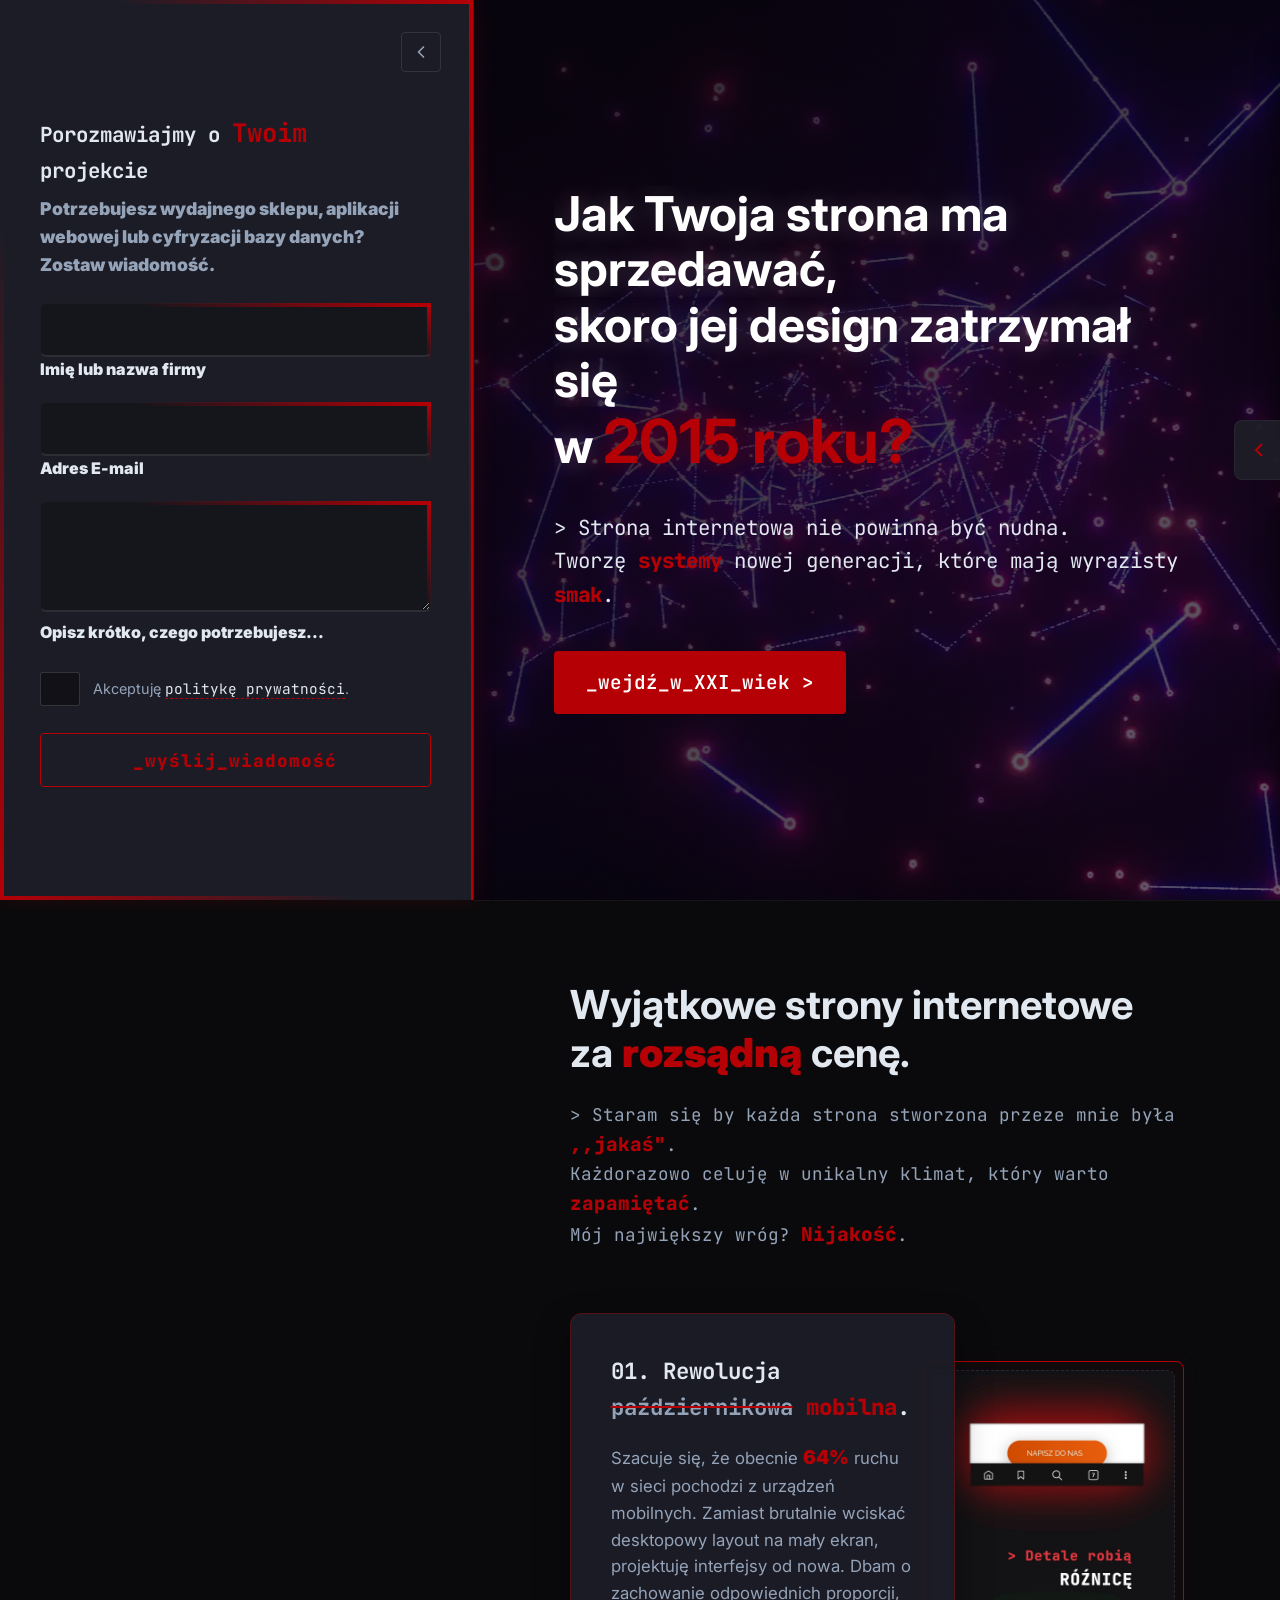
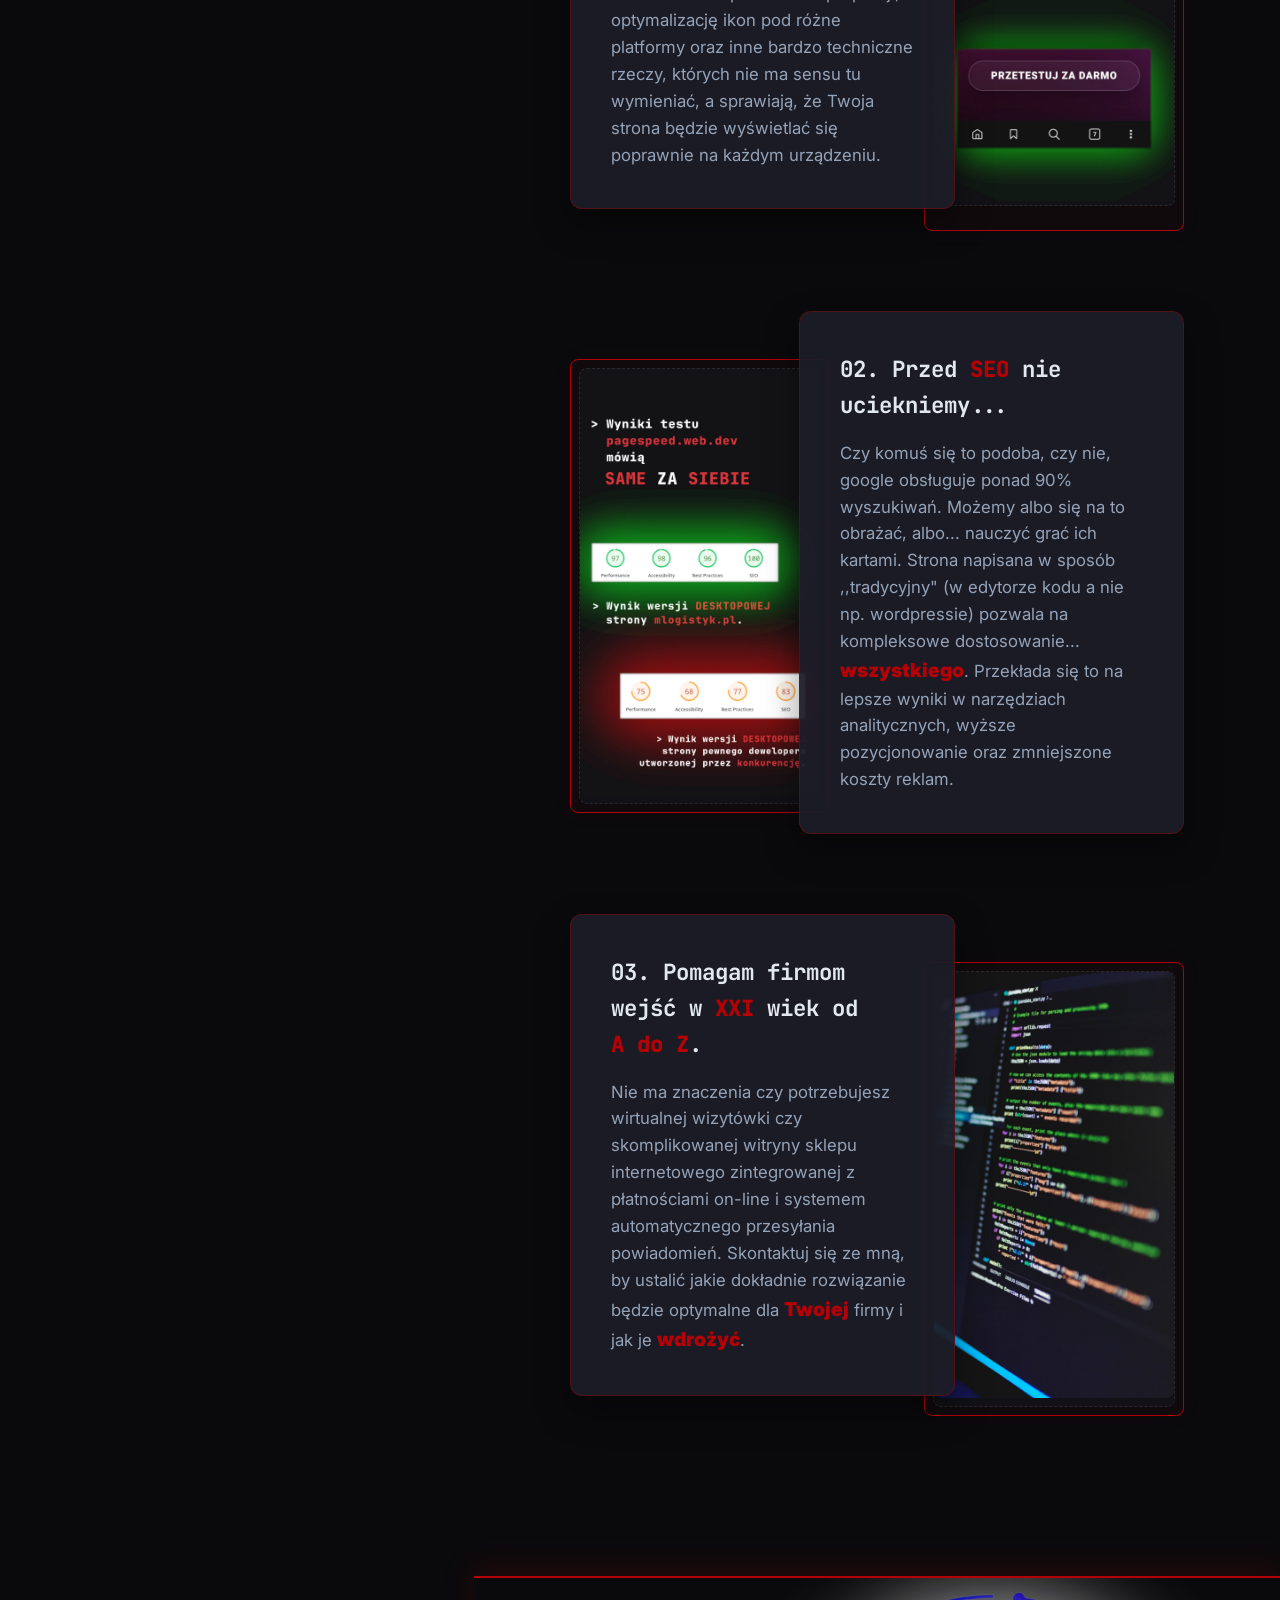
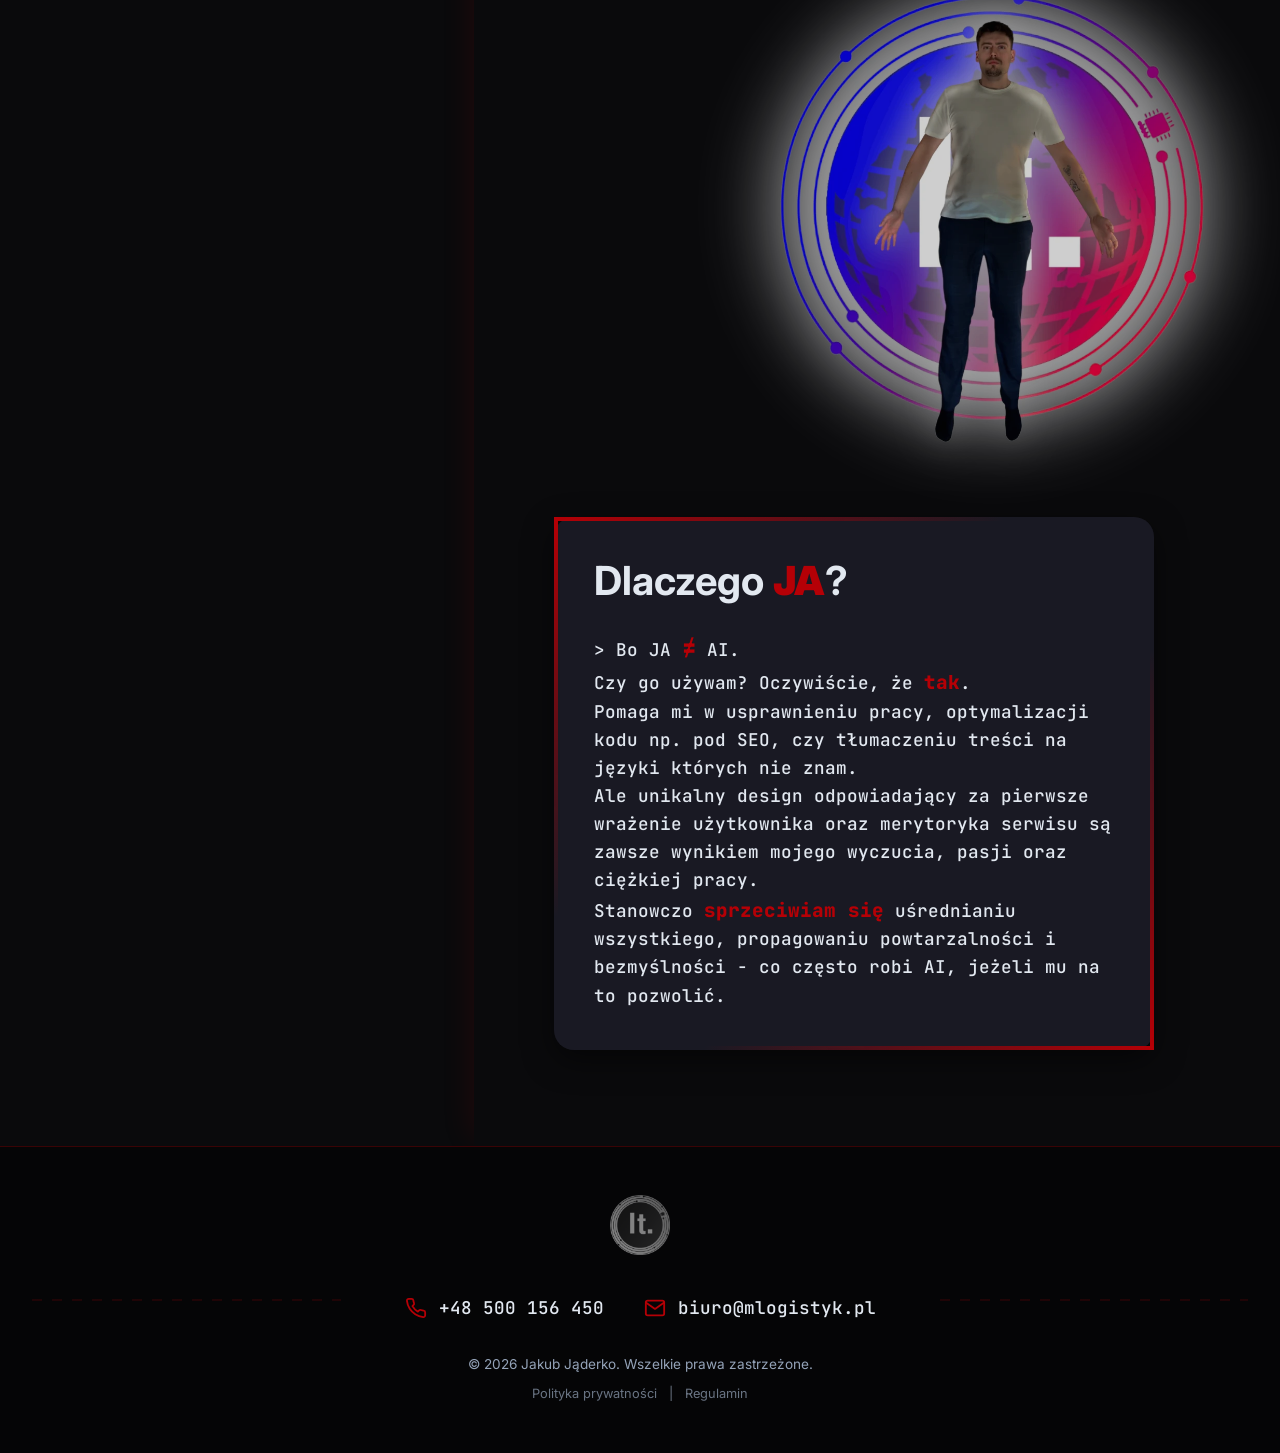
==== index.html @ f16c568c "wdw" ====
<!DOCTYPE html>
<html lang="pl">
<head>
    <meta charset="UTF-8">
    <meta name="viewport" content="width=device-width, initial-scale=1.0, maximum-scale=5.0">
    <title>Jakub Jąderko | Web Development & Data Solutions</title>
    <meta name="description" content="Staram się by każda strona stworzona przeze mnie była wyjątkowa. Każdorazowo celuję w unikalny klimat, który warto zapamiętać. Mój największy wróg? Nijakość.">
    <meta name="theme-color" content="#0a0a0c">
    <link rel="preload" as="image" href="Images/Hero/mainpage-poster.webp" fetchpriority="high">

    <link rel="icon" href="/Logo/favicon.ico" sizes="any">
    <link rel="icon" href="/Logo/favicon-32x32.png" type="image/png" sizes="32x32">
    <link rel="icon" href="/Logo/favicon-16x16.png" type="image/png" sizes="16x16">
    <link rel="apple-touch-icon" href="/Logo/apple-touch-icon.png">
    <link rel="icon" href="/Logo/android-chrome-192x192.png" sizes="192x192">
    <link rel="icon" href="/Logo/android-chrome-512x512.png" sizes="512x512">
    <link rel="manifest" href="/site.webmanifest">

    <link rel="canonical" href="https://jakubjaderko.pl/">

    <meta property="og:site_name" content="Jakub Jąderko">
    <meta property="og:locale" content="pl_PL">
    <meta property="og:type" content="website">
    <meta property="og:url" content="https://jakubjaderko.pl/">
    <meta property="og:title" content="Jakub Jąderko - Twórca unikalnych stron internetowych">
    <meta property="og:description" content="Staram się by każda strona stworzona przeze mnie była wyjątkowa. Każdorazowo celuję w unikalny klimat, który warto zapamiętać. Mój największy wróg? Nijakość.">
    <meta property="og:image" content="https://jakubjaderko.pl/Logo/it-kulaziemska.webp">

    <meta property="twitter:card" content="summary_large_image">
    <meta property="twitter:url" content="https://jakubjaderko.pl/">
    <meta property="twitter:title" content="Jakub Jąderko - Twórca unikalnych stron internetowych">
    <meta property="twitter:description" content="Staram się by każda strona stworzona przeze mnie była wyjątkowa. Każdorazowo celuję w unikalny klimat, który warto zapamiętać. Mój największy wróg? Nijakość.">
    <meta property="twitter:image" content="https://jakubjaderko.pl/Logo/it-kulaziemska.webp">


    

    <link rel="preconnect" href="https://fonts.googleapis.com">
    <link rel="preconnect" href="https://fonts.gstatic.com" crossorigin>
    <link href="https://fonts.googleapis.com/css2?family=Inter:wght@300;400;600;700&family=JetBrains+Mono:wght@400;500;900&display=swap" rel="stylesheet" media="print" onload="this.media='all'">
    <noscript>
    <link href="https://fonts.googleapis.com/css2?family=Inter:wght@300;400;600;700&family=JetBrains+Mono:wght@400;500;900&display=swap" rel="stylesheet">
    </noscript>





    <style>
        :root {
            --bg-dark: #0a0a0c;
            --bg-panel: #1d1d28f1;
            --text-main: #e2e8f0;
            --text-muted: #94a3b8;
            --accent-bordeaux: #b50006;
            --accent-hover: #d00000;
        }

        * {
            margin: 0;
            padding: 0;
            box-sizing: border-box;
        }

        html {
            scroll-behavior: smooth;
        }

        body {
            font-family: 'Inter', sans-serif;
            background-color: var(--bg-dark);
            color: var(--text-main);
            line-height: 1.6;
            display: flex;
            min-height: 100vh;
            flex-direction: column;
            overflow-x: hidden;
            width: 100%;
            -webkit-font-smoothing: antialiased;
        }

        .app-layout {
            display: flex;
            width: 100%;
            flex: 1;
            position: relative;
            flex-direction: row-reverse;
        }

        /* --- LEWA STRONA (Sidebar) --- */
        .sidebar {
            flex: 0 0 37%;
            
            height: 100vh;
            
            background-color: var(--bg-panel);
            position: sticky;
            top: 0;
            left: 0;
            border-right: 1px solid rgba(255,255,255,0.05);
            box-shadow: 2px 0 20px rgba(181, 0, 6, 0.15);
            z-index: 999;
            overflow: hidden;
        }

        .sidebar::before {
            content: "";
            position: absolute;
            inset: 0;
            pointer-events: none;
            background: 
                linear-gradient(to top, var(--accent-bordeaux) 0%, transparent 100%) bottom left / 4px 75% no-repeat,
                linear-gradient(to bottom, var(--accent-bordeaux) 0%, transparent 100%) top right / 4px 75% no-repeat;
            z-index: 20;
        }

        .sidebar::after {
            content: "";
            position: absolute;
            inset: 0;
            pointer-events: none;
            background: 
                linear-gradient(to right, var(--accent-bordeaux) 0%, transparent 100%) bottom left / 75% 4px no-repeat,
                linear-gradient(to left, var(--accent-bordeaux) 0%, transparent 100%) top right / 75% 4px no-repeat;
            z-index: 20;
        }

        .sidebar-toggle {
            position: absolute;
            top: 2rem;
            right: 2rem;
            background: transparent;
            border: 1px solid rgba(255,255,255,0.1);
            border-radius: 4px;
            color: var(--text-muted);
            width: 40px;
            height: 40px;
            display: flex;
            align-items: center;
            justify-content: center;
            cursor: pointer;
            z-index: 30;
            transition: all 0.3s ease;
        }

        .sidebar-toggle:hover {
            color: var(--accent-bordeaux);
            border-color: var(--accent-bordeaux);
            background-color: rgba(181, 0, 6, 0.05);
        }

        .sidebar-toggle svg {
            width: 20px;
            height: 20px;
            transition: transform 0.6s cubic-bezier(0.77, 0, 0.175, 1);
        }

        .sidebar.collapsed .sidebar-toggle svg {
            transform: rotate(180deg);
        }

        .sidebar-view {
            position: absolute;
            top: 0;
            left: 0;
            width: 100%;
            height: 100%;
            padding: 2.5rem;
            display: flex;
            flex-direction: column;
            justify-content: center;
            transition: transform 0.6s cubic-bezier(0.77, 0, 0.175, 1), opacity 0.6s ease;
        }

        .sidebar-view p {
            font-weight: 900;
            font-size: 1.1rem !important;
        }

        .profile-view {
            z-index: 1;
            background-color: var(--bg-panel);
            display: flex;
            flex-direction: column;
            opacity: 0;
            align-items: center;
            text-align: center;
            justify-content: space-between;
            transform: scale(0.95);
        }

        .sidebar.collapsed .profile-view {
            transform: scale(1);
            opacity: 1;
        }

        .form-view {
            z-index: 2;
            background-color: var(--bg-panel);
            border-right: 2px solid var(--accent-bordeaux);
            transform: translateX(0);
        }

        .sidebar.collapsed .form-view {
            transform: translateX(-100%);
        }

        .form-view h2 {
            font-family: 'JetBrains Mono', monospace;
            font-size: 1.3rem;
            margin-bottom: 0.5rem;
            padding-right: 3rem;
        }

        .form-view p {
            color: var(--text-muted);
            margin-bottom: 1.5rem;
            font-size: 0.9rem;
        }

        .contact-form {
            display: flex;
            flex-direction: column;
            gap: 1.2rem;
        }

        .input-group {
            position: relative;
        }

        .input-group label {
            position: relative;
            font-weight: 900;
        }

        .input-group::before {
            content: "";
            position: absolute;
            inset: 0;
            pointer-events: none;
            background: linear-gradient(to bottom, var(--accent-bordeaux) 0%, transparent 100%) top right / 4px 75% no-repeat;
            z-index: 20;
        }

        .input-group::after {
            content: "";
            position: absolute;
            inset: 0;
            pointer-events: none;
            background: linear-gradient(to left, var(--accent-bordeaux) 0%, transparent 100%) top right / 75% 4px no-repeat;
            z-index: 20;
        }

        .contact-form input, 
        .contact-form textarea {
            width: 100%;
            padding: 1rem 1.2rem;
            background-color: rgba(0, 0, 0, 0.25);
            border: 1px solid rgba(255, 255, 255, 0.03);
            border-bottom: 2px solid rgba(255, 255, 255, 0.1);
            color: var(--text-main);
            border-radius: 6px;
            font-family: 'Inter', sans-serif;
            font-size: 0.95rem;
            transition: all 0.3s ease;
            resize: vertical;
        }

        .contact-form input::placeholder, 
        .contact-form textarea::placeholder {
            color: rgba(148, 163, 184, 0.5);
            transition: opacity 0.3s ease;
        }

        .contact-form input:focus, 
        .contact-form textarea:focus {
            outline: none;
            background-color: rgba(0, 0, 0, 0.5);
            border-color: rgba(255, 255, 255, 0.05);
            border-bottom: 2px solid var(--accent-bordeaux);
            box-shadow: 0 10px 20px -10px rgba(181, 0, 6, 0.2);
        }

        .contact-form input:focus::placeholder, 
        .contact-form textarea:focus::placeholder {
            opacity: 0;
        }

        .privacy-checkbox {
            display: flex;
            align-items: center;
            justify-content: start;
            gap: 0.8rem;
            font-size: 0.9rem;
            color: var(--text-muted);
            margin-top: 0.5rem;
        }

        .privacy-checkbox input[type="checkbox"] {
            appearance: none;
            -webkit-appearance: none;
            width: 20px;
            height: 20px;
            background-color: rgba(0, 0, 0, 0.4);
            border: 1px solid rgba(255, 255, 255, 0.15);
            border-radius: 3px;
            cursor: pointer;
            position: relative;
            transition: all 0.3s ease;
            flex-shrink: 0;
        }

        .privacy-checkbox input[type="checkbox"]:hover {
            border-color: var(--accent-bordeaux);
        }

        .privacy-checkbox input[type="checkbox"]:checked {
            background-color: var(--accent-bordeaux);
            border-color: var(--accent-bordeaux);
        }

        .privacy-checkbox input[type="checkbox"]:checked::after {
            content: '';
            position: absolute;
            top: 45%;
            left: 50%;
            width: 6px;
            height: 12px;
            border: solid #ffc2c2; 
            border-width: 0 2px 2px 0;
            transform: translate(-50%, -50%) rotate(45deg);
        }

        .privacy-checkbox label {
            cursor: pointer;
            line-height: 1.4;
        }

        .privacy-checkbox a {
            color: var(--text-main);
            text-decoration: none;
            border-bottom: 1px dashed var(--accent-bordeaux);
            font-family: 'JetBrains Mono', monospace;
            transition: all 0.3s ease;
        }

        .privacy-checkbox a:hover {
            color: var(--accent-bordeaux);
            border-bottom: 1px solid var(--accent-bordeaux);
        }

        .contact-form button {
            background-color: transparent;
            color: var(--accent-bordeaux);
            border: 1px solid var(--accent-bordeaux);
            padding: 0.9rem;
            font-weight: 900;
            border-radius: 4px;
            cursor: pointer;
            transition: all 0.3s ease;
            font-family: 'JetBrains Mono', monospace;
            letter-spacing: 1px;
            margin-top: 0.5rem;
            font-size: 1.1rem;
        }

        .contact-form button:hover {
            background-color: var(--accent-bordeaux);
            color: white;
            box-shadow: 0 5px 15px rgba(181, 0, 6, 0.3);
            transform: translateY(-2px);
        }

        .profile-logo img {
            width: 40px;
            opacity: 0.5;
            margin-bottom: 2rem;
            z-index: 0;
        }

        .profile-image-container {
            position: absolute;
            width: auto;
            height: auto;
            bottom: -5%;
            left: 0;
            margin: 0;
            transition: transform 0.4s ease;
            will-change: transform;
        }

        .profile-image-container:hover {
            transform: scale(1.02);
        }

        .profile-image {
            width: 100%;
            height: 100%;
            object-fit: cover;
            /* Usunięto sprzętożerny drop-shadow, na rzecz wydajnego cienia we wrapperze, jeśli potrzebny */
        }

        .profile-text {
            z-index: 100;
            background: rgba(40, 40, 50, 0.6);
            backdrop-filter: blur(10px);
            -webkit-backdrop-filter: blur(10px);
            border-radius: 16px;
            padding: 1.5rem;
            margin-top: 5%;
            position: relative;
            box-shadow: 0 10px 25px rgba(0,0,0,0.3);
        }

        .profile-text::before, .profile-text::after {
            content: "";
            position: absolute;
            inset: 0;
            pointer-events: none;
            z-index: 20;
        }

        .profile-text::before {
            background: 
                linear-gradient(to bottom, var(--accent-bordeaux) 0%, transparent 100%) top left / 4px 75% no-repeat,
                linear-gradient(to top, var(--accent-bordeaux) 0%, transparent 100%) bottom right / 4px 75% no-repeat;
        }

        .profile-text::after {
            background: 
                linear-gradient(to right, var(--accent-bordeaux) 0%, transparent 100%) top left / 75% 4px no-repeat,
                linear-gradient(to left, var(--accent-bordeaux) 0%, transparent 100%) bottom right / 75% 4px no-repeat;
        }

        .profile-text h1 {
            font-size: 1.3rem;
            line-height: 1.2;
            margin-bottom: 0.8rem;
            font-family: 'Inter', sans-serif;
        }

        .profile-text h1 span {
            font-size: 0.9rem;
            color: rgb(255, 82, 82);
            font-family: 'JetBrains Mono', monospace;
            font-weight: 900;
        }

        .profile-text p {
            font-size: 0.95rem;
            color: var(--text-main);
            line-height: 1.5;
        }

        .success-overlay {
            position: absolute;
            inset: 0;
            background-color: var(--bg-panel);
            backdrop-filter: blur(10px);
            z-index: 25;
            display: flex;
            flex-direction: column;
            align-items: center;
            justify-content: center;
            text-align: center;
            padding: 3rem;
            opacity: 0;
            visibility: hidden;
            transition: opacity 0.4s ease, visibility 0.4s ease;
        }

        .success-overlay.active {
            opacity: 1;
            visibility: visible;
        }

        .success-circle {
            width: 80px;
            height: 80px;
            border-radius: 50%;
            background-color: transparent;
            border: 3px solid var(--accent-bordeaux);
            position: relative;
            margin-bottom: 2rem;
            box-shadow: 0 0 30px rgba(181, 0, 6, 0.4);
            transform: scale(0);
            transition: transform 0.6s cubic-bezier(0.175, 0.885, 0.32, 1.275);
        }

        .success-overlay.active .success-circle {
            transform: scale(1);
        }

        .success-circle::after {
            content: '';
            position: absolute;
            top: 45%;
            left: 50%;
            width: 18px;
            height: 35px;
            border: solid #ffc2c2;
            border-width: 0 4px 4px 0;
            transform: translate(-50%, -50%) rotate(45deg);
            opacity: 0;
            transition: opacity 0.3s ease 0.4s;
        }

        .success-overlay.active .success-circle::after {
            opacity: 1;
        }

        .success-overlay p {
            font-family: 'JetBrains Mono', monospace;
            font-size: 1.1rem;
            color: var(--text-main);
            line-height: 1.6;
            opacity: 0;
            transform: translateY(20px);
            transition: opacity 0.5s ease 0.3s, transform 0.5s ease 0.3s;
        }

        .success-overlay.active p {
            opacity: 1;
            transform: translateY(0);
        }

        /* --- PŁYWAJĄCA NAWIGACJA --- */
        .floating-nav-container {
            position: fixed;
            top: 50%;
            right: 0;
            width: 250px;
            height: 90vh;
            transform: translate(100%, -50%);
            background-color: var(--bg-panel);
            border: 1px solid rgba(255, 255, 255, 0.05);
            border-left: 2px solid var(--accent-bordeaux);
            border-top: 2px solid var(--accent-bordeaux);
            border-bottom: 2px solid var(--accent-bordeaux);
            border-right: none;
            border-radius: 12px 0 0 12px;
            box-shadow: -5px 0 20px rgba(0, 0, 0, 0.4);
            transition: transform 0.4s cubic-bezier(0.4, 0, 0.2, 1);
            z-index: 9999;
            display: flex;
            justify-content: start;
            align-items: start;
        }

        .floating-nav-container.active {
            transform: translate(0, -50%);
        }

        .nav-arrow {
            position: absolute;
            left: -48px;
            top: 50%;
            transform: translateY(-50%);
            width: 48px;
            height: 60px;
            background-color: var(--bg-panel);
            border: 1px solid rgba(255, 255, 255, 0.05);
            border-right: none;
            border-radius: 8px 0 0 8px;
            color: var(--accent-bordeaux);
            cursor: pointer;
            display: flex;
            align-items: center;
            justify-content: center;
            transition: background-color 0.3s, color 0.3s;
            animation: pulseArrow 2s infinite; 
        }

        .nav-arrow:hover {
            background-color: #1a1a1e;
            color: var(--accent-hover);
        }

        .nav-arrow svg {
            width: 24px;
            height: 24px;
            transition: transform 0.4s cubic-bezier(0.4, 0, 0.2, 1);
        }

        .floating-nav-container.active .nav-arrow svg {
            transform: rotate(180deg);
        }

        @keyframes pulseArrow {
            0% { box-shadow: -2px 0 5px rgba(157, 2, 8, 0); }
            50% { box-shadow: -5px 0 15px rgba(157, 2, 7, 0.4); }
            100% { box-shadow: -2px 0 5px rgba(157, 2, 8, 0); }
        }

.side-menu {
    display: flex;
    flex-direction: column;
    padding: 2rem 1.5rem;
    gap: 1.5rem;          /* Zmniejszyłem gap dla lepszego balansu */
    height: 100%;
    justify-content: start; /* To wyśrodkuje całą grupę (język + linki) w pionie */
    align-items: center;    /* Opcjonalnie: wyśrodkuje linki w poziomie, jeśli chcesz */
    width: 100%;
}

.nav-links {
    display: flex;
    flex-direction: column;
    gap: 1.5rem;          /* Odstępy między linkami */
    width: 100%;
    height: auto;         /* Kluczowe: niech wysokość dopasuje się do zawartości */
    justify-self: center;
}

        .side-menu a {
            display: flex;
            align-items: center;
           
            gap: 1rem;
            color: var(--text-muted);
            text-decoration: none;
            font-family: 'JetBrains Mono', monospace;
            font-size: 1rem;
            transition: color 0.3s, transform 0.3s;
            
        }

        .side-menu a:hover,
        .side-menu a.active {
            color: var(--accent-bordeaux);
            transform: translateX(5px);
        }

        .side-menu .icon {
            display: flex;
            align-items: center;
            justify-content: center;
            width: 24px;
            height: 24px;
            opacity: 0.8;
            margin-right: 10px;
        }

        .icon img {
            width: 32px;
            height: 32px; 
        }

        .lang-switcher-container {
            display: flex;
            align-items: center;
            gap: 1rem;
            margin-top: 5%;
            

        }

        .lang-switcher-container .icon {
            color: var(--text-muted);
        }

        .lang-buttons {
            display: flex;
            gap: 0.5rem;
        }

        .lang-btn {
            background: transparent;
            border: 1px solid rgba(255,255,255,0.1);
            color: var(--text-muted);
            padding: 0.4rem 0.6rem;
            border-radius: 4px;
            cursor: pointer;
            font-family: 'JetBrains Mono', monospace;
            font-size: 0.85rem;
            transition: all 0.3s ease;
        }

        .lang-btn:hover, .lang-btn.active {
            color: var(--accent-bordeaux);
            border-color: var(--accent-bordeaux);
            background: rgba(181, 0, 6, 0.1);
            transform: translateY(-2px);
        }

        /* --- PRAWA STRONA (Treść) --- */
        .main-content {
            flex: 1;
            min-width: 0;
            position: relative;
        }

        .hero-title {
            position: relative;
            z-index: 2;
        }

        .hero-title .line-wrapper {
            display: block;
            overflow: hidden;
        }

        .hero-title .line {
            display: block;
            transform: translateY(110%);
            opacity: 0;
            /* Zastąpiono klatkujący filtr blur akcelerowanym transform/opacity */
            animation: emergeFromLake 1.2s cubic-bezier(0.16, 1, 0.3, 1) forwards;
            will-change: transform, opacity;
        }

        .hero-title .line-wrapper:nth-child(1) .line { animation-delay: 0.0s; }
        .hero-title .line-wrapper:nth-child(2) .line { animation-delay: 0.0s; }
        .hero-title .line-wrapper:nth-child(3) .line { animation-delay: 0.0s; }

        .hero-content .highlight {
            display: inline-block;
            color: var(--accent-bordeaux);
            font-size: 3.8rem;
            opacity: 0;
            transform: scale(0.8);
            animation: highlightPunch 0.8s cubic-bezier(0.34, 1.56, 0.64, 1) forwards;
            animation-delay: 0.5s; 
            will-change: transform, opacity;
        }

        .hero-desc-wrapper {
            position: relative;
            z-index: 1;
            overflow: hidden;
            margin-bottom: 2.5rem;
            padding-top: 10px;
        }

        .hero-content p {
            margin-bottom: 0; 
            transform: translateY(-100%);
            opacity: 0;
            font-size: 1.3rem;
            animation: slideDownFromUnder 1.2s cubic-bezier(0.16, 1, 0.3, 1) forwards;
            animation-delay: 1.1s;
            will-change: transform, opacity;
        }

        @keyframes emergeFromLake {
            0% { transform: translateY(110%) rotate(2deg); opacity: 0; }
            100% { transform: translateY(0) rotate(0); opacity: 1; text-shadow: 0 0 25px rgba(255, 255, 255, 0.2); }
        }

        @keyframes highlightPunch {
            0% { opacity: 0; transform: scale(0.8); }
            70% { transform: scale(1.05); opacity: 1; }
            100% { opacity: 1; transform: scale(1); text-shadow: 0px 0px 20px rgba(157, 2, 8, 0.5); }
        }

        @keyframes slideDownFromUnder {
            0% { transform: translateY(-100%); opacity: 0; }
            100% { transform: translateY(0); opacity: 1; }
        }

        .hero-video-section {
            position: sticky;
            top: 0;
            height: 100vh; 
            width: 100%;
            display: flex;
            align-items: center;
            justify-content: flex-start;
            overflow: hidden;
            z-index: 0;
        }

        .hero-video {
            position: absolute;
            top: 50%;
            left: 50%;
            min-width: 100%;
            min-height: 100%;
            width: auto;
            height: auto;
            transform: translate(-50%, -50%);
            object-fit: cover;
            z-index: 0;
        }

        .hero-overlay {
            position: absolute;
            top: 0;
            left: 0;
            width: 100%;
            height: 100%;
            z-index: 1;
            /* Usunięto mordujący wydajność backdrop-filter przy wideo, wstawiono kryjący gradient */
            background: linear-gradient(135deg, rgba(5, 5, 10, 0.85) 0%, rgba(5, 5, 10, 0.6) 100%);
        }

        .hero-content {
            position: relative;
            z-index: 2;
            padding: 4rem 5rem;
        }

        .hero-content h1 {
            font-size: 3rem;
            line-height: 1.15;
            margin-bottom: 1.5rem;
            font-weight: 700;
            color: #ffffff;
        }

        h2 .highlight {
            color: var(--accent-bordeaux);
            font-size: 1.6rem;
        }

        .highlight-p {
            color: var(--accent-bordeaux);
            font-weight: 900 !important;
        }

        .hero-content p {
            color: #e2e8f0;
            max-width: 650px;
            font-family: 'JetBrains Mono', monospace;
        }

        .primary-btn {
            display: inline-block;
            text-decoration: none; 
            background-color: var(--accent-bordeaux);
            color: white;
            border: none;
            padding: 1rem 2rem;
            font-size: 1.2rem;
            font-weight: 600;
            border-radius: 4px;
            cursor: pointer;
            transition: background-color 0.3s ease, transform 0.2s ease;
            font-family: 'JetBrains Mono', monospace;
        }

        .primary-btn:hover {
            background-color: var(--accent-hover);
            transform: translateY(-2px);
        }

        .story-section {
            background-color: var(--bg-dark);
            position: relative;
            z-index: 2;
            padding: 5rem 6rem; /* Delikatnie odchudzony padding */
            border-top: 1px solid rgba(255,255,255,0.05);
        }

        .story-header {
            margin-bottom: 4rem;
            max-width: 800px;
        }

        .story-header h2 {
            font-size: 2.5rem;
            line-height: 1.2;
            margin-bottom: 1.5rem;
            color: var(--text-main);
        }

        .story-header p {
            font-family: 'JetBrains Mono', monospace;
            color: var(--text-muted);
            font-size: 1.1rem;
        }

        .highlight-text {
            color: var(--text-muted);
            text-decoration: line-through;
            text-decoration-color: var(--accent-bordeaux);
        }

        .feature-block {
            display: flex;
            align-items: flex-start;
            justify-content: space-between;
            margin-bottom: 5rem;
            position: relative;
            
        }

        .feature-content {
            width: 85%; 
            background-color: var(--bg-panel);
            border: 1px solid rgba(166, 5, 5, 0.4);
            border-radius: 12px;
            padding: 2.5rem;
            position: relative;
            z-index: 2;
            height: fit-content;
            box-shadow: 0 15px 35px rgba(0, 0, 0, 0.4);
        }

        .feature-poc {
            width: 60%;
            margin-left: -5%;
            margin-top: 3rem;
            border: 1px solid var(--accent-bordeaux);
            background-color: rgba(181, 0, 6, 0.03);
            border-radius: 12px;
            padding: 0.5rem;
            position: relative;
            z-index: 1;
            box-shadow: 0 0 20px rgba(181, 0, 6, 0.05);
            transition: transform 0.4s ease, box-shadow 0.4s ease, border-color 0.3s ease;
        }

        .feature-block:hover .feature-poc {
            box-shadow: 0 0 30px rgba(181, 0, 6, 0.15);
            border-color: var(--accent-hover);
            transform: translateY(-5px);
        }

        .feature-block .highlight {
            color: var(--accent-bordeaux);
            font-size: 1.2rem;
            font-weight: 900 !important;
        }

        .story-header .highlight {
            color: var(--accent-bordeaux);
            font-size: 1.2rem;
            font-weight: 900 !important;
        }

        .feature-content h3 {
            font-family: 'JetBrains Mono', monospace;
            font-size: 1.4rem;
            margin-bottom: 1rem;
        }

        .feature-content p {
            color: var(--text-muted);
            font-size: 1.05rem;
        }

        .feature-block.reverse {
            flex-direction: row-reverse;
        }

        .feature-block.reverse .feature-poc {
            margin-left: 0;
            margin-right: -5%;
        }

        .feature-poc {
            overflow: hidden;
            border-radius: 8px;
        }

        .css-carousel {
            display: flex;
            gap: 1rem;
            overflow-x: auto;
            scroll-snap-type: x mandatory;
            padding-bottom: 1rem;
            scrollbar-width: thin;
            scrollbar-color: var(--accent-bordeaux) rgba(255,255,255,0.05);
        }

        .carousel-slide, .poc-static {
            flex: 0 0 100%;
            background-color: #111116;
            border: 1px dashed rgba(255,255,255,0.1);
            border-radius: 8px;
            scroll-snap-align: center;
            display: flex;
            align-items: center;
            justify-content: center;
            
        }

        .poc-placeholder {
            display: block;
            width: 100%;
            height: 100%;
            
        }

        .poc-placeholder img {
            width: 100%;
            height: 100%;
            object-fit: contain;
            object-position: center; 
            border-radius: 8px;
        }

        .story-section-2 {
            background-color: var(--bg-dark);
            position: relative;
            z-index: 2;
            padding: 6rem 5rem; 
            border-top: 2px solid var(--accent-bordeaux);
            /* Wymiana drop-shadow na box-shadow (lepszy preformance) */
            box-shadow: 0 -10px 30px rgba(181, 0, 6, 0.15);
            min-height: 130vh;
            display: flex;
            flex-direction: row;

            overflow: hidden;
        }

        .story-header-2 {
            max-width: 600px;
            position: relative;
            z-index: 10;
            background: rgba(29, 29, 40, 0.85);
            backdrop-filter: blur(15px);
            -webkit-backdrop-filter: blur(15px);
            border-radius: 20px;
            padding: 40px;
            box-shadow: 0 10px 30px rgba(0,0,0,0.5);
            justify-self: flex-end;
            align-self: flex-end;
        }

        .story-header-2::before, .story-header-2::after {
            content: "";
            position: absolute;
            inset: 0;
            pointer-events: none;
            z-index: 20;
        }

        .story-header-2::before {
            background: 
                linear-gradient(to bottom, var(--accent-bordeaux) 0%, transparent 100%) top left / 4px 75% no-repeat,
                linear-gradient(to top, var(--accent-bordeaux) 0%, transparent 100%) bottom right / 4px 75% no-repeat;
        }

        .story-header-2::after {
            background: 
                linear-gradient(to right, var(--accent-bordeaux) 0%, transparent 100%) top left / 75% 4px no-repeat,
                linear-gradient(to left, var(--accent-bordeaux) 0%, transparent 100%) bottom right / 75% 4px no-repeat;
        }

        .story-header-2 .highlight {
            color: var(--accent-bordeaux);
            font-size: 1.2rem;
            font-weight: 900 !important;
        }

        .story-header-2 h2 {
            font-size: 2.5rem;
            line-height: 1.2;
            margin-bottom: 1.5rem;
            color: var(--text-main);
        }

        .story-header-2 p {
            font-family: 'JetBrains Mono', monospace;
            color: var(--text-main);
            font-size: 1.1rem;
            font-weight: 500;
        }

        .story-header-2-img {
            position: absolute;
            right: -10%;
            top: -10%;
            z-index: 0;
            max-width: 90%;
            justify-self: start;
            align-self: flex-start;
        }

        .story-header-2-img img {
            width: 100%;
            height: auto;
            max-height: 90vh;
            object-fit: contain;
            opacity: 0.8;
        }

        /* --- STOPKA --- */
        .site-footer {
            width: 100%;
            background-color: #050506;
            border-top: 1px solid rgba(181, 0, 6, 0.3);
            padding: 3rem 2rem;
            display: flex;
            justify-content: space-between;
            align-items: center;
            position: relative;
            z-index: 20;
            overflow: hidden;
        }

        .footer-decoration {
            flex: 1;
            height: 2px;
            background: repeating-linear-gradient(
                90deg,
                var(--accent-bordeaux) 0,
                var(--accent-bordeaux) 10px,
                transparent 10px,
                transparent 20px
            );
            opacity: 0.15;
        }

        .left-deco { margin-right: 4rem; }
        .right-deco { margin-left: 4rem; }

        .footer-content-wrapper {
            display: flex;
            flex-direction: column;
            align-items: center;
            gap: 2rem;
            max-width: 600px;
            text-align: center;
        }

        .footer-logo img {
            width: 60px;
            height: auto;
            filter: grayscale(100%) opacity(0.5);
            transition: filter 0.4s ease, transform 0.4s ease;
        }

        .footer-logo a:hover img {
            filter: grayscale(0%) opacity(1);
            transform: scale(1.05);
        }

        .footer-contact {
            display: flex;
            gap: 2.5rem;
            justify-content: center;
            align-items: center;
            flex-wrap: wrap;
        }

        .contact-link {
            display: flex;
            align-items: center;
            gap: 0.75rem;
            color: var(--text-main);
            text-decoration: none;
            font-family: 'JetBrains Mono', monospace;
            font-size: 1.1rem;
            font-weight: 500;
            transition: color 0.3s ease, transform 0.2s ease;
        }

        .contact-link svg {
            width: 22px;
            height: 22px;
            color: var(--accent-bordeaux);
            transition: transform 0.3s ease;
        }

        .contact-link:hover { color: var(--accent-hover); }
        .contact-link:hover svg { transform: translateY(-3px); }

        .footer-bottom {
            display: flex;
            flex-direction: column;
            align-items: center;
            gap: 0.5rem;
        }

        .copyright { color: var(--text-muted); font-size: 0.85rem; margin-bottom: 0; }
        .legal-links { font-size: 0.8rem; color: var(--text-muted); opacity: 0.7; }
        .legal-links a { color: inherit; text-decoration: none; transition: color 0.3s ease; }
        .legal-links a:hover { color: var(--text-main); text-decoration: underline; }
        .legal-links .separator { margin: 0 0.5rem; }

        /* ========================================= */
        /* --- MEDIA QUERIES (PERFEKCJA NA MOBILE) --- */
        /* ========================================= */
        
        @media (max-width: 968px) {
            .app-layout { flex-direction: column; }

            .lang-switcher-container {
                margin-bottom: 35%;
            }

            .sidebar {
                width: 100%;
                max-width: 100%;
                height: 100dvh; /* Użycie 100dvh eliminuje problem paska przeglądarki Safari/Chrome */
                position: relative;
                padding: 0;
                order: 2; 
                overflow: hidden; 
                border-right: none;
                border-top: 2px solid var(--accent-bordeaux);
            }

            .sidebar-view {
                position: absolute; 
                top: 0;
                left: 0;
                width: 100%;
                height: 100%; 
                padding: 4rem 1.5rem 2rem 1.5rem;
                display: flex;
                flex-direction: column;
                justify-content: center;
            }

            .form-view { 
                z-index: 2;
                border-right: none; 
                background-color: var(--bg-panel);
                padding: 7%;
            }

            .sidebar.collapsed .form-view { 
                transform: translateX(-100%); 
            }
            
            .profile-view {
                z-index: 1;
                justify-content: flex-start;
                padding-top: 5rem; 
            }

            .profile-image-container {
                position: relative;
                bottom: auto;
                left: 0;
                width: 100%;
                max-width: 400px; 
                margin: 2rem auto 0 auto;
            }

            .profile-text {
                margin-top: 0;
            }

            .main-content {
                width: 100%;
                order: 1; 
            }

            .hero-content { padding: 3rem 1.5rem; }
            .hero-content h1 { font-size: 1.3rem; }
            .hero-content .highlight { font-size: 2.2rem; }
            .hero-content p { padding-right: 25px; font-size: 0.9rem !important; }
            .primary-btn { font-size: 1.1rem; padding: 0.8rem 1.5rem; }

            .story-section { padding: 4rem 1.5rem; }
            .story-header h2 { font-size: 2rem; }

            .feature-block, 
            .feature-block.reverse {
                flex-direction: column;
                margin-bottom: 4rem;
                padding: 0; 
            }
            
            .feature-content {
                width: 100%;
                margin-bottom: -2rem; 
                padding: 2rem 1.5rem;
                z-index: 2;
            }

            .feature-poc {
                width: 100%;
                margin: 0 !important; 
                z-index: 1;
            }

            .story-section-2 {
                flex-direction: column;
                padding: 3rem 1.5rem 0 1.5rem; 
                min-height: auto;
                justify-content: flex-end;
            }

            .story-header-2-img {
                position: relative;
                top: auto; right: auto; bottom: auto; left: auto;
                width: 100%;
                display: flex;
                justify-content: center;
                order: 1; 
                max-width: 100%;
                z-index: 1;
            }

            .story-header-2-img img {
                width: 100%; /* Zapobiega wychodzeniu obrazka za body i psuciu overflow */
                max-width: 600px;
                height: auto;
            }

            .story-header-2 {
                order: 2; 
                width: 100%;
                margin-top: -4rem; 
                margin-bottom: 3rem;
                padding: 2rem 1.5rem;
                z-index: 2;
            }
            .story-header-2 h2 { font-size: 1.8rem; }
            .story-header-2 p { font-size: 1rem; }

            .site-footer {
                flex-direction: column;
                padding: 3rem 1.5rem;
            }
            .footer-decoration { display: none; }
            .footer-contact {
                flex-direction: column;
                gap: 1.5rem;
            }
            .contact-link { font-size: 1.2rem; }
        }
        .sr-only {
    position: absolute;
    width: 1px;
    height: 1px;
    padding: 0;
    margin: -1px;
    overflow: hidden;
    clip: rect(0, 0, 0, 0);
    white-space: nowrap;
    border: 0;
}
    </style>
</head>
<body>

    <div class="app-layout">


    <main class="main-content">
        
        <div class="floating-nav-container" id="navContainer">
            <button class="nav-arrow" id="navToggle" aria-label="Rozwiń menu">
                <svg viewBox="0 0 24 24" fill="none" stroke="currentColor" stroke-width="2">
                    <path d="M15 18l-6-6 6-6" />
                </svg>
            </button>
            
            <nav class="side-menu">

                 <div class="lang-switcher-container">
                    <span class="sr-only">Wybór języka / Language switcher:</span>
                    <span class="icon"> 
                        <svg viewBox="0 0 24 24" fill="none" stroke="currentColor" stroke-width="2">
                            <circle cx="12" cy="12" r="10"></circle>
                            <line x1="2" y1="12" x2="22" y2="12"></line>
                            <path d="M12 2a15.3 15.3 0 0 1 4 10 15.3 15.3 0 0 1-4 10 15.3 15.3 0 0 1-4-10 15.3 15.3 0 0 1 4-10z"></path>
                        </svg>
                    </span>
                    <div class="lang-buttons">
                        <button class="lang-btn active" data-lang="pl" onclick="setLang('pl')">PL</button>
                        <button class="lang-btn" data-lang="en" onclick="setLang('en')">EN</button>
                        <button class="lang-btn" data-lang="de" onclick="setLang('de')">DE</button>
                    </div>
                </div>

                <div class="nav-links">
                <div style="height: 2px; width: 100%; background-color: var(--accent-bordeaux);"></div>

                <a href="#" class="active">
                    <span class="icon"> <img src="Logo/android-chrome-192x192.png" loading="lazy" decoding="async" fetchpriority="low" alt="Logo Jakub Jąderko - Twórca unikalnych stron internetowych i aplikacji webowych" width="192" height="192"> </span>
                    <span class="text" id="t-nav-home">_Strona_główna</span>
                </a>
                <a href="https://mlogistyk.pl/">
                    <span class="icon"> <img src="Logo/Icons/mlogistyk-192x192.png" alt="mLogistyk - nowoczesna i łatwa w obsłudze aplikacja do zarządzania dostawami" loading="lazy" decoding="async" fetchpriority="low" width="192" height="192"> </span>
                    <span class="text">_mLogistyk</span>
                </a>
                <div style="height: 2px; width: 100%; background-color: var(--accent-bordeaux);"></div>
               </div>
            </nav>
        </div>

        <section class="hero-video-section">
<video class="hero-video" autoplay muted playsinline loop preload="none" poster="Images/Hero/mainpage-poster.webp">
    <source src="Images/Hero/mainpage.mp4" type="video/mp4">
    Twoja przeglądarka nie obsługuje wideo.
</video>
            
            <div class="hero-overlay"></div>

            <div class="hero-content">
                <h1 class="hero-title" id="t-hero-h1">
                    <span class="line-wrapper"><span class="line">Jak Twoja strona ma sprzedawać,</span></span>
                    <span class="line-wrapper"><span class="line">skoro jej design zatrzymał się</span></span>
                    <span class="line-wrapper"><span class="line">w <span class="highlight">2015 roku?</span></span></span>
                </h1>
                
                <div class="hero-desc-wrapper">
                    <p id="t-hero-desc">> Strona internetowa nie powinna być nudna. <br> Tworzę <span class="highlight-p">systemy</span> nowej generacji, które mają wyrazisty <span class="highlight-p">smak</span>.</p>
                </div>
                
                <div class="hero-actions">
                    <a href="#content" class="primary-btn" id="t-hero-btn">_wejdź_w_XXI_wiek &gt;</a>
                </div>
            </div>
        </section>

        <section class="story-section" id="content">
                
                <div class="story-header">
                    <h2 id="t-story1-h2">Wyjątkowe strony internetowe za <span class="highlight" style="font-size: inherit;">rozsądną</span> cenę.</h2>
                    <p id="t-story1-p">> Staram się by każda strona stworzona przeze mnie była <span class="highlight">,,jakaś"</span>.<br> Każdorazowo celuję w unikalny klimat, który warto <span class="highlight">zapamiętać</span>.<br>Mój największy wróg? <span class="highlight">Nijakość</span>.</p>
                </div>

                <article class="feature-block">
                    <div class="feature-content">
                        <h3 id="t-feat1-h3">01. Rewolucja <span class="highlight-text">październikowa</span> <span class="highlight" style="font-size: inherit;">mobilna</span>.</h3>
                        <p id="t-feat1-p">Szacuje się, że obecnie <span class="highlight">64%</span> ruchu w sieci pochodzi z urządzeń mobilnych. Zamiast brutalnie wciskać desktopowy layout na mały ekran, projektuję interfejsy od nowa. Dbam o zachowanie odpowiednich proporcji, optymalizację ikon pod różne platformy oraz inne bardzo techniczne rzeczy, których nie ma sensu tu wymieniać, a sprawiają, że Twoja strona będzie wyświetlać się poprawnie na każdym urządzeniu.</p>
                    </div>
                    <div class="feature-poc">
                        <div class="css-carousel">
                            <div class="carousel-slide">
                                <span class="poc-placeholder"><img src="Images/strona_glowna/detale.webp" alt="64% ruchu w internecie to smartfony - twórcy stron internetowych często o tym zapominają i nie optymalizują front-endu pod tym kątem" width="960" height="600" loading="lazy" decoding="async"></span>
                            </div>
                            <div class="carousel-slide">
                               <span class="poc-placeholder"><img src="Images/strona_glowna/detale2.webp" alt="W internecie na odbiór treści wpływ mają najmniejsze detale - takie jak prawidłowo ustawione favicony" width="960" height="600" loading="lazy" decoding="async"></span>
                            </div>
                            <div class="carousel-slide">
                                 <span class="poc-placeholder"><img src="Images/strona_glowna/detale3.webp" alt="Desktopowy layout nie zawsze sprawdza się na urządzeniach mobilnych. Ja projektuje całe systemy od podstaw by skalowały się idealnie na każdym urządzeniu." width="960" height="600" loading="lazy" decoding="async"></span>
                            </div>
                        </div>
                    </div>
                </article>

                <article class="feature-block reverse">
                    <div class="feature-content">
                        <h3 id="t-feat2-h3">02. Przed <span class="highlight" style="font-size: inherit;">SEO</span> nie uciekniemy...</h3>
                        <p id="t-feat2-p">Czy komuś się to podoba, czy nie, google obsługuje ponad 90% wyszukiwań. Możemy albo się na to obrażać, albo... nauczyć grać ich kartami. Strona napisana w sposób ,,tradycyjny" (w edytorze kodu a nie np. wordpressie) pozwala na kompleksowe dostosowanie... <span class="highlight">wszystkiego</span>. Przekłada się to na lepsze wyniki w narzędziach analitycznych, wyższe pozycjonowanie oraz zmniejszone koszty reklam.</p>
                    </div>
                    <div class="feature-poc">
                        <div class="poc-static">
                             <span class="poc-placeholder"><img src="Images/strona_glowna/seo.webp" alt="Wizualizacja struktury optymalizacji SEO" width="960" height="600" loading="lazy" decoding="async"></span>
                        </div>
                    </div>
                </article>

                <article class="feature-block">
                    <div class="feature-content">
                        <h3 id="t-feat3-h3">03. Pomagam firmom wejść w&nbsp;<span class="highlight" style="font-size: inherit;">XXI</span> wiek od <span class="highlight" style="font-size: inherit;">A&nbsp;do&nbsp;Z</span>.</h3>
                        <p id="t-feat3-p">Nie ma znaczenia czy potrzebujesz wirtualnej wizytówki czy skomplikowanej witryny sklepu internetowego zintegrowanej z płatnościami on-line i systemem automatycznego przesyłania powiadomień. Skontaktuj się ze mną, by ustalić jakie dokładnie rozwiązanie będzie optymalne dla <span class="highlight">Twojej</span> firmy i jak je <span class="highlight">wdrożyć</span>.</p>
                    </div>
                    <div class="feature-poc">
                        <div class="poc-static">
                             <span class="poc-placeholder"><img src="Images/strona_glowna/rozwiazanie.webp" alt="Kompleksowe wdrożenie projektu i schemat działania" width="960" height="600" loading="lazy" decoding="async"></span>
                        </div>
                    </div>
                </article>

            </section>

            <section class="story-section-2">
                <div class="story-header-2-img">
                    <img src="Images/strona_glowna/dew-lata.webp" width="960" height="960" alt="Jakub Jąderko - Full-stack Web Developer" loading="lazy" decoding="async">
                </div>
                <div class="story-header-2">
                    <h2 id="t-story2-h2">Dlaczego <span class="highlight" style="font-size: inherit;">JA</span>?</h2>
                    <p id="t-story2-p">> Bo JA <span class="highlight" style="font-size: 1.5rem;">≠</span> AI.<br>Czy go używam? Oczywiście, że <span class="highlight" style="font-size: 1.2rem;">tak</span>.<br>Pomaga mi w usprawnieniu pracy, optymalizacji kodu np. pod SEO, czy tłumaczeniu treści na języki których nie znam.<br>Ale unikalny design odpowiadający za pierwsze wrażenie użytkownika oraz merytoryka serwisu są zawsze wynikiem mojego wyczucia, pasji oraz ciężkiej pracy.<br>Stanowczo <span class="highlight" style="font-size: 1.2rem;">sprzeciwiam się</span> uśrednianiu wszystkiego, propagowaniu powtarzalności i bezmyślności - co często robi AI, jeżeli mu na to pozwolić.</p>
                </div>

            </section>

    </main>
















    <aside class="sidebar" id="mainSidebar">
        
        <button class="sidebar-toggle" id="sidebarToggle" aria-label="Zwiń/Rozwiń panel">
            <svg viewBox="0 0 24 24" fill="none" stroke="currentColor" stroke-width="2" stroke-linecap="round" stroke-linejoin="round">
                <polyline points="15 18 9 12 15 6"></polyline>
            </svg>
        </button>

        <div class="sidebar-view form-view active" id="formView">
            <h2 id="t-form-h2">Porozmawiajmy o <span class="highlight">Twoim</span> projekcie</h2>
            <p id="t-form-p">Potrzebujesz wydajnego sklepu, aplikacji webowej lub cyfryzacji bazy danych? Zostaw wiadomość.</p>
            
            <form class="contact-form" onsubmit="event.preventDefault();">
                <div class="input-group">
                    <input type="text" id="name" placeholder=" " required>
                    <label for="name" id="t-label-name">Imię lub nazwa firmy</label>
                    <div class="input-line"></div>
                </div>
                
                <div class="input-group">
                    <input type="email" id="email" placeholder=" " required>
                    <label for="email" id="t-label-email">Adres E-mail</label>
                    <div class="input-line"></div>
                </div>
                
                <div class="input-group">
                    <textarea id="message" rows="4" placeholder=" " required></textarea>
                    <label for="message" id="t-label-msg">Opisz krótko, czego potrzebujesz...</label>
                    <div class="input-line"></div>
                </div>

                <div class="privacy-checkbox">
                    <input type="checkbox" id="privacy" required>
                    <label for="privacy" id="t-label-privacy">Akceptuję <a href="polityka-prywatnosci.html">politykę prywatności</a>.</label>
                </div>

                <button type="submit" id="t-btn-submit">_wyślij_wiadomość</button>
            </form>
            <div class="success-overlay" id="successOverlay">
            <div class="success-circle"></div>
            <p id="t-success-p">Dziękuję za wiadomość!<br><br>Skontaktuję się z Tobą tak szybko, jak to będzie możliwe.</p>
        </div>
        </div>

        <div class="sidebar-view profile-view" id="profileView">

            <div class="profile-text">
                <h1 id="t-prof-h1">Jakub Jąderko | <span>Full-stack web developer</span></h1>
                <p id="t-prof-p">Programista - samouk, który uważa, że szkolna ława znacznie upośledza zdolności przyjmowania wiedzy. Pracę traktuje nieomal jak pasję, a jako remedium na ból pleców spowodowany wielogodzinnymi sesjami spędzonymi przed komputerem stosuje jogę.</p>
            </div>

             <div class="profile-image-container">
                <img src="Images/strona_glowna/deweloper2.webp" alt="Jakub Jąderko - Twórca Stron Web" class="profile-image" loading="lazy" decoding="async" fetchpriority="low">
            </div>
        </div>

    </aside>



    </div>

<footer class="site-footer">
    <div class="footer-decoration left-deco"></div>

    <div class="footer-content-wrapper">
        
        <div class="footer-logo">
            <a href="#">
                <img src="Logo/android-chrome-192x192.png" alt="Jakub Jąderko - Logo Stopka" loading="lazy" decoding="async" fetchpriority="low" width="192" height="192">
            </a>
        </div>

        <div class="footer-contact">
            <a href="tel:+48500156450" class="contact-link">
                <svg viewBox="0 0 24 24" fill="none" stroke="currentColor" stroke-width="2" stroke-linecap="round" stroke-linejoin="round">
                    <path d="M22 16.92v3a2 2 0 0 1-2.18 2 19.79 19.79 0 0 1-8.63-3.07 19.5 19.5 0 0 1-6-6 19.79 19.79 0 0 1-3.07-8.67A2 2 0 0 1 4.11 2h3a2 2 0 0 1 2 1.72 12.84 12.84 0 0 0 .7 2.81 2 2 0 0 1-.45 2.11L8.09 9.91a16 16 0 0 0 6 6l1.27-1.27a2 2 0 0 1 2.11-.45 12.84 12.84 0 0 0 2.81.7A2 2 0 0 1 22 16.92z"></path>
                </svg>
                +48 500 156 450
            </a>
            
            <a href="mailto:biuro@mlogistyk.pl" class="contact-link">
                <svg viewBox="0 0 24 24" fill="none" stroke="currentColor" stroke-width="2" stroke-linecap="round" stroke-linejoin="round">
                    <path d="M4 4h16c1.1 0 2 .9 2 2v12c0 1.1-.9 2-2 2H4c-1.1 0-2-.9-2-2V6c0-1.1.9-2 2-2z"></path>
                    <polyline points="22,6 12,13 2,6"></polyline>
                </svg>
                biuro@mlogistyk.pl
            </a>
        </div>

        <div class="footer-bottom">
            <p class="copyright" id="t-foot-copy">© 2026 Jakub Jąderko. Wszelkie prawa zastrzeżone.</p>
            <div class="legal-links">
                <a href="polityka-prywatnosci.html" id="t-foot-priv">Polityka prywatności</a>
                <span class="separator">|</span>
                <a href="regulamin.html" id="t-foot-reg">Regulamin</a>
            </div>
        </div>

    </div>

    <div class="footer-decoration right-deco"></div>
</footer>

<script defer>
    // --- OBSŁUGA WYSUWANEGO MENU  ---
    const navToggle = document.getElementById('navToggle');
    const navContainer = document.getElementById('navContainer');

    navToggle.addEventListener('click', () => {
        navContainer.classList.toggle('active');
    });

    document.addEventListener('click', (event) => {
        const isClickInsideMenu = navContainer.contains(event.target);
        if (!isClickInsideMenu && navContainer.classList.contains('active')) {
            navContainer.classList.remove('active');
        }
    });

    // --- OBSŁUGA ZWIJANIA SIDEBARU ---
    const sidebar = document.getElementById('mainSidebar');
    const sidebarToggleBtn = document.getElementById('sidebarToggle');

    sidebarToggleBtn.addEventListener('click', () => {
        sidebar.classList.toggle('collapsed');
    });

    // --- SŁOWNIK TŁUMACZEŃ ---
    const translations = {
        pl: {
            "t-form-h2": "Porozmawiajmy o <span class=\"highlight\">Twoim</span> projekcie",
            "t-form-p": "Potrzebujesz wydajnego sklepu, aplikacji webowej lub cyfryzacji bazy danych? Zostaw wiadomość.",
            "t-label-name": "Imię lub nazwa firmy",
            "t-label-email": "Adres E-mail",
            "t-label-msg": "Opisz krótko, czego potrzebujesz...",
            "t-label-privacy": "Akceptuję <a href=\"polityka-prywatnosci.html\">politykę prywatności</a>.",
            "t-btn-submit": "_wyślij_wiadomość",
            "t-success-p": "Dziękuję za wiadomość!<br><br>Skontaktuję się z Tobą tak szybko, jak to będzie możliwe.",
            "t-prof-h1": "Jakub Jąderko | <span>Full-stack web developer</span>",
            "t-prof-p": "Programista - samouk, który uważa, że szkolna ława znacznie upośledza zdolności przyjmowania wiedzy. Pracę traktuje nieomal jak pasję, a jako remedium na ból pleców spowodowany wielogodzinnymi sesjami spędzonymi przed komputerem stosuje jogę.",
            "t-nav-home": "_Strona_główna",
            "t-hero-h1": "<span class=\"line-wrapper\"><span class=\"line\">Jak Twoja strona ma sprzedawać,</span></span><span class=\"line-wrapper\"><span class=\"line\">skoro jej design zatrzymał się</span></span><span class=\"line-wrapper\"><span class=\"line\">w <span class=\"highlight\">2015 roku?</span></span></span>",
            "t-hero-desc": "> Strona internetowa nie powinna być nudna. <br> Tworzę <span class=\"highlight-p\">systemy</span> nowej generacji, które mają wyrazisty <span class=\"highlight-p\">smak</span>.",
            "t-hero-btn": "_wejdź_w_XXI_wiek &gt;",
            "t-story1-h2": "Wyjątkowe strony internetowe za <span class=\"highlight\" style=\"font-size: inherit;\">rozsądną</span> cenę.",
            "t-story1-p": "> Staram się by każda strona stworzona przeze mnie była <span class=\"highlight\">,,jakaś\"</span>.<br> Każdorazowo celuję w unikalny klimat, który warto <span class=\"highlight\">zapamiętać</span>.<br>Mój największy wróg? <span class=\"highlight\">Nijakość</span>.",
            "t-feat1-h3": "01. Rewolucja <span class=\"highlight-text\">październikowa</span> <span class=\"highlight\" style=\"font-size: inherit;\">mobilna</span>.",
            "t-feat1-p": "Szacuje się, że obecnie <span class=\"highlight\">64%</span> ruchu w sieci pochodzi z urządzeń mobilnych. Zamiast brutalnie wciskać desktopowy layout na mały ekran, projektuję interfejsy od nowa. Dbam o zachowanie odpowiednich proporcji, optymalizację ikon pod różne platformy oraz inne bardzo techniczne rzeczy, których nie ma sensu tu wymieniać, a sprawiają, że Twoja strona będzie wyświetlać się poprawnie na każdym urządzeniu.",
            "t-feat2-h3": "02. Przed <span class=\"highlight\" style=\"font-size: inherit;\">SEO</span> nie uciekniemy...",
            "t-feat2-p": "Czy komuś się to podoba, czy nie, google obsługuje ponad 90% wyszukiwań. Możemy albo się na to obrażać, albo... nauczyć grać ich kartami. Strona napisana w sposób ,,tradycyjny\" (w edytorze kodu a nie np. wordpressie) pozwala na kompleksowe dostosowanie... <span class=\"highlight\">wszystkiego</span>. Przekłada się to na lepsze wyniki w narzędziach analitycznych, wyższe pozycjonowanie oraz zmniejszone koszty reklam.",
            "t-feat3-h3": "03. Pomagam firmom wejść w&nbsp;<span class=\"highlight\" style=\"font-size: inherit;\">XXI</span> wiek od <span class=\"highlight\" style=\"font-size: inherit;\">A&nbsp;do&nbsp;Z</span>.",
            "t-feat3-p": "Nie ma znaczenia czy potrzebujesz wirtualnej wizytówki czy skomplikowanej witryny sklepu internetowego zintegrowanej z płatnościami on-line i systemem automatycznego przesyłania powiadomień. Skontaktuj się ze mną, by ustalić jakie dokładnie rozwiązanie będzie optymalne dla <span class=\"highlight\">Twojej</span> firmy i jak je <span class=\"highlight\">wdrożyć</span>.",
            "t-story2-h2": "Dlaczego <span class=\"highlight\" style=\"font-size: inherit;\">JA</span>?",
            "t-story2-p": "> Bo JA <span class=\"highlight\" style=\"font-size: 1.5rem;\">≠</span> AI.<br>Czy go używam? Oczywiście, że <span class=\"highlight\" style=\"font-size: 1.2rem;\">tak</span>.<br>Pomaga mi w usprawnieniu pracy, optymalizacji kodu np. pod SEO, czy tłumaczeniu treści na języki których nie znam.<br>Ale unikalny design odpowiadający za pierwsze wrażenie użytkownika oraz merytoryka serwisu są zawsze wynikiem mojego wyczucia, pasji oraz ciężkiej pracy.<br>Stanowczo <span class=\"highlight\" style=\"font-size: 1.2rem;\">sprzeciwiam się</span> uśrednianiu wszystkiego, propagowaniu powtarzalności i bezmyślności - co często robi AI, jeżeli mu na to pozwolić.",
            "t-foot-copy": "© 2026 Jakub Jąderko. Wszelkie prawa zastrzeżone.",
            "t-foot-priv": "Polityka prywatności",
            "t-foot-reg": "Regulamin"
        },
        en: {
            "t-form-h2": "Let's talk about <span class=\"highlight\">your</span> project",
            "t-form-p": "Need an efficient store, web application, or database digitization? Leave a message.",
            "t-label-name": "Name or Company Name",
            "t-label-email": "Email Address",
            "t-label-msg": "Briefly describe what you need...",
            "t-label-privacy": "I accept the <a href=\"polityka-prywatnosci.html\">privacy policy</a>.",
            "t-btn-submit": "_send_message",
            "t-success-p": "Thank you for your message!<br><br>I will contact you as soon as possible.",
            "t-prof-h1": "Jakub Jąderko | <span>Full-stack web developer</span>",
            "t-prof-p": "A self-taught programmer who believes that school desks severely impair the ability to absorb knowledge. He treats his work almost like a passion, and as a remedy for back pain caused by long sessions in front of the computer, he practices yoga.",
            "t-nav-home": "_Home_page",
            "t-hero-h1": "<span class=\"line-wrapper\"><span class=\"line\">How is your website supposed to sell,</span></span><span class=\"line-wrapper\"><span class=\"line\">when its design is stuck</span></span><span class=\"line-wrapper\"><span class=\"line\">in <span class=\"highlight\">2015?</span></span></span>",
            "t-hero-desc": "> A website shouldn't be boring. <br> I create next-generation <span class=\"highlight-p\">systems</span> with a distinct <span class=\"highlight-p\">flavor</span>.",
            "t-hero-btn": "_enter_the_21st_century &gt;",
            "t-story1-h2": "Exceptional websites at a <span class=\"highlight\" style=\"font-size: inherit;\">reasonable</span> price.",
            "t-story1-p": "> I strive to make every website I create <span class=\"highlight\">'something special'</span>.<br> I always aim for a unique vibe worth <span class=\"highlight\">remembering</span>.<br>My biggest enemy? <span class=\"highlight\">Mediocrity</span>.",
            "t-feat1-h3": "01. The <span class=\"highlight-text\">October</span> <span class=\"highlight\" style=\"font-size: inherit;\">mobile</span> revolution.",
            "t-feat1-p": "It is estimated that currently <span class=\"highlight\">64%</span> of web traffic comes from mobile devices. Instead of brutally forcing a desktop layout onto a small screen, I design interfaces from scratch. I care about maintaining appropriate proportions, optimizing icons for different platforms, and other highly technical things that make no sense listing here, but make your website display correctly on every device.",
            "t-feat2-h3": "02. We can't escape <span class=\"highlight\" style=\"font-size: inherit;\">SEO</span>...",
            "t-feat2-p": "Whether you like it or not, Google handles over 90% of searches. We can either get mad at it or... learn to play their cards. A website written in a 'traditional' way (in a code editor, not e.g., WordPress) allows for comprehensive customization of... <span class=\"highlight\">everything</span>. This translates to better results in analytical tools, higher positioning, and reduced advertising costs.",
            "t-feat3-h3": "03. I help companies enter the <span class=\"highlight\" style=\"font-size: inherit;\">21st</span> century from <span class=\"highlight\" style=\"font-size: inherit;\">A&nbsp;to&nbsp;Z</span>.",
            "t-feat3-p": "It doesn't matter if you need a virtual business card or a complex e-commerce site integrated with online payments and an automated notification system. Contact me to determine exactly what solution will be optimal for <span class=\"highlight\">your</span> company and how to <span class=\"highlight\">implement</span> it.",
            "t-story2-h2": "Why <span class=\"highlight\" style=\"font-size: inherit;\">ME</span>?",
            "t-story2-p": "> Because I <span class=\"highlight\" style=\"font-size: 1.5rem;\">≠</span> AI.<br>Do I use it? Of course <span class=\"highlight\" style=\"font-size: 1.2rem;\">I do</span>.<br>It helps me streamline work, optimize code e.g., for SEO, or translate content into languages I don't know.<br>But the unique design responsible for the user's first impression and the substantive content of the site are always the result of my intuition, passion, and hard work.<br>I strongly <span class=\"highlight\" style=\"font-size: 1.2rem;\">oppose</span> averaging everything, promoting repeatability and thoughtlessness - which AI often does if allowed to.",
            "t-foot-copy": "© 2026 Jakub Jąderko. All rights reserved.",
            "t-foot-priv": "Privacy Policy",
            "t-foot-reg": "Terms of Service"
        },
        de: {
            "t-form-h2": "Lass uns über <span class=\"highlight\">dein</span> Projekt sprechen",
            "t-form-p": "Brauchst du einen effizienten Shop, eine Web-App oder Datenbank-Digitalisierung? Hinterlasse eine Nachricht.",
            "t-label-name": "Name oder Firmenname",
            "t-label-email": "E-Mail-Adresse",
            "t-label-msg": "Beschreibe kurz, was du brauchst...",
            "t-label-privacy": "Ich akzeptiere die <a href=\"polityka-prywatnosci.html\">Datenschutzerklärung</a>.",
            "t-btn-submit": "_nachricht_senden",
            "t-success-p": "Danke für deine Nachricht!<br><br>Ich werde mich so schnell wie möglich bei dir melden.",
            "t-prof-h1": "Jakub Jąderko | <span>Full-stack web developer</span>",
            "t-prof-p": "Ein autodidaktischer Programmierer, der glaubt, dass die Schulbank die Fähigkeit, Wissen aufzunehmen, stark beeinträchtigt. Er betrachtet seine Arbeit fast als Leidenschaft und praktiziert Yoga als Heilmittel gegen Rückenschmerzen, die durch stundenlanges Sitzen vor dem Computer verursacht werden.",
            "t-nav-home": "_Startseite",
            "t-hero-h1": "<span class=\"line-wrapper\"><span class=\"line\">Wie soll deine Website verkaufen,</span></span><span class=\"line-wrapper\"><span class=\"line\">wenn ihr Design steckengeblieben ist</span></span><span class=\"line-wrapper\"><span class=\"line\">im Jahr <span class=\"highlight\">2015?</span></span></span>",
            "t-hero-desc": "> Eine Website sollte nicht langweilig sein. <br> Ich erstelle <span class=\"highlight-p\">Systeme</span> der nächsten Generation mit einem unverwechselbaren <span class=\"highlight-p\">Geschmack</span>.",
            "t-hero-btn": "_trete_ins_21_jahrhundert_ein &gt;",
            "t-story1-h2": "Außergewöhnliche Websites zu einem <span class=\"highlight\" style=\"font-size: inherit;\">vernünftigen</span> Preis.",
            "t-story1-p": "> Ich bemühe mich, jede von mir erstellte Website zu <span class=\"highlight\">'etwas Besonderem'</span> zu machen.<br> Ich strebe immer nach einer einzigartigen Atmosphäre, an die man sich <span class=\"highlight\">erinnert</span>.<br>Mein größter Feind? <span class=\"highlight\">Mittelmäßigkeit</span>.",
            "t-feat1-h3": "01. Die <span class=\"highlight-text\">Oktober</span> <span class=\"highlight\" style=\"font-size: inherit;\">mobile</span> Revolution.",
            "t-feat1-p": "Es wird geschätzt, dass derzeit <span class=\"highlight\">64%</span> des Web-Traffics von mobilen Geräten stammt. Anstatt ein Desktop-Layout brutal auf einen kleinen Bildschirm zu zwingen, entwerfe ich Schnittstellen von Grund auf neu. Ich achte auf angemessene Proportionen, optimiere Symbole für verschiedene Plattformen und andere hochtechnische Dinge, die hier keinen Sinn machen, aber dafür sorgen, dass deine Website auf jedem Gerät korrekt angezeigt wird.",
            "t-feat2-h3": "02. Wir können <span class=\"highlight\" style=\"font-size: inherit;\">SEO</span> nicht entkommen...",
            "t-feat2-p": "Ob es jemandem gefällt oder nicht, Google wickelt über 90% der Suchanfragen ab. Wir können uns entweder darüber ärgern oder... lernen, mit ihren Karten zu spielen. Eine 'traditionell' geschriebene Website (in einem Code-Editor und nicht z. B. in WordPress) ermöglicht eine umfassende Anpassung von... <span class=\"highlight\">allem</span>. Dies führt zu besseren Ergebnissen in Analysetools, einer höheren Positionierung und reduzierten Werbekosten.",
            "t-feat3-h3": "03. Ich helfe Unternehmen, von <span class=\"highlight\" style=\"font-size: inherit;\">A&nbsp;bis&nbsp;Z</span> ins <span class=\"highlight\" style=\"font-size: inherit;\">21.</span> Jahrhundert einzutreten.",
            "t-feat3-p": "Es spielt keine Rolle, ob du eine virtuelle Visitenkarte oder eine komplexe E-Commerce-Website benötigst, die in Online-Zahlungen und ein automatisiertes Benachrichtigungssystem integriert ist. Kontaktiere mich, um genau zu bestimmen, welche Lösung für <span class=\"highlight\">dein</span> Unternehmen optimal ist und wie sie <span class=\"highlight\">implementiert</span> werden kann.",
            "t-story2-h2": "Warum <span class=\"highlight\" style=\"font-size: inherit;\">ICH</span>?",
            "t-story2-p": "> Denn ICH <span class=\"highlight\" style=\"font-size: 1.5rem;\">≠</span> KI.<br>Benutze ich sie? Natürlich <span class=\"highlight\" style=\"font-size: 1.2rem;\">tue ich das</span>.<br>Sie hilft mir, die Arbeit zu rationalisieren, Code z. B. für SEO zu optimieren oder Inhalte in Sprachen zu übersetzen, die ich nicht kenne.<br>Aber das einzigartige Design, das für den ersten Eindruck des Benutzers verantwortlich ist, und der wesentliche Inhalt der Website sind immer das Ergebnis meiner Intuition, Leidenschaft und harten Arbeit.<br>Ich bin entschieden <span class=\"highlight\" style=\"font-size: 1.2rem;\">dagegen</span>, alles zu mitteln, Wiederholbarkeit und Gedankenlosigkeit zu fördern - was KI oft tut, wenn man sie lässt.",
            "t-foot-copy": "© 2026 Jakub Jąderko. Alle Rechte vorbehalten.",
            "t-foot-priv": "Datenschutzerklärung",
            "t-foot-reg": "Nutzungsbedingungen"
        }
    };

    // --- FUNKCJA ZMIANY JĘZYKA (Wzmocniona pod SEO) ---
    function setLang(lang) {
        document.documentElement.lang = lang;
        
        const dict = translations[lang];
        for (const [id, text] of Object.entries(dict)) {
            const el = document.getElementById(id);
            if (el) {
                el.innerHTML = text;
            }
        }
        
        document.querySelectorAll('.lang-btn').forEach(btn => {
            btn.classList.remove('active');
            if(btn.dataset.lang === lang) {
                btn.classList.add('active');
            }
        });
    }
</script>
<script src="script.js" defer></script>

</body>
</html>
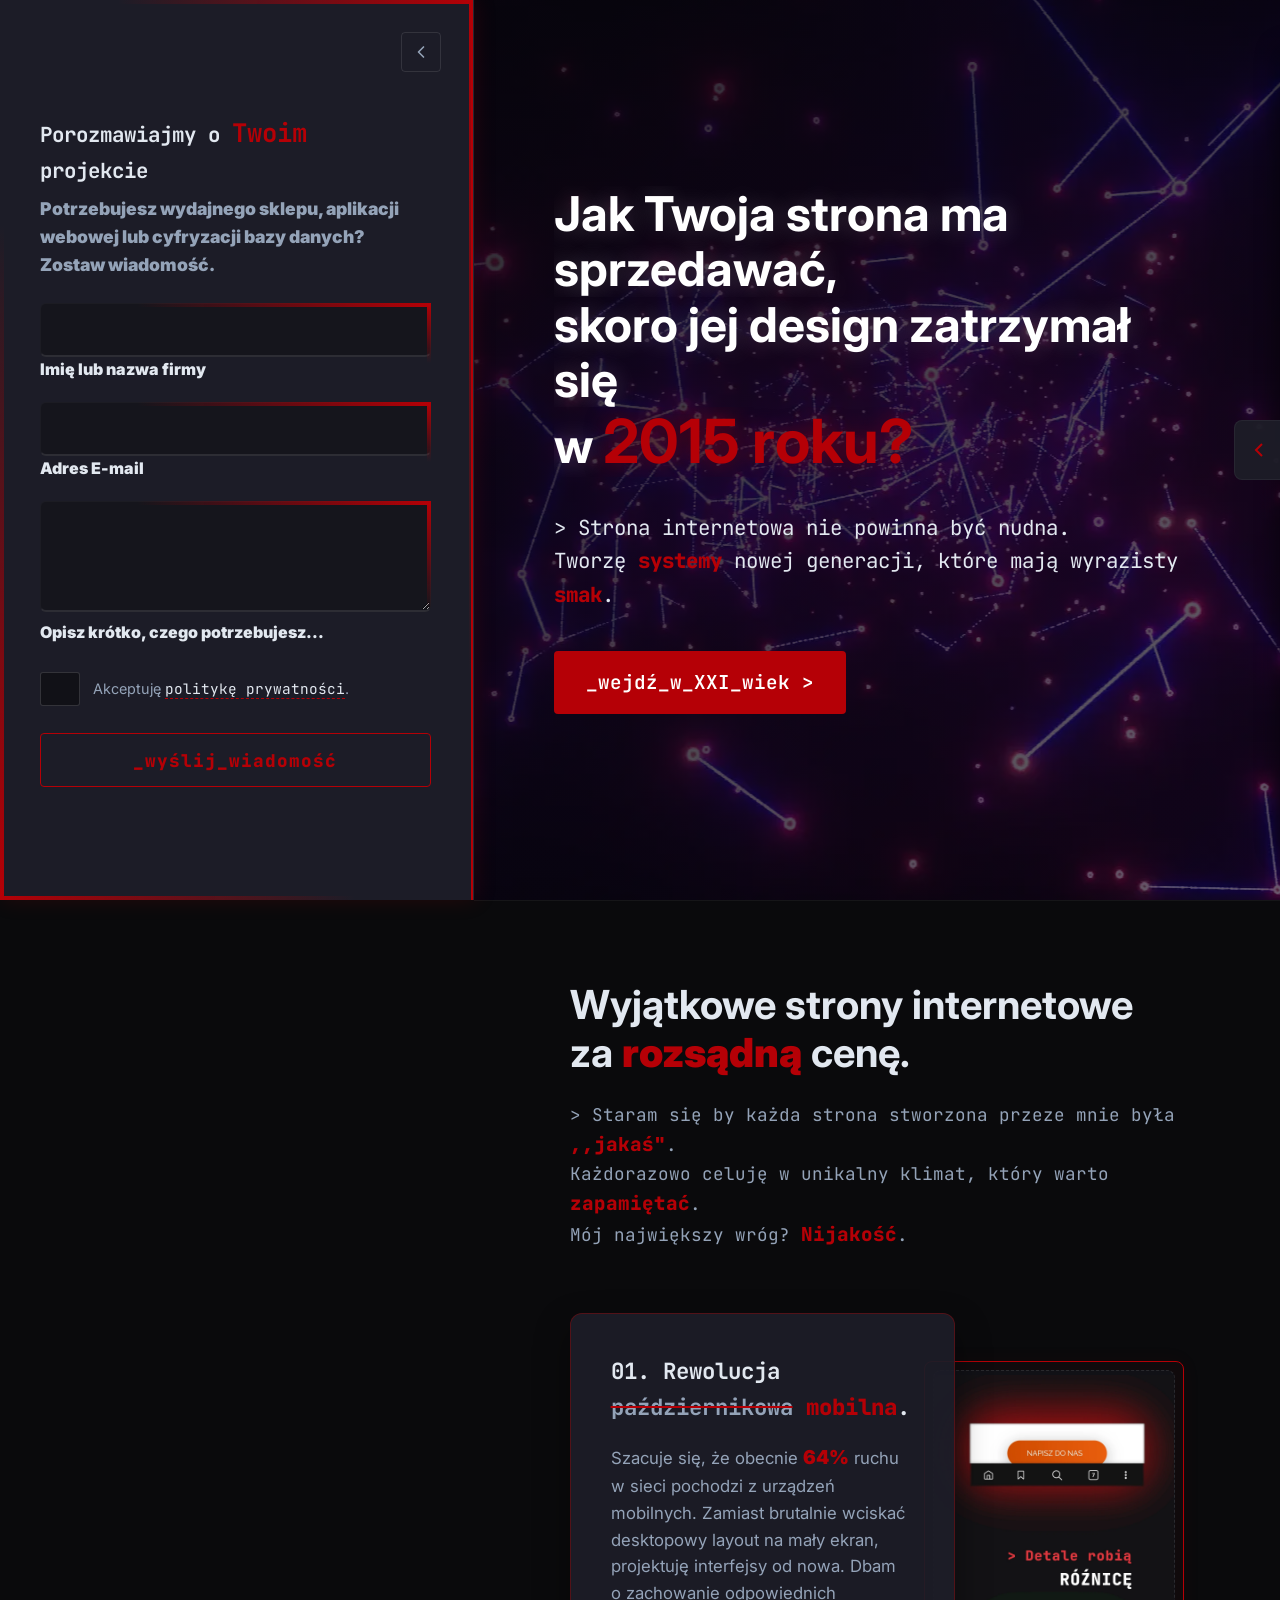
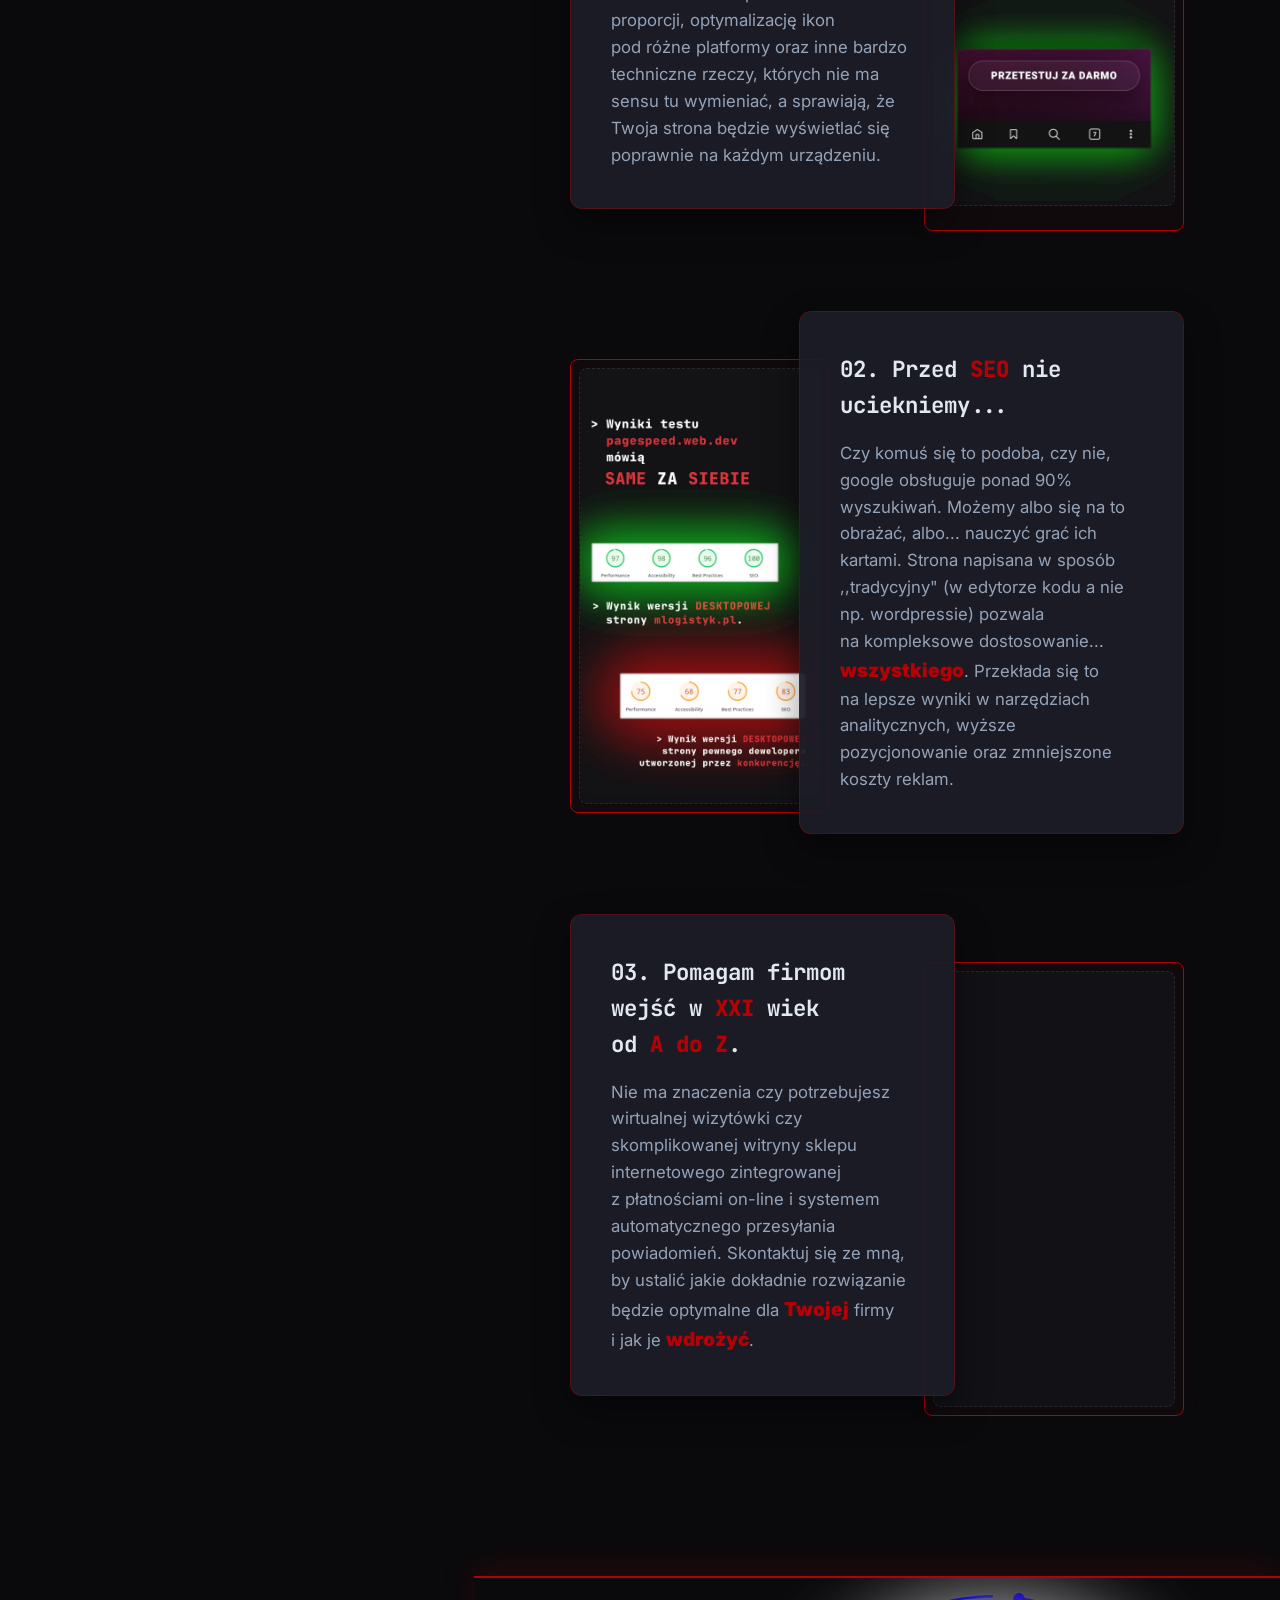
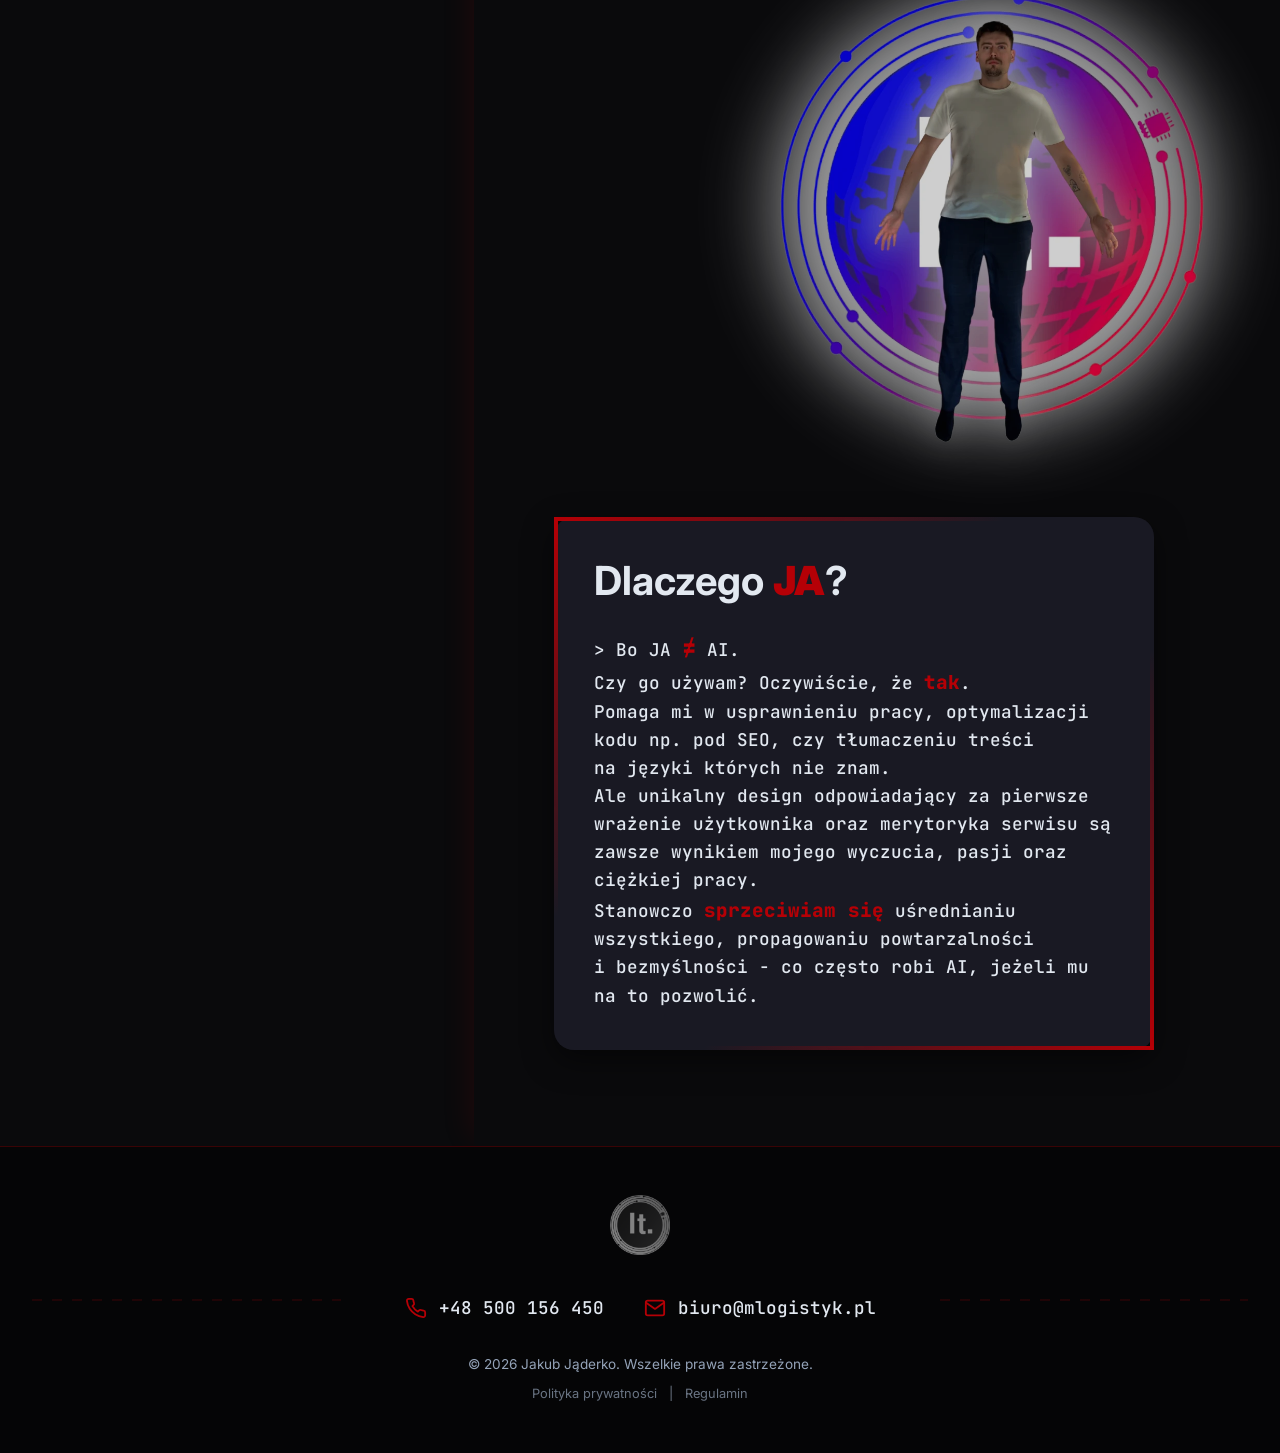
==== commit ff77b2a2: "wddw" ====
--- a/index.html
+++ b/index.html
@@ -4,7 +4,7 @@
     <meta charset="UTF-8">
     <meta name="viewport" content="width=device-width, initial-scale=1.0, maximum-scale=5.0">
     <title>Jakub Jąderko | Web Development & Data Solutions</title>
-    <meta name="description" content="Staram się by każda strona stworzona przeze mnie była wyjątkowa. Każdorazowo celuję w unikalny klimat, który warto zapamiętać. Mój największy wróg? Nijakość.">
+    <meta name="description" content="Staram się by każda strona stworzona przeze mnie była wyjątkowa. Każdorazowo celuję w&nbsp;unikalny klimat, który warto zapamiętać. Mój największy wróg? Nijakość.">
     <meta name="theme-color" content="#0a0a0c">
     <link rel="preload" as="image" href="Images/Hero/mainpage-poster.webp" fetchpriority="high">
 
@@ -23,13 +23,13 @@
     <meta property="og:type" content="website">
     <meta property="og:url" content="https://jakubjaderko.pl/">
     <meta property="og:title" content="Jakub Jąderko - Twórca unikalnych stron internetowych">
-    <meta property="og:description" content="Staram się by każda strona stworzona przeze mnie była wyjątkowa. Każdorazowo celuję w unikalny klimat, który warto zapamiętać. Mój największy wróg? Nijakość.">
+    <meta property="og:description" content="Staram się by każda strona stworzona przeze mnie była wyjątkowa. Każdorazowo celuję w&nbsp;unikalny klimat, który warto zapamiętać. Mój największy wróg? Nijakość.">
     <meta property="og:image" content="https://jakubjaderko.pl/Logo/it-kulaziemska.webp">
 
     <meta property="twitter:card" content="summary_large_image">
     <meta property="twitter:url" content="https://jakubjaderko.pl/">
     <meta property="twitter:title" content="Jakub Jąderko - Twórca unikalnych stron internetowych">
-    <meta property="twitter:description" content="Staram się by każda strona stworzona przeze mnie była wyjątkowa. Każdorazowo celuję w unikalny klimat, który warto zapamiętać. Mój największy wróg? Nijakość.">
+    <meta property="twitter:description" content="Staram się by każda strona stworzona przeze mnie była wyjątkowa. Każdorazowo celuję w&nbsp;unikalny klimat, który warto zapamiętać. Mój największy wróg? Nijakość.">
     <meta property="twitter:image" content="https://jakubjaderko.pl/Logo/it-kulaziemska.webp">
 
 
@@ -615,7 +615,7 @@
         .side-menu a {
             display: flex;
             align-items: center;
-           
+            
             gap: 1rem;
             color: var(--text-muted);
             text-decoration: none;
@@ -650,7 +650,7 @@
             display: flex;
             align-items: center;
             gap: 1rem;
-            margin-top: 5%;
+            margin-top: 5%;&nbsp;
             
 
         }
@@ -1390,7 +1390,7 @@
                 <h1 class="hero-title" id="t-hero-h1">
                     <span class="line-wrapper"><span class="line">Jak Twoja strona ma sprzedawać,</span></span>
                     <span class="line-wrapper"><span class="line">skoro jej design zatrzymał się</span></span>
-                    <span class="line-wrapper"><span class="line">w <span class="highlight">2015 roku?</span></span></span>
+                    <span class="line-wrapper"><span class="line">w&nbsp;<span class="highlight">2015 roku?</span></span></span>
                 </h1>
                 
                 <div class="hero-desc-wrapper">
@@ -1406,14 +1406,14 @@
         <section class="story-section" id="content">
                 
                 <div class="story-header">
-                    <h2 id="t-story1-h2">Wyjątkowe strony internetowe za <span class="highlight" style="font-size: inherit;">rozsądną</span> cenę.</h2>
-                    <p id="t-story1-p">> Staram się by każda strona stworzona przeze mnie była <span class="highlight">,,jakaś"</span>.<br> Każdorazowo celuję w unikalny klimat, który warto <span class="highlight">zapamiętać</span>.<br>Mój największy wróg? <span class="highlight">Nijakość</span>.</p>
+                    <h2 id="t-story1-h2">Wyjątkowe strony internetowe za&nbsp;<span class="highlight" style="font-size: inherit;">rozsądną</span> cenę.</h2>
+                    <p id="t-story1-p">> Staram się by każda strona stworzona przeze mnie była <span class="highlight">,,jakaś"</span>.<br> Każdorazowo celuję w&nbsp;unikalny klimat, który warto <span class="highlight">zapamiętać</span>.<br>Mój największy wróg? <span class="highlight">Nijakość</span>.</p>
                 </div>
 
                 <article class="feature-block">
                     <div class="feature-content">
                         <h3 id="t-feat1-h3">01. Rewolucja <span class="highlight-text">październikowa</span> <span class="highlight" style="font-size: inherit;">mobilna</span>.</h3>
-                        <p id="t-feat1-p">Szacuje się, że obecnie <span class="highlight">64%</span> ruchu w sieci pochodzi z urządzeń mobilnych. Zamiast brutalnie wciskać desktopowy layout na mały ekran, projektuję interfejsy od nowa. Dbam o zachowanie odpowiednich proporcji, optymalizację ikon pod różne platformy oraz inne bardzo techniczne rzeczy, których nie ma sensu tu wymieniać, a sprawiają, że Twoja strona będzie wyświetlać się poprawnie na każdym urządzeniu.</p>
+                        <p id="t-feat1-p">Szacuje się, że obecnie <span class="highlight">64%</span> ruchu w&nbsp;sieci pochodzi z&nbsp;urządzeń mobilnych. Zamiast brutalnie wciskać desktopowy layout na&nbsp;mały ekran, projektuję interfejsy od&nbsp;nowa. Dbam o&nbsp;zachowanie odpowiednich proporcji, optymalizację ikon pod&nbsp;różne platformy oraz inne bardzo techniczne rzeczy, których nie ma sensu tu wymieniać, a&nbsp;sprawiają, że Twoja strona będzie wyświetlać się poprawnie na&nbsp;każdym urządzeniu.</p>
                     </div>
                     <div class="feature-poc">
                         <div class="css-carousel">
@@ -1433,7 +1433,7 @@
                 <article class="feature-block reverse">
                     <div class="feature-content">
                         <h3 id="t-feat2-h3">02. Przed <span class="highlight" style="font-size: inherit;">SEO</span> nie uciekniemy...</h3>
-                        <p id="t-feat2-p">Czy komuś się to podoba, czy nie, google obsługuje ponad 90% wyszukiwań. Możemy albo się na to obrażać, albo... nauczyć grać ich kartami. Strona napisana w sposób ,,tradycyjny" (w edytorze kodu a nie np. wordpressie) pozwala na kompleksowe dostosowanie... <span class="highlight">wszystkiego</span>. Przekłada się to na lepsze wyniki w narzędziach analitycznych, wyższe pozycjonowanie oraz zmniejszone koszty reklam.</p>
+                        <p id="t-feat2-p">Czy komuś się to podoba, czy nie, google obsługuje ponad 90% wyszukiwań. Możemy albo się na&nbsp;to obrażać, albo... nauczyć grać ich kartami. Strona napisana w&nbsp;sposób ,,tradycyjny" (w&nbsp;edytorze kodu a&nbsp;nie np. wordpressie) pozwala na&nbsp;kompleksowe dostosowanie... <span class="highlight">wszystkiego</span>. Przekłada się to na&nbsp;lepsze wyniki w&nbsp;narzędziach analitycznych, wyższe pozycjonowanie oraz zmniejszone koszty reklam.</p>
                     </div>
                     <div class="feature-poc">
                         <div class="poc-static">
@@ -1444,8 +1444,8 @@
 
                 <article class="feature-block">
                     <div class="feature-content">
-                        <h3 id="t-feat3-h3">03. Pomagam firmom wejść w&nbsp;<span class="highlight" style="font-size: inherit;">XXI</span> wiek od <span class="highlight" style="font-size: inherit;">A&nbsp;do&nbsp;Z</span>.</h3>
-                        <p id="t-feat3-p">Nie ma znaczenia czy potrzebujesz wirtualnej wizytówki czy skomplikowanej witryny sklepu internetowego zintegrowanej z płatnościami on-line i systemem automatycznego przesyłania powiadomień. Skontaktuj się ze mną, by ustalić jakie dokładnie rozwiązanie będzie optymalne dla <span class="highlight">Twojej</span> firmy i jak je <span class="highlight">wdrożyć</span>.</p>
+                        <h3 id="t-feat3-h3">03. Pomagam firmom wejść w&nbsp;<span class="highlight" style="font-size: inherit;">XXI</span> wiek od&nbsp;<span class="highlight" style="font-size: inherit;">A&nbsp;do&nbsp;Z</span>.</h3>
+                        <p id="t-feat3-p">Nie ma znaczenia czy potrzebujesz wirtualnej wizytówki czy skomplikowanej witryny sklepu internetowego zintegrowanej z&nbsp;płatnościami on-line i&nbsp;systemem automatycznego przesyłania powiadomień. Skontaktuj się ze&nbsp;mną, by ustalić jakie dokładnie rozwiązanie będzie optymalne dla <span class="highlight">Twojej</span> firmy i&nbsp;jak je <span class="highlight">wdrożyć</span>.</p>
                     </div>
                     <div class="feature-poc">
                         <div class="poc-static">
@@ -1462,7 +1462,7 @@
                 </div>
                 <div class="story-header-2">
                     <h2 id="t-story2-h2">Dlaczego <span class="highlight" style="font-size: inherit;">JA</span>?</h2>
-                    <p id="t-story2-p">> Bo JA <span class="highlight" style="font-size: 1.5rem;">≠</span> AI.<br>Czy go używam? Oczywiście, że <span class="highlight" style="font-size: 1.2rem;">tak</span>.<br>Pomaga mi w usprawnieniu pracy, optymalizacji kodu np. pod SEO, czy tłumaczeniu treści na języki których nie znam.<br>Ale unikalny design odpowiadający za pierwsze wrażenie użytkownika oraz merytoryka serwisu są zawsze wynikiem mojego wyczucia, pasji oraz ciężkiej pracy.<br>Stanowczo <span class="highlight" style="font-size: 1.2rem;">sprzeciwiam się</span> uśrednianiu wszystkiego, propagowaniu powtarzalności i bezmyślności - co często robi AI, jeżeli mu na to pozwolić.</p>
+                    <p id="t-story2-p">> Bo JA <span class="highlight" style="font-size: 1.5rem;">≠</span> AI.<br>Czy go używam? Oczywiście, że <span class="highlight" style="font-size: 1.2rem;">tak</span>.<br>Pomaga mi w&nbsp;usprawnieniu pracy, optymalizacji kodu np. pod&nbsp;SEO, czy tłumaczeniu treści na&nbsp;języki których nie znam.<br>Ale unikalny design odpowiadający za&nbsp;pierwsze wrażenie użytkownika oraz merytoryka serwisu są zawsze wynikiem mojego wyczucia, pasji oraz ciężkiej pracy.<br>Stanowczo <span class="highlight" style="font-size: 1.2rem;">sprzeciwiam się</span> uśrednianiu wszystkiego, propagowaniu powtarzalności i&nbsp;bezmyślności - co często robi AI, jeżeli mu na&nbsp;to pozwolić.</p>
                 </div>
 
             </section>
@@ -1493,7 +1493,7 @@
         </button>
 
         <div class="sidebar-view form-view active" id="formView">
-            <h2 id="t-form-h2">Porozmawiajmy o <span class="highlight">Twoim</span> projekcie</h2>
+            <h2 id="t-form-h2">Porozmawiajmy o&nbsp;<span class="highlight">Twoim</span> projekcie</h2>
             <p id="t-form-p">Potrzebujesz wydajnego sklepu, aplikacji webowej lub cyfryzacji bazy danych? Zostaw wiadomość.</p>
             
             <form class="contact-form" onsubmit="event.preventDefault();">
@@ -1524,7 +1524,7 @@
             </form>
             <div class="success-overlay" id="successOverlay">
             <div class="success-circle"></div>
-            <p id="t-success-p">Dziękuję za wiadomość!<br><br>Skontaktuję się z Tobą tak szybko, jak to będzie możliwe.</p>
+            <p id="t-success-p">Dziękuję za&nbsp;wiadomość!<br><br>Skontaktuję się z&nbsp;Tobą tak szybko, jak to będzie możliwe.</p>
         </div>
         </div>
 
@@ -1532,7 +1532,7 @@
 
             <div class="profile-text">
                 <h1 id="t-prof-h1">Jakub Jąderko | <span>Full-stack web developer</span></h1>
-                <p id="t-prof-p">Programista - samouk, który uważa, że szkolna ława znacznie upośledza zdolności przyjmowania wiedzy. Pracę traktuje nieomal jak pasję, a jako remedium na ból pleców spowodowany wielogodzinnymi sesjami spędzonymi przed komputerem stosuje jogę.</p>
+                <p id="t-prof-p">Programista - samouk, który uważa, że szkolna ława znacznie upośledza zdolności przyjmowania wiedzy. Pracę traktuje nieomal jak pasję, a&nbsp;jako remedium na&nbsp;ból pleców spowodowany wielogodzinnymi sesjami spędzonymi przed komputerem stosuje jogę.</p>
             </div>
 
              <div class="profile-image-container">
@@ -1615,59 +1615,59 @@
     // --- SŁOWNIK TŁUMACZEŃ ---
     const translations = {
         pl: {
-            "t-form-h2": "Porozmawiajmy o <span class=\"highlight\">Twoim</span> projekcie",
+            "t-form-h2": "Porozmawiajmy o&nbsp;<span class=\"highlight\">Twoim</span> projekcie",
             "t-form-p": "Potrzebujesz wydajnego sklepu, aplikacji webowej lub cyfryzacji bazy danych? Zostaw wiadomość.",
             "t-label-name": "Imię lub nazwa firmy",
             "t-label-email": "Adres E-mail",
             "t-label-msg": "Opisz krótko, czego potrzebujesz...",
             "t-label-privacy": "Akceptuję <a href=\"polityka-prywatnosci.html\">politykę prywatności</a>.",
             "t-btn-submit": "_wyślij_wiadomość",
-            "t-success-p": "Dziękuję za wiadomość!<br><br>Skontaktuję się z Tobą tak szybko, jak to będzie możliwe.",
+            "t-success-p": "Dziękuję za&nbsp;wiadomość!<br><br>Skontaktuję się z&nbsp;Tobą tak szybko, jak to będzie możliwe.",
             "t-prof-h1": "Jakub Jąderko | <span>Full-stack web developer</span>",
-            "t-prof-p": "Programista - samouk, który uważa, że szkolna ława znacznie upośledza zdolności przyjmowania wiedzy. Pracę traktuje nieomal jak pasję, a jako remedium na ból pleców spowodowany wielogodzinnymi sesjami spędzonymi przed komputerem stosuje jogę.",
+            "t-prof-p": "Programista - samouk, który uważa, że szkolna ława znacznie upośledza zdolności przyjmowania wiedzy. Pracę traktuje nieomal jak pasję, a&nbsp;jako remedium na&nbsp;ból pleców spowodowany wielogodzinnymi sesjami spędzonymi przed komputerem stosuje jogę.",
             "t-nav-home": "_Strona_główna",
-            "t-hero-h1": "<span class=\"line-wrapper\"><span class=\"line\">Jak Twoja strona ma sprzedawać,</span></span><span class=\"line-wrapper\"><span class=\"line\">skoro jej design zatrzymał się</span></span><span class=\"line-wrapper\"><span class=\"line\">w <span class=\"highlight\">2015 roku?</span></span></span>",
+            "t-hero-h1": "<span class=\"line-wrapper\"><span class=\"line\">Jak Twoja strona ma sprzedawać,</span></span><span class=\"line-wrapper\"><span class=\"line\">skoro jej design zatrzymał się</span></span><span class=\"line-wrapper\"><span class=\"line\">w&nbsp;<span class=\"highlight\">2015 roku?</span></span></span>",
             "t-hero-desc": "> Strona internetowa nie powinna być nudna. <br> Tworzę <span class=\"highlight-p\">systemy</span> nowej generacji, które mają wyrazisty <span class=\"highlight-p\">smak</span>.",
             "t-hero-btn": "_wejdź_w_XXI_wiek &gt;",
-            "t-story1-h2": "Wyjątkowe strony internetowe za <span class=\"highlight\" style=\"font-size: inherit;\">rozsądną</span> cenę.",
-            "t-story1-p": "> Staram się by każda strona stworzona przeze mnie była <span class=\"highlight\">,,jakaś\"</span>.<br> Każdorazowo celuję w unikalny klimat, który warto <span class=\"highlight\">zapamiętać</span>.<br>Mój największy wróg? <span class=\"highlight\">Nijakość</span>.",
+            "t-story1-h2": "Wyjątkowe strony internetowe za&nbsp;<span class=\"highlight\" style=\"font-size: inherit;\">rozsądną</span> cenę.",
+            "t-story1-p": "> Staram się by każda strona stworzona przeze mnie była <span class=\"highlight\">,,jakaś\"</span>.<br> Każdorazowo celuję w&nbsp;unikalny klimat, który warto <span class=\"highlight\">zapamiętać</span>.<br>Mój największy wróg? <span class=\"highlight\">Nijakość</span>.",
             "t-feat1-h3": "01. Rewolucja <span class=\"highlight-text\">październikowa</span> <span class=\"highlight\" style=\"font-size: inherit;\">mobilna</span>.",
-            "t-feat1-p": "Szacuje się, że obecnie <span class=\"highlight\">64%</span> ruchu w sieci pochodzi z urządzeń mobilnych. Zamiast brutalnie wciskać desktopowy layout na mały ekran, projektuję interfejsy od nowa. Dbam o zachowanie odpowiednich proporcji, optymalizację ikon pod różne platformy oraz inne bardzo techniczne rzeczy, których nie ma sensu tu wymieniać, a sprawiają, że Twoja strona będzie wyświetlać się poprawnie na każdym urządzeniu.",
+            "t-feat1-p": "Szacuje się, że obecnie <span class=\"highlight\">64%</span> ruchu w&nbsp;sieci pochodzi z&nbsp;urządzeń mobilnych. Zamiast brutalnie wciskać desktopowy layout na&nbsp;mały ekran, projektuję interfejsy od&nbsp;nowa. Dbam o&nbsp;zachowanie odpowiednich proporcji, optymalizację ikon pod&nbsp;różne platformy oraz inne bardzo techniczne rzeczy, których nie ma sensu tu wymieniać, a&nbsp;sprawiają, że Twoja strona będzie wyświetlać się poprawnie na&nbsp;każdym urządzeniu.",
             "t-feat2-h3": "02. Przed <span class=\"highlight\" style=\"font-size: inherit;\">SEO</span> nie uciekniemy...",
-            "t-feat2-p": "Czy komuś się to podoba, czy nie, google obsługuje ponad 90% wyszukiwań. Możemy albo się na to obrażać, albo... nauczyć grać ich kartami. Strona napisana w sposób ,,tradycyjny\" (w edytorze kodu a nie np. wordpressie) pozwala na kompleksowe dostosowanie... <span class=\"highlight\">wszystkiego</span>. Przekłada się to na lepsze wyniki w narzędziach analitycznych, wyższe pozycjonowanie oraz zmniejszone koszty reklam.",
-            "t-feat3-h3": "03. Pomagam firmom wejść w&nbsp;<span class=\"highlight\" style=\"font-size: inherit;\">XXI</span> wiek od <span class=\"highlight\" style=\"font-size: inherit;\">A&nbsp;do&nbsp;Z</span>.",
-            "t-feat3-p": "Nie ma znaczenia czy potrzebujesz wirtualnej wizytówki czy skomplikowanej witryny sklepu internetowego zintegrowanej z płatnościami on-line i systemem automatycznego przesyłania powiadomień. Skontaktuj się ze mną, by ustalić jakie dokładnie rozwiązanie będzie optymalne dla <span class=\"highlight\">Twojej</span> firmy i jak je <span class=\"highlight\">wdrożyć</span>.",
+            "t-feat2-p": "Czy komuś się to podoba, czy nie, google obsługuje ponad 90% wyszukiwań. Możemy albo się na&nbsp;to obrażać, albo... nauczyć grać ich kartami. Strona napisana w&nbsp;sposób ,,tradycyjny\" (w&nbsp;edytorze kodu a&nbsp;nie np. wordpressie) pozwala na&nbsp;kompleksowe dostosowanie... <span class=\"highlight\">wszystkiego</span>. Przekłada się to na&nbsp;lepsze wyniki w&nbsp;narzędziach analitycznych, wyższe pozycjonowanie oraz zmniejszone koszty reklam.",
+            "t-feat3-h3": "03. Pomagam firmom wejść w&nbsp;<span class=\"highlight\" style=\"font-size: inherit;\">XXI</span> wiek od&nbsp;<span class=\"highlight\" style=\"font-size: inherit;\">A&nbsp;do&nbsp;Z</span>.",
+            "t-feat3-p": "Nie ma znaczenia czy potrzebujesz wirtualnej wizytówki czy skomplikowanej witryny sklepu internetowego zintegrowanej z&nbsp;płatnościami on-line i&nbsp;systemem automatycznego przesyłania powiadomień. Skontaktuj się ze&nbsp;mną, by ustalić jakie dokładnie rozwiązanie będzie optymalne dla <span class=\"highlight\">Twojej</span> firmy i&nbsp;jak je <span class=\"highlight\">wdrożyć</span>.",
             "t-story2-h2": "Dlaczego <span class=\"highlight\" style=\"font-size: inherit;\">JA</span>?",
-            "t-story2-p": "> Bo JA <span class=\"highlight\" style=\"font-size: 1.5rem;\">≠</span> AI.<br>Czy go używam? Oczywiście, że <span class=\"highlight\" style=\"font-size: 1.2rem;\">tak</span>.<br>Pomaga mi w usprawnieniu pracy, optymalizacji kodu np. pod SEO, czy tłumaczeniu treści na języki których nie znam.<br>Ale unikalny design odpowiadający za pierwsze wrażenie użytkownika oraz merytoryka serwisu są zawsze wynikiem mojego wyczucia, pasji oraz ciężkiej pracy.<br>Stanowczo <span class=\"highlight\" style=\"font-size: 1.2rem;\">sprzeciwiam się</span> uśrednianiu wszystkiego, propagowaniu powtarzalności i bezmyślności - co często robi AI, jeżeli mu na to pozwolić.",
+            "t-story2-p": "> Bo JA <span class=\"highlight\" style=\"font-size: 1.5rem;\">≠</span> AI.<br>Czy go używam? Oczywiście, że <span class=\"highlight\" style=\"font-size: 1.2rem;\">tak</span>.<br>Pomaga mi w&nbsp;usprawnieniu pracy, optymalizacji kodu np. pod&nbsp;SEO, czy tłumaczeniu treści na&nbsp;języki których nie znam.<br>Ale unikalny design odpowiadający za&nbsp;pierwsze wrażenie użytkownika oraz merytoryka serwisu są zawsze wynikiem mojego wyczucia, pasji oraz ciężkiej pracy.<br>Stanowczo <span class=\"highlight\" style=\"font-size: 1.2rem;\">sprzeciwiam się</span> uśrednianiu wszystkiego, propagowaniu powtarzalności i&nbsp;bezmyślności - co często robi AI, jeżeli mu na&nbsp;to pozwolić.",
             "t-foot-copy": "© 2026 Jakub Jąderko. Wszelkie prawa zastrzeżone.",
             "t-foot-priv": "Polityka prywatności",
             "t-foot-reg": "Regulamin"
         },
         en: {
             "t-form-h2": "Let's talk about <span class=\"highlight\">your</span> project",
-            "t-form-p": "Need an efficient store, web application, or database digitization? Leave a message.",
+            "t-form-p": "Need an&nbsp;efficient store, web application, or database digitization? Leave a&nbsp;message.",
             "t-label-name": "Name or Company Name",
             "t-label-email": "Email Address",
             "t-label-msg": "Briefly describe what you need...",
             "t-label-privacy": "I accept the <a href=\"polityka-prywatnosci.html\">privacy policy</a>.",
             "t-btn-submit": "_send_message",
-            "t-success-p": "Thank you for your message!<br><br>I will contact you as soon as possible.",
+            "t-success-p": "Thank you for your message!<br><br>I&nbsp;will contact you as soon as possible.",
             "t-prof-h1": "Jakub Jąderko | <span>Full-stack web developer</span>",
-            "t-prof-p": "A self-taught programmer who believes that school desks severely impair the ability to absorb knowledge. He treats his work almost like a passion, and as a remedy for back pain caused by long sessions in front of the computer, he practices yoga.",
+            "t-prof-p": "A&nbsp;self-taught programmer who believes that school desks severely impair the ability to absorb knowledge. He treats his work almost like a&nbsp;passion, and as a&nbsp;remedy for back pain caused by long sessions in&nbsp;front of the computer, he practices yoga.",
             "t-nav-home": "_Home_page",
-            "t-hero-h1": "<span class=\"line-wrapper\"><span class=\"line\">How is your website supposed to sell,</span></span><span class=\"line-wrapper\"><span class=\"line\">when its design is stuck</span></span><span class=\"line-wrapper\"><span class=\"line\">in <span class=\"highlight\">2015?</span></span></span>",
-            "t-hero-desc": "> A website shouldn't be boring. <br> I create next-generation <span class=\"highlight-p\">systems</span> with a distinct <span class=\"highlight-p\">flavor</span>.",
+            "t-hero-h1": "<span class=\"line-wrapper\"><span class=\"line\">How is your website supposed to sell,</span></span><span class=\"line-wrapper\"><span class=\"line\">when its design is stuck</span></span><span class=\"line-wrapper\"><span class=\"line\">in&nbsp;<span class=\"highlight\">2015?</span></span></span>",
+            "t-hero-desc": "> A&nbsp;website shouldn't be boring. <br> I&nbsp;create next-generation <span class=\"highlight-p\">systems</span> with a&nbsp;distinct <span class=\"highlight-p\">flavor</span>.",
             "t-hero-btn": "_enter_the_21st_century &gt;",
-            "t-story1-h2": "Exceptional websites at a <span class=\"highlight\" style=\"font-size: inherit;\">reasonable</span> price.",
-            "t-story1-p": "> I strive to make every website I create <span class=\"highlight\">'something special'</span>.<br> I always aim for a unique vibe worth <span class=\"highlight\">remembering</span>.<br>My biggest enemy? <span class=\"highlight\">Mediocrity</span>.",
+            "t-story1-h2": "Exceptional websites at a&nbsp;<span class=\"highlight\" style=\"font-size: inherit;\">reasonable</span> price.",
+            "t-story1-p": "> I&nbsp;strive to make every website I&nbsp;create <span class=\"highlight\">'something special'</span>.<br> I&nbsp;always aim for a&nbsp;unique vibe worth <span class=\"highlight\">remembering</span>.<br>My biggest enemy? <span class=\"highlight\">Mediocrity</span>.",
             "t-feat1-h3": "01. The <span class=\"highlight-text\">October</span> <span class=\"highlight\" style=\"font-size: inherit;\">mobile</span> revolution.",
-            "t-feat1-p": "It is estimated that currently <span class=\"highlight\">64%</span> of web traffic comes from mobile devices. Instead of brutally forcing a desktop layout onto a small screen, I design interfaces from scratch. I care about maintaining appropriate proportions, optimizing icons for different platforms, and other highly technical things that make no sense listing here, but make your website display correctly on every device.",
+            "t-feat1-p": "It is estimated that currently <span class=\"highlight\">64%</span> of web traffic comes from mobile devices. Instead of brutally forcing a&nbsp;desktop layout onto a&nbsp;small screen, I&nbsp;design interfaces from scratch. I&nbsp;care about maintaining appropriate proportions, optimizing icons for different platforms, and other highly technical things that make no sense listing here, but make your website display correctly on&nbsp;every device.",
             "t-feat2-h3": "02. We can't escape <span class=\"highlight\" style=\"font-size: inherit;\">SEO</span>...",
-            "t-feat2-p": "Whether you like it or not, Google handles over 90% of searches. We can either get mad at it or... learn to play their cards. A website written in a 'traditional' way (in a code editor, not e.g., WordPress) allows for comprehensive customization of... <span class=\"highlight\">everything</span>. This translates to better results in analytical tools, higher positioning, and reduced advertising costs.",
-            "t-feat3-h3": "03. I help companies enter the <span class=\"highlight\" style=\"font-size: inherit;\">21st</span> century from <span class=\"highlight\" style=\"font-size: inherit;\">A&nbsp;to&nbsp;Z</span>.",
-            "t-feat3-p": "It doesn't matter if you need a virtual business card or a complex e-commerce site integrated with online payments and an automated notification system. Contact me to determine exactly what solution will be optimal for <span class=\"highlight\">your</span> company and how to <span class=\"highlight\">implement</span> it.",
+            "t-feat2-p": "Whether you like it or not, Google handles over 90% of searches. We can either get mad at it or... learn to play their cards. A&nbsp;website written in&nbsp;a 'traditional' way (in&nbsp;a code editor, not e.g., WordPress) allows for comprehensive customization of... <span class=\"highlight\">everything</span>. This translates to better results in&nbsp;analytical tools, higher positioning, and reduced advertising costs.",
+            "t-feat3-h3": "03. I&nbsp;help companies enter the <span class=\"highlight\" style=\"font-size: inherit;\">21st</span> century from <span class=\"highlight\" style=\"font-size: inherit;\">A&nbsp;to&nbsp;Z</span>.",
+            "t-feat3-p": "It doesn't matter if you need a&nbsp;virtual business card or a&nbsp;complex e-commerce site integrated with online payments and an&nbsp;automated notification system. Contact me to determine exactly what solution will be optimal for <span class=\"highlight\">your</span> company and how to <span class=\"highlight\">implement</span> it.",
             "t-story2-h2": "Why <span class=\"highlight\" style=\"font-size: inherit;\">ME</span>?",
-            "t-story2-p": "> Because I <span class=\"highlight\" style=\"font-size: 1.5rem;\">≠</span> AI.<br>Do I use it? Of course <span class=\"highlight\" style=\"font-size: 1.2rem;\">I do</span>.<br>It helps me streamline work, optimize code e.g., for SEO, or translate content into languages I don't know.<br>But the unique design responsible for the user's first impression and the substantive content of the site are always the result of my intuition, passion, and hard work.<br>I strongly <span class=\"highlight\" style=\"font-size: 1.2rem;\">oppose</span> averaging everything, promoting repeatability and thoughtlessness - which AI often does if allowed to.",
+            "t-story2-p": "> Because I&nbsp;<span class=\"highlight\" style=\"font-size: 1.5rem;\">≠</span> AI.<br>Do I&nbsp;use it? Of course <span class=\"highlight\" style=\"font-size: 1.2rem;\">I&nbsp;do</span>.<br>It helps me streamline work, optimize code e.g., for SEO, or translate content into languages I&nbsp;don't know.<br>But the unique design responsible for the user's first impression and the substantive content of the site are always the result of my intuition, passion, and hard work.<br>I&nbsp;strongly <span class=\"highlight\" style=\"font-size: 1.2rem;\">oppose</span> averaging everything, promoting repeatability and thoughtlessness - which AI often does if allowed to.",
             "t-foot-copy": "© 2026 Jakub Jąderko. All rights reserved.",
             "t-foot-priv": "Privacy Policy",
             "t-foot-reg": "Terms of Service"
@@ -1684,19 +1684,19 @@
             "t-prof-h1": "Jakub Jąderko | <span>Full-stack web developer</span>",
             "t-prof-p": "Ein autodidaktischer Programmierer, der glaubt, dass die Schulbank die Fähigkeit, Wissen aufzunehmen, stark beeinträchtigt. Er betrachtet seine Arbeit fast als Leidenschaft und praktiziert Yoga als Heilmittel gegen Rückenschmerzen, die durch stundenlanges Sitzen vor dem Computer verursacht werden.",
             "t-nav-home": "_Startseite",
-            "t-hero-h1": "<span class=\"line-wrapper\"><span class=\"line\">Wie soll deine Website verkaufen,</span></span><span class=\"line-wrapper\"><span class=\"line\">wenn ihr Design steckengeblieben ist</span></span><span class=\"line-wrapper\"><span class=\"line\">im Jahr <span class=\"highlight\">2015?</span></span></span>",
+            "t-hero-h1": "<span class=\"line-wrapper\"><span class=\"line\">Wie soll deine Website verkaufen,</span></span><span class=\"line-wrapper\"><span class=\"line\">wenn ihr Design steckengeblieben ist</span></span><span class=\"line-wrapper\"><span class=\"line\">im&nbsp;Jahr <span class=\"highlight\">2015?</span></span></span>",
             "t-hero-desc": "> Eine Website sollte nicht langweilig sein. <br> Ich erstelle <span class=\"highlight-p\">Systeme</span> der nächsten Generation mit einem unverwechselbaren <span class=\"highlight-p\">Geschmack</span>.",
             "t-hero-btn": "_trete_ins_21_jahrhundert_ein &gt;",
-            "t-story1-h2": "Außergewöhnliche Websites zu einem <span class=\"highlight\" style=\"font-size: inherit;\">vernünftigen</span> Preis.",
-            "t-story1-p": "> Ich bemühe mich, jede von mir erstellte Website zu <span class=\"highlight\">'etwas Besonderem'</span> zu machen.<br> Ich strebe immer nach einer einzigartigen Atmosphäre, an die man sich <span class=\"highlight\">erinnert</span>.<br>Mein größter Feind? <span class=\"highlight\">Mittelmäßigkeit</span>.",
+            "t-story1-h2": "Außergewöhnliche Websites zu&nbsp;einem <span class=\"highlight\" style=\"font-size: inherit;\">vernünftigen</span> Preis.",
+            "t-story1-p": "> Ich bemühe mich, jede von mir erstellte Website zu&nbsp;<span class=\"highlight\">'etwas Besonderem'</span> zu&nbsp;machen.<br> Ich strebe immer nach einer einzigartigen Atmosphäre, an&nbsp;die man sich <span class=\"highlight\">erinnert</span>.<br>Mein größter Feind? <span class=\"highlight\">Mittelmäßigkeit</span>.",
             "t-feat1-h3": "01. Die <span class=\"highlight-text\">Oktober</span> <span class=\"highlight\" style=\"font-size: inherit;\">mobile</span> Revolution.",
-            "t-feat1-p": "Es wird geschätzt, dass derzeit <span class=\"highlight\">64%</span> des Web-Traffics von mobilen Geräten stammt. Anstatt ein Desktop-Layout brutal auf einen kleinen Bildschirm zu zwingen, entwerfe ich Schnittstellen von Grund auf neu. Ich achte auf angemessene Proportionen, optimiere Symbole für verschiedene Plattformen und andere hochtechnische Dinge, die hier keinen Sinn machen, aber dafür sorgen, dass deine Website auf jedem Gerät korrekt angezeigt wird.",
+            "t-feat1-p": "Es wird geschätzt, dass derzeit <span class=\"highlight\">64%</span> des Web-Traffics von mobilen Geräten stammt. Anstatt ein Desktop-Layout brutal auf einen kleinen Bildschirm zu&nbsp;zwingen, entwerfe ich Schnittstellen von Grund auf neu. Ich achte auf angemessene Proportionen, optimiere Symbole für verschiedene Plattformen und andere hochtechnische Dinge, die hier keinen Sinn machen, aber dafür sorgen, dass deine Website auf jedem Gerät korrekt angezeigt wird.",
             "t-feat2-h3": "02. Wir können <span class=\"highlight\" style=\"font-size: inherit;\">SEO</span> nicht entkommen...",
-            "t-feat2-p": "Ob es jemandem gefällt oder nicht, Google wickelt über 90% der Suchanfragen ab. Wir können uns entweder darüber ärgern oder... lernen, mit ihren Karten zu spielen. Eine 'traditionell' geschriebene Website (in einem Code-Editor und nicht z. B. in WordPress) ermöglicht eine umfassende Anpassung von... <span class=\"highlight\">allem</span>. Dies führt zu besseren Ergebnissen in Analysetools, einer höheren Positionierung und reduzierten Werbekosten.",
-            "t-feat3-h3": "03. Ich helfe Unternehmen, von <span class=\"highlight\" style=\"font-size: inherit;\">A&nbsp;bis&nbsp;Z</span> ins <span class=\"highlight\" style=\"font-size: inherit;\">21.</span> Jahrhundert einzutreten.",
-            "t-feat3-p": "Es spielt keine Rolle, ob du eine virtuelle Visitenkarte oder eine komplexe E-Commerce-Website benötigst, die in Online-Zahlungen und ein automatisiertes Benachrichtigungssystem integriert ist. Kontaktiere mich, um genau zu bestimmen, welche Lösung für <span class=\"highlight\">dein</span> Unternehmen optimal ist und wie sie <span class=\"highlight\">implementiert</span> werden kann.",
+            "t-feat2-p": "Ob es jemandem gefällt oder nicht, Google wickelt über 90% der Suchanfragen ab. Wir können uns entweder darüber ärgern oder... lernen, mit ihren Karten zu&nbsp;spielen. Eine 'traditionell' geschriebene Website (in&nbsp;einem Code-Editor und nicht z.&nbsp;B. in&nbsp;WordPress) ermöglicht eine umfassende Anpassung von... <span class=\"highlight\">allem</span>. Dies führt zu&nbsp;besseren Ergebnissen in&nbsp;Analysetools, einer höheren Positionierung und reduzierten Werbekosten.",
+            "t-feat3-h3": "03. Ich helfe Unternehmen, von <span class=\"highlight\" style=\"font-size: inherit;\">A&nbsp;bis&nbsp;Z</span> ins&nbsp;<span class=\"highlight\" style=\"font-size: inherit;\">21.</span> Jahrhundert einzutreten.",
+            "t-feat3-p": "Es spielt keine Rolle, ob du eine virtuelle Visitenkarte oder eine komplexe E-Commerce-Website benötigst, die in&nbsp;Online-Zahlungen und ein automatisiertes Benachrichtigungssystem integriert ist. Kontaktiere mich, um&nbsp;genau zu&nbsp;bestimmen, welche Lösung für <span class=\"highlight\">dein</span> Unternehmen optimal ist und wie sie <span class=\"highlight\">implementiert</span> werden kann.",
             "t-story2-h2": "Warum <span class=\"highlight\" style=\"font-size: inherit;\">ICH</span>?",
-            "t-story2-p": "> Denn ICH <span class=\"highlight\" style=\"font-size: 1.5rem;\">≠</span> KI.<br>Benutze ich sie? Natürlich <span class=\"highlight\" style=\"font-size: 1.2rem;\">tue ich das</span>.<br>Sie hilft mir, die Arbeit zu rationalisieren, Code z. B. für SEO zu optimieren oder Inhalte in Sprachen zu übersetzen, die ich nicht kenne.<br>Aber das einzigartige Design, das für den ersten Eindruck des Benutzers verantwortlich ist, und der wesentliche Inhalt der Website sind immer das Ergebnis meiner Intuition, Leidenschaft und harten Arbeit.<br>Ich bin entschieden <span class=\"highlight\" style=\"font-size: 1.2rem;\">dagegen</span>, alles zu mitteln, Wiederholbarkeit und Gedankenlosigkeit zu fördern - was KI oft tut, wenn man sie lässt.",
+            "t-story2-p": "> Denn ICH <span class=\"highlight\" style=\"font-size: 1.5rem;\">≠</span> KI.<br>Benutze ich sie? Natürlich <span class=\"highlight\" style=\"font-size: 1.2rem;\">tue ich das</span>.<br>Sie hilft mir, die Arbeit zu&nbsp;rationalisieren, Code z.&nbsp;B. für SEO zu&nbsp;optimieren oder Inhalte in&nbsp;Sprachen zu&nbsp;übersetzen, die ich nicht kenne.<br>Aber das einzigartige Design, das für den ersten Eindruck des Benutzers verantwortlich ist, und der wesentliche Inhalt der Website sind immer das Ergebnis meiner Intuition, Leidenschaft und harten Arbeit.<br>Ich bin entschieden <span class=\"highlight\" style=\"font-size: 1.2rem;\">dagegen</span>, alles zu&nbsp;mitteln, Wiederholbarkeit und Gedankenlosigkeit zu&nbsp;fördern - was KI oft tut, wenn man sie lässt.",
             "t-foot-copy": "© 2026 Jakub Jąderko. Alle Rechte vorbehalten.",
             "t-foot-priv": "Datenschutzerklärung",
             "t-foot-reg": "Nutzungsbedingungen"
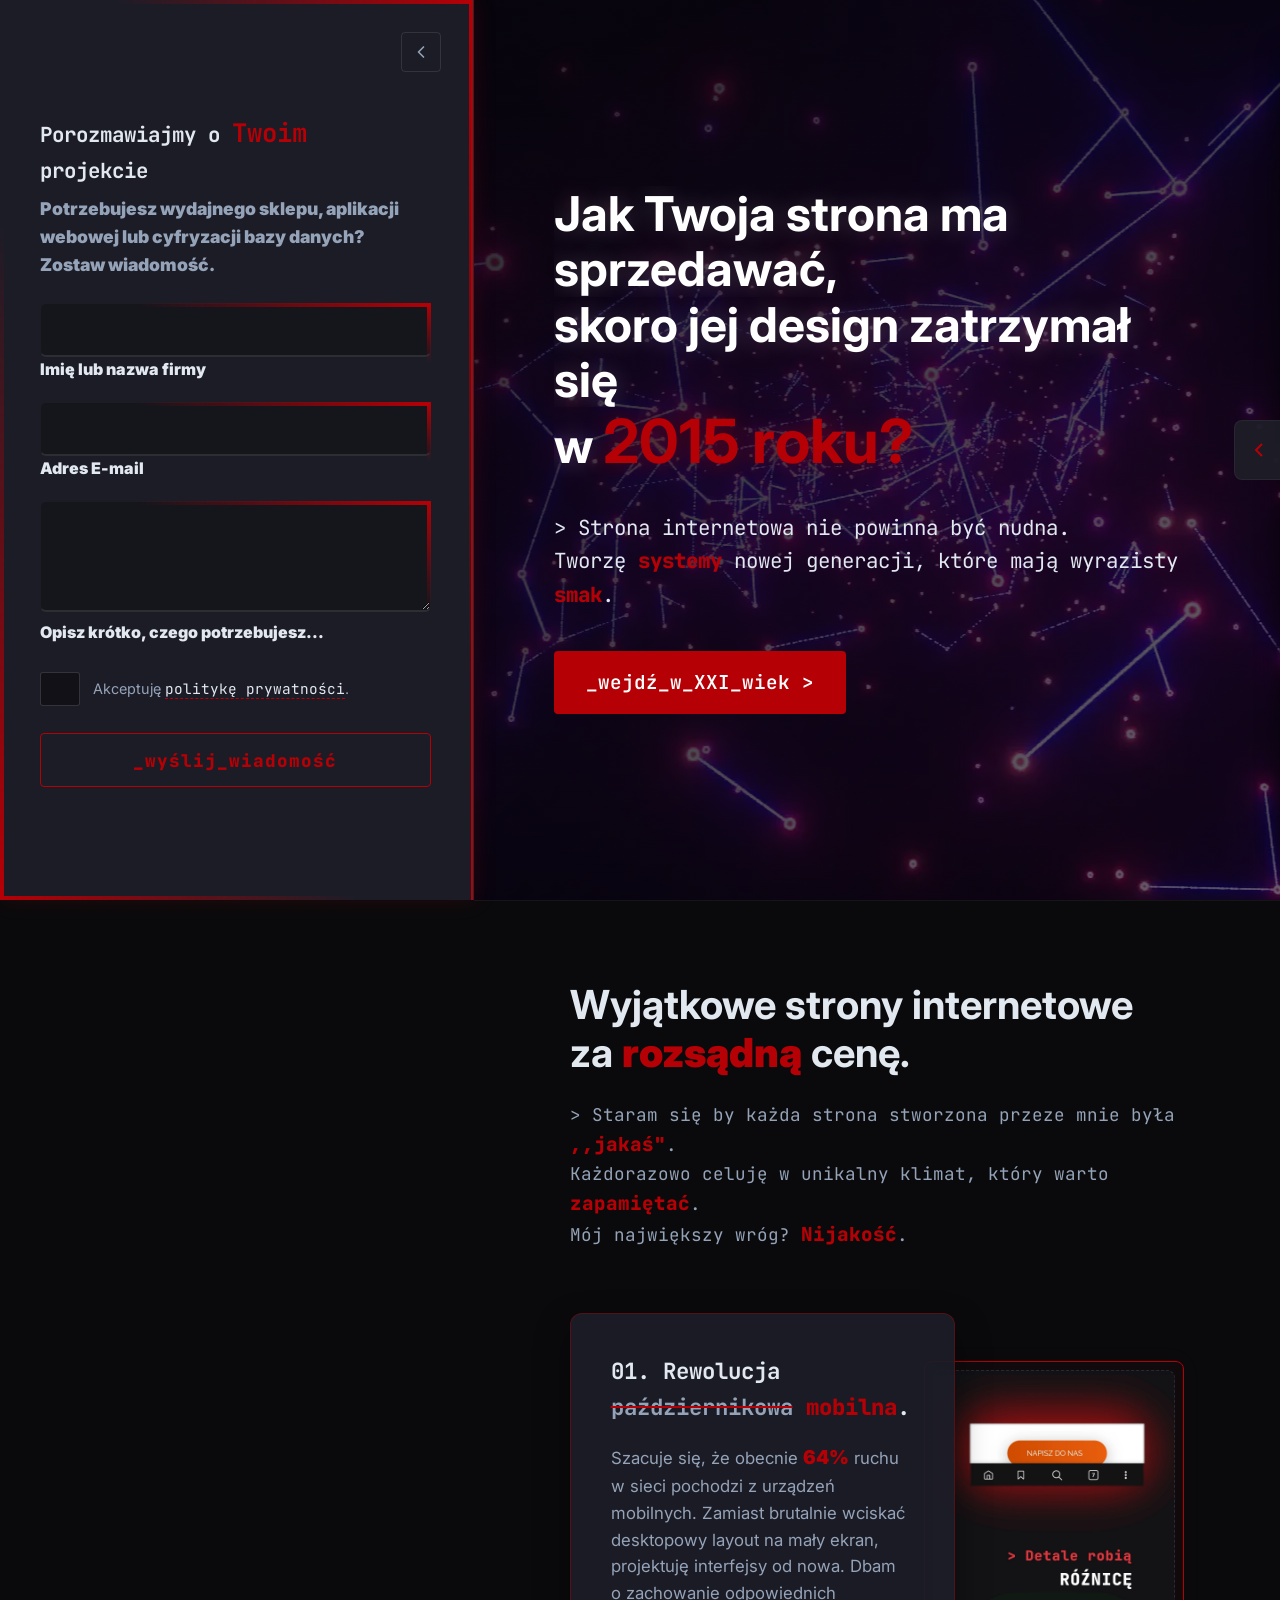
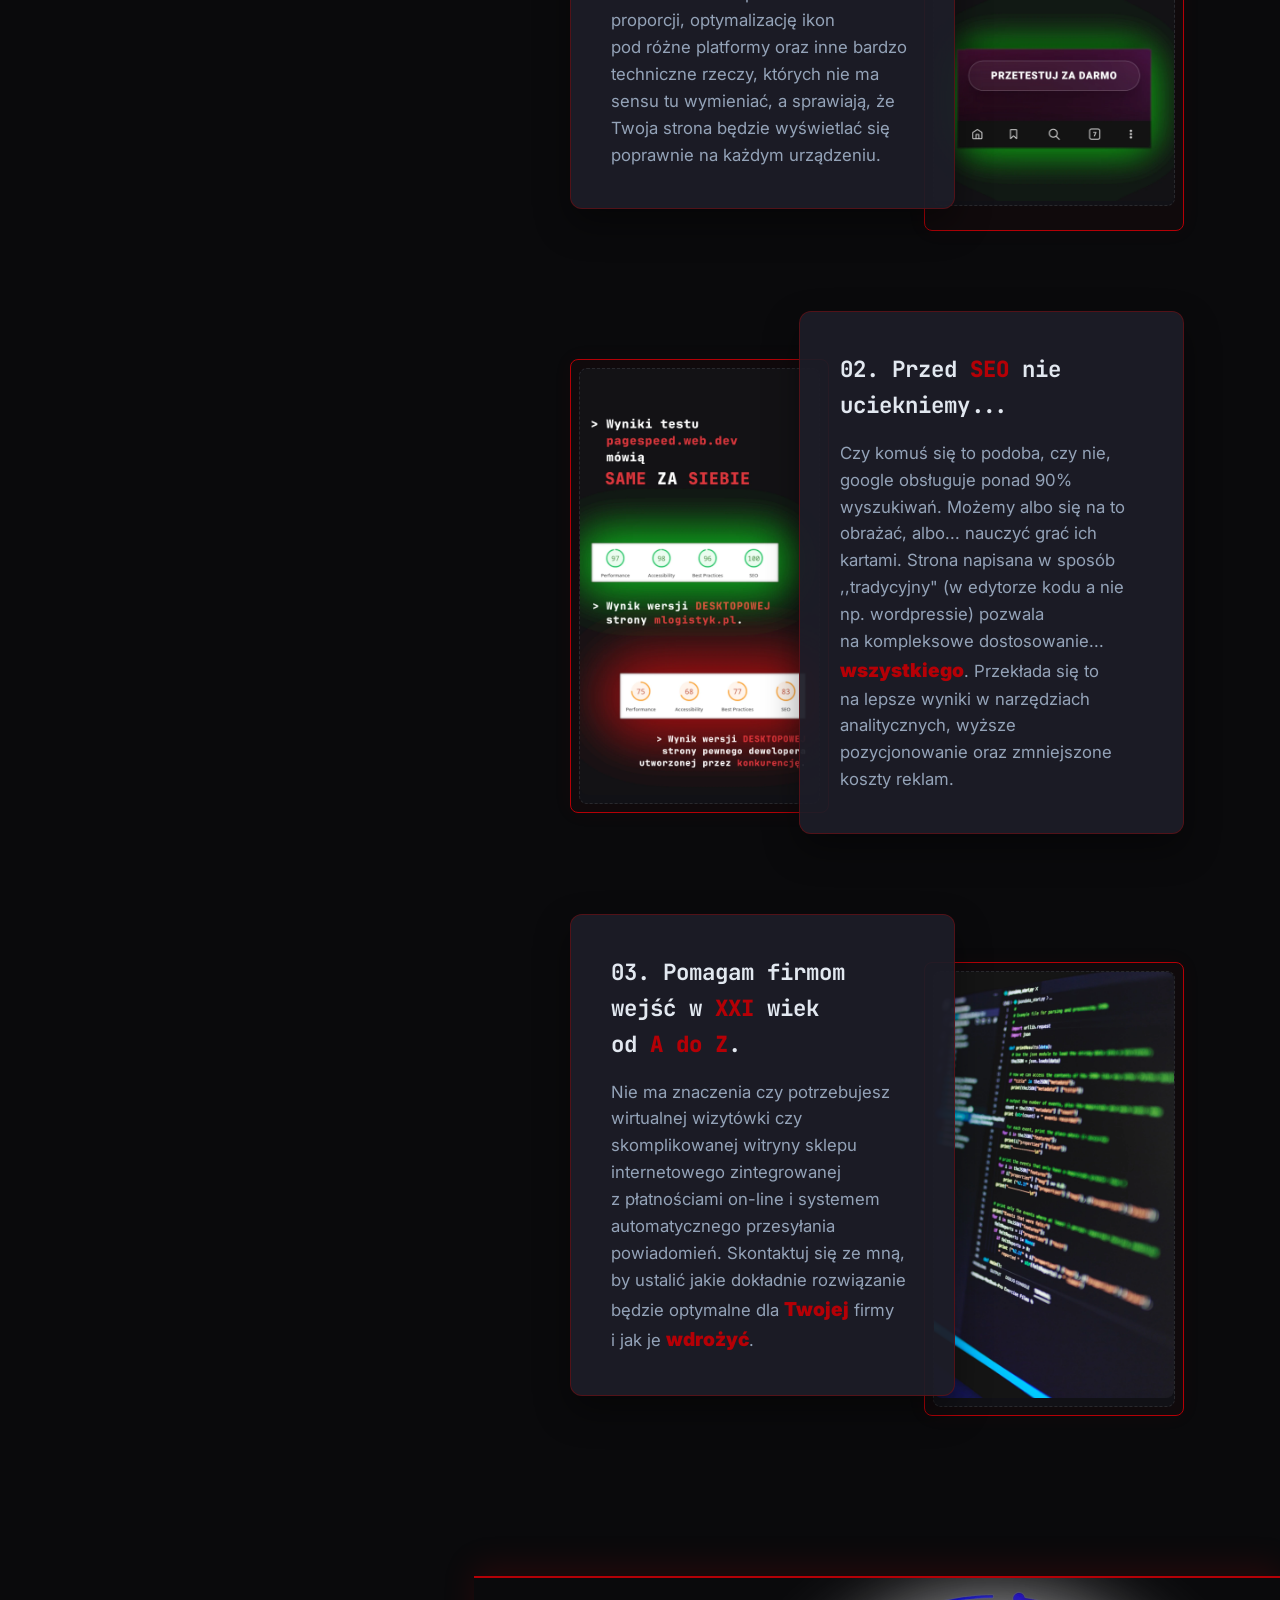
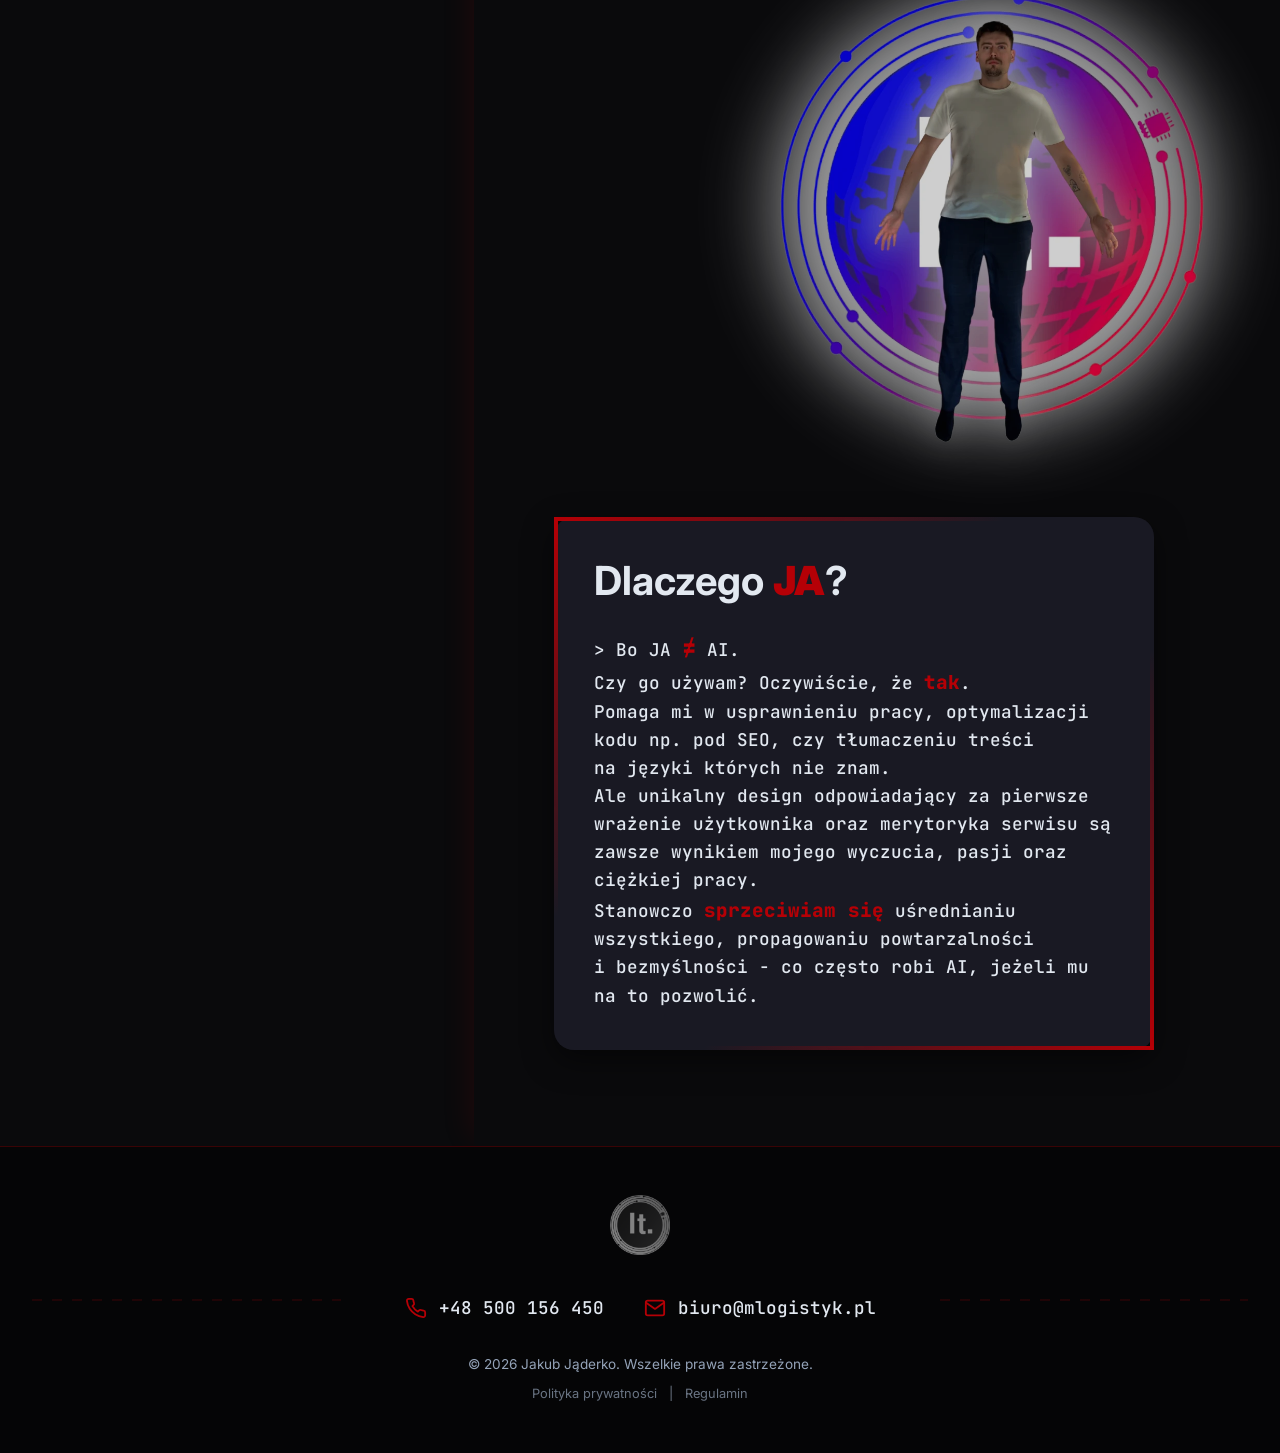
==== commit aad1d33e: "optym" ====
--- a/index.html
+++ b/index.html
@@ -724,6 +724,16 @@
             will-change: transform, opacity;
         }
 
+        @media (max-width: 968px) {
+    .hero-title .line,
+    .hero-content .highlight,
+    .hero-content p {
+        opacity: 1 !important;
+
+        animation-delay: 0.1s !important;
+    }
+}
+
         .hero-desc-wrapper {
             position: relative;
             z-index: 1;
@@ -1418,14 +1428,44 @@
                     <div class="feature-poc">
                         <div class="css-carousel">
                             <div class="carousel-slide">
-                                <span class="poc-placeholder"><img src="Images/strona_glowna/detale.webp" alt="64% ruchu w internecie to smartfony - twórcy stron internetowych często o tym zapominają i nie optymalizują front-endu pod tym kątem" width="960" height="600" loading="lazy" decoding="async"></span>
+                                <span class="poc-placeholder">
+                                    
+<img src="Images/strona_glowna/detale.webp" 
+     srcset="Images/strona_glowna/detale-mobile.webp 600w, 
+             Images/strona_glowna/detale.webp 1080w" 
+     sizes="(max-width: 968px) 100vw, 960px" 
+     width="960" height="600" 
+     alt="64% ruchu w internecie to smartfony - twórcy stron internetowych często o tym zapominają i nie optymalizują front-endu pod tym kątem" 
+     loading="lazy" decoding="async">
+                                </span>
+                           
+                           
                             </div>
                             <div class="carousel-slide">
-                               <span class="poc-placeholder"><img src="Images/strona_glowna/detale2.webp" alt="W internecie na odbiór treści wpływ mają najmniejsze detale - takie jak prawidłowo ustawione favicony" width="960" height="600" loading="lazy" decoding="async"></span>
+                               <span class="poc-placeholder">
+                                
+<img src="Images/strona_glowna/detale2.webp" 
+     srcset="Images/strona_glowna/detale2-mobile.webp 600w, 
+             Images/strona_glowna/detale2.webp 1080w" 
+     sizes="(max-width: 968px) 100vw, 960px" 
+     width="960" height="600" 
+     alt="W internecie na odbiór treści wpływ mają najmniejsze detale - takie jak prawidłowo ustawione favicony" 
+     loading="lazy" decoding="async">
+     
+                            </span>
                             </div>
                             <div class="carousel-slide">
-                                 <span class="poc-placeholder"><img src="Images/strona_glowna/detale3.webp" alt="Desktopowy layout nie zawsze sprawdza się na urządzeniach mobilnych. Ja projektuje całe systemy od podstaw by skalowały się idealnie na każdym urządzeniu." width="960" height="600" loading="lazy" decoding="async"></span>
-                            </div>
+                                 <span class="poc-placeholder">
+                              <img src="Images/strona_glowna/detale3.webp" 
+     srcset="Images/strona_glowna/detale3-mobile.webp 600w, 
+             Images/strona_glowna/detale3.webp 1080w" 
+     sizes="(max-width: 968px) 100vw, 960px" 
+     width="960" height="600" 
+     alt="Desktopowy layout nie zawsze sprawdza się na urządzeniach mobilnych. Ja projektuje całe systemy od podstaw by skalowały się idealnie na każdym urządzeniu." 
+     loading="lazy" decoding="async">
+                                </span>
+                          
+                                </div>
                         </div>
                     </div>
                 </article>
@@ -1437,8 +1477,21 @@
                     </div>
                     <div class="feature-poc">
                         <div class="poc-static">
-                             <span class="poc-placeholder"><img src="Images/strona_glowna/seo.webp" alt="Wizualizacja struktury optymalizacji SEO" width="960" height="600" loading="lazy" decoding="async"></span>
-                        </div>
+
+                             <span class="poc-placeholder">
+                                
+                              <img src="Images/strona_glowna/seo.webp" 
+     srcset="Images/strona_glowna/seo-mobile.webp 600w, 
+             Images/strona_glowna/seo.webp 1080w" 
+     sizes="(max-width: 968px) 100vw, 960px" 
+     width="960" height="600" 
+     alt="Wizualizacja struktury optymalizacji SEO" 
+     loading="lazy" decoding="async">
+                            </span>
+                       
+                       
+                       
+                            </div>
                     </div>
                 </article>
 
@@ -1449,7 +1502,16 @@
                     </div>
                     <div class="feature-poc">
                         <div class="poc-static">
-                             <span class="poc-placeholder"><img src="Images/strona_glowna/rozwiazanie.webp" alt="Kompleksowe wdrożenie projektu i schemat działania" width="960" height="600" loading="lazy" decoding="async"></span>
+                             <span class="poc-placeholder">
+                                
+                            <img src="Images/strona_glowna/rozwiazanie.webp" 
+     srcset="Images/strona_glowna/rozwiazanie-mobile.webp 600w, 
+             Images/strona_glowna/rozwiazanie.webp 1080w" 
+     sizes="(max-width: 968px) 100vw, 960px" 
+     width="960" height="600" 
+     alt="Kompleksowe wdrożenie projektu i schemat działania" 
+     loading="lazy" decoding="async">
+                            </span>
                         </div>
                     </div>
                 </article>
@@ -1458,7 +1520,13 @@
 
             <section class="story-section-2">
                 <div class="story-header-2-img">
-                    <img src="Images/strona_glowna/dew-lata.webp" width="960" height="960" alt="Jakub Jąderko - Full-stack Web Developer" loading="lazy" decoding="async">
+<img src="Images/strona_glowna/dew-lata.webp" 
+     srcset="Images/strona_glowna/dew-lata-mobile.webp 640w, 
+             Images/strona_glowna/dew-lata.webp 1400w" 
+     sizes="(max-width: 968px) 100vw, 960px" 
+     width="960" height="960" 
+     alt="Jakub Jąderko - Full-stack Web Developer" 
+     loading="lazy" decoding="async">
                 </div>
                 <div class="story-header-2">
                     <h2 id="t-story2-h2">Dlaczego <span class="highlight" style="font-size: inherit;">JA</span>?</h2>
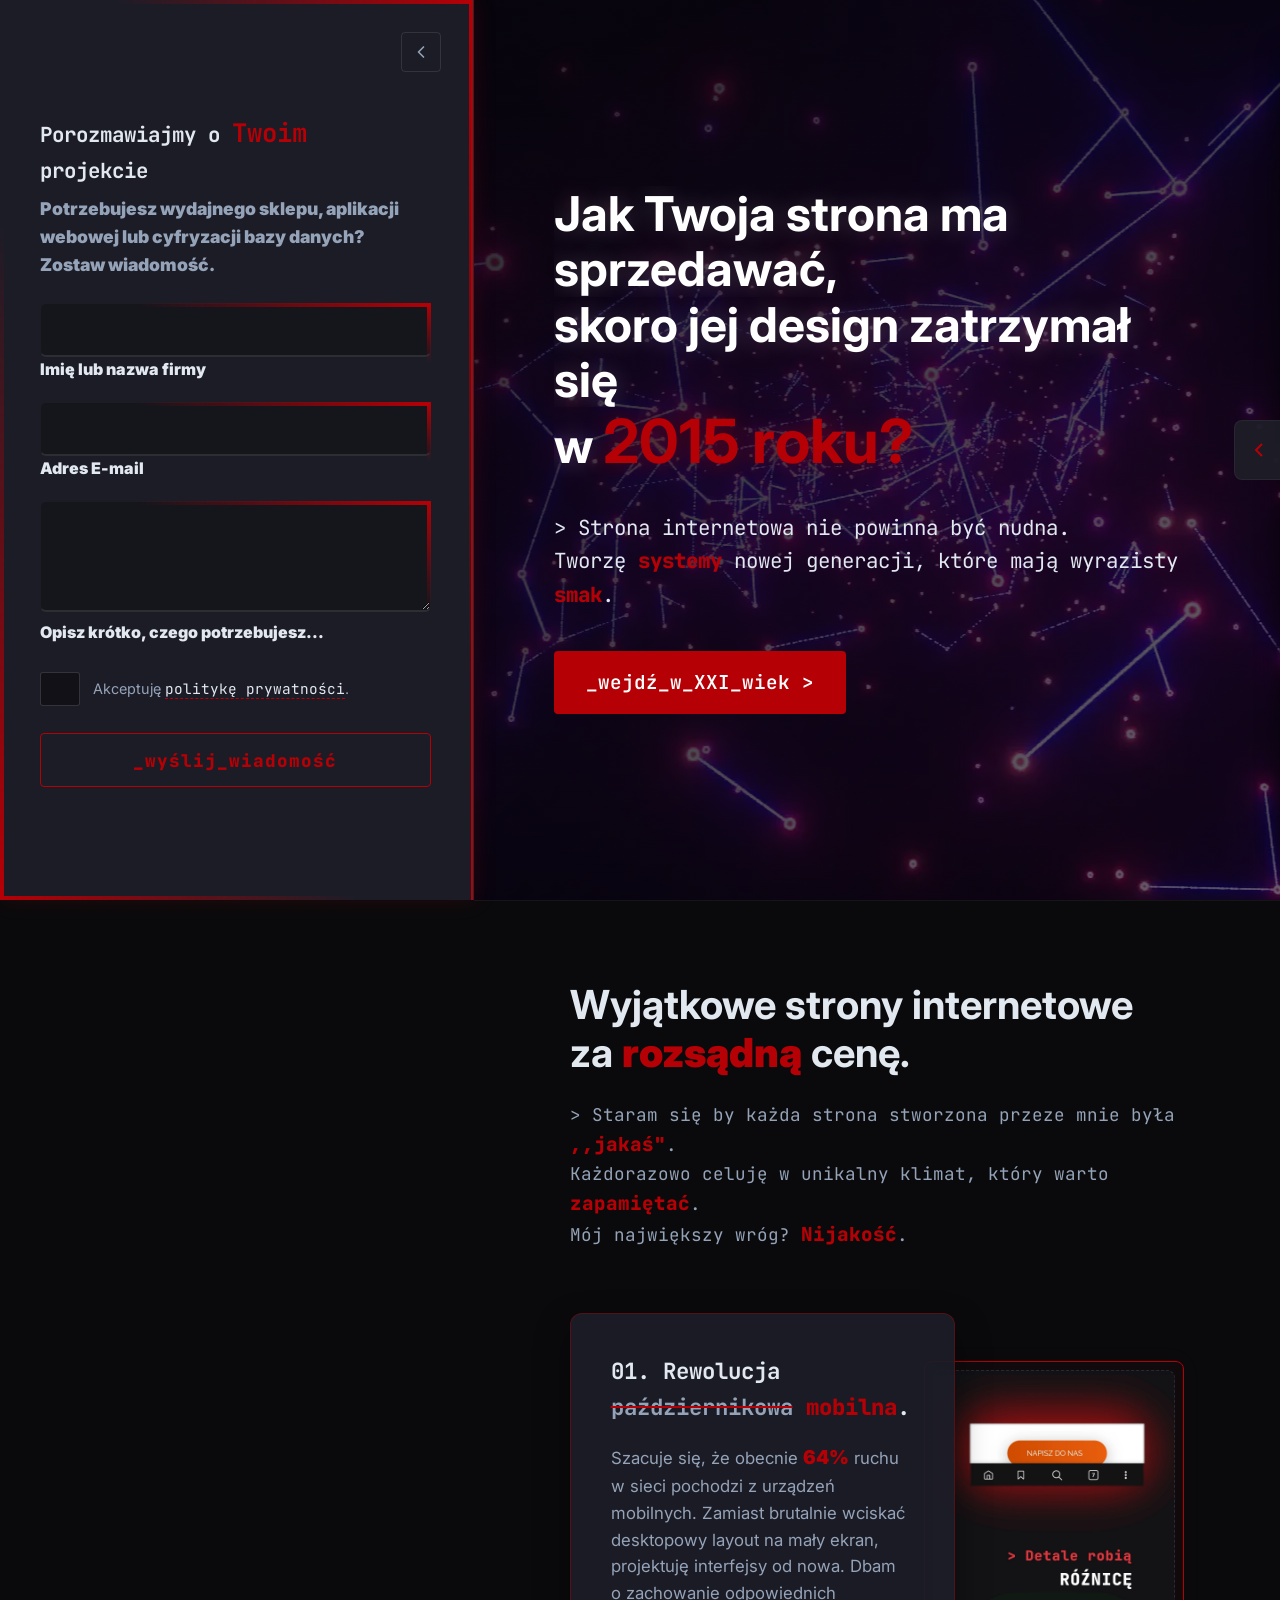
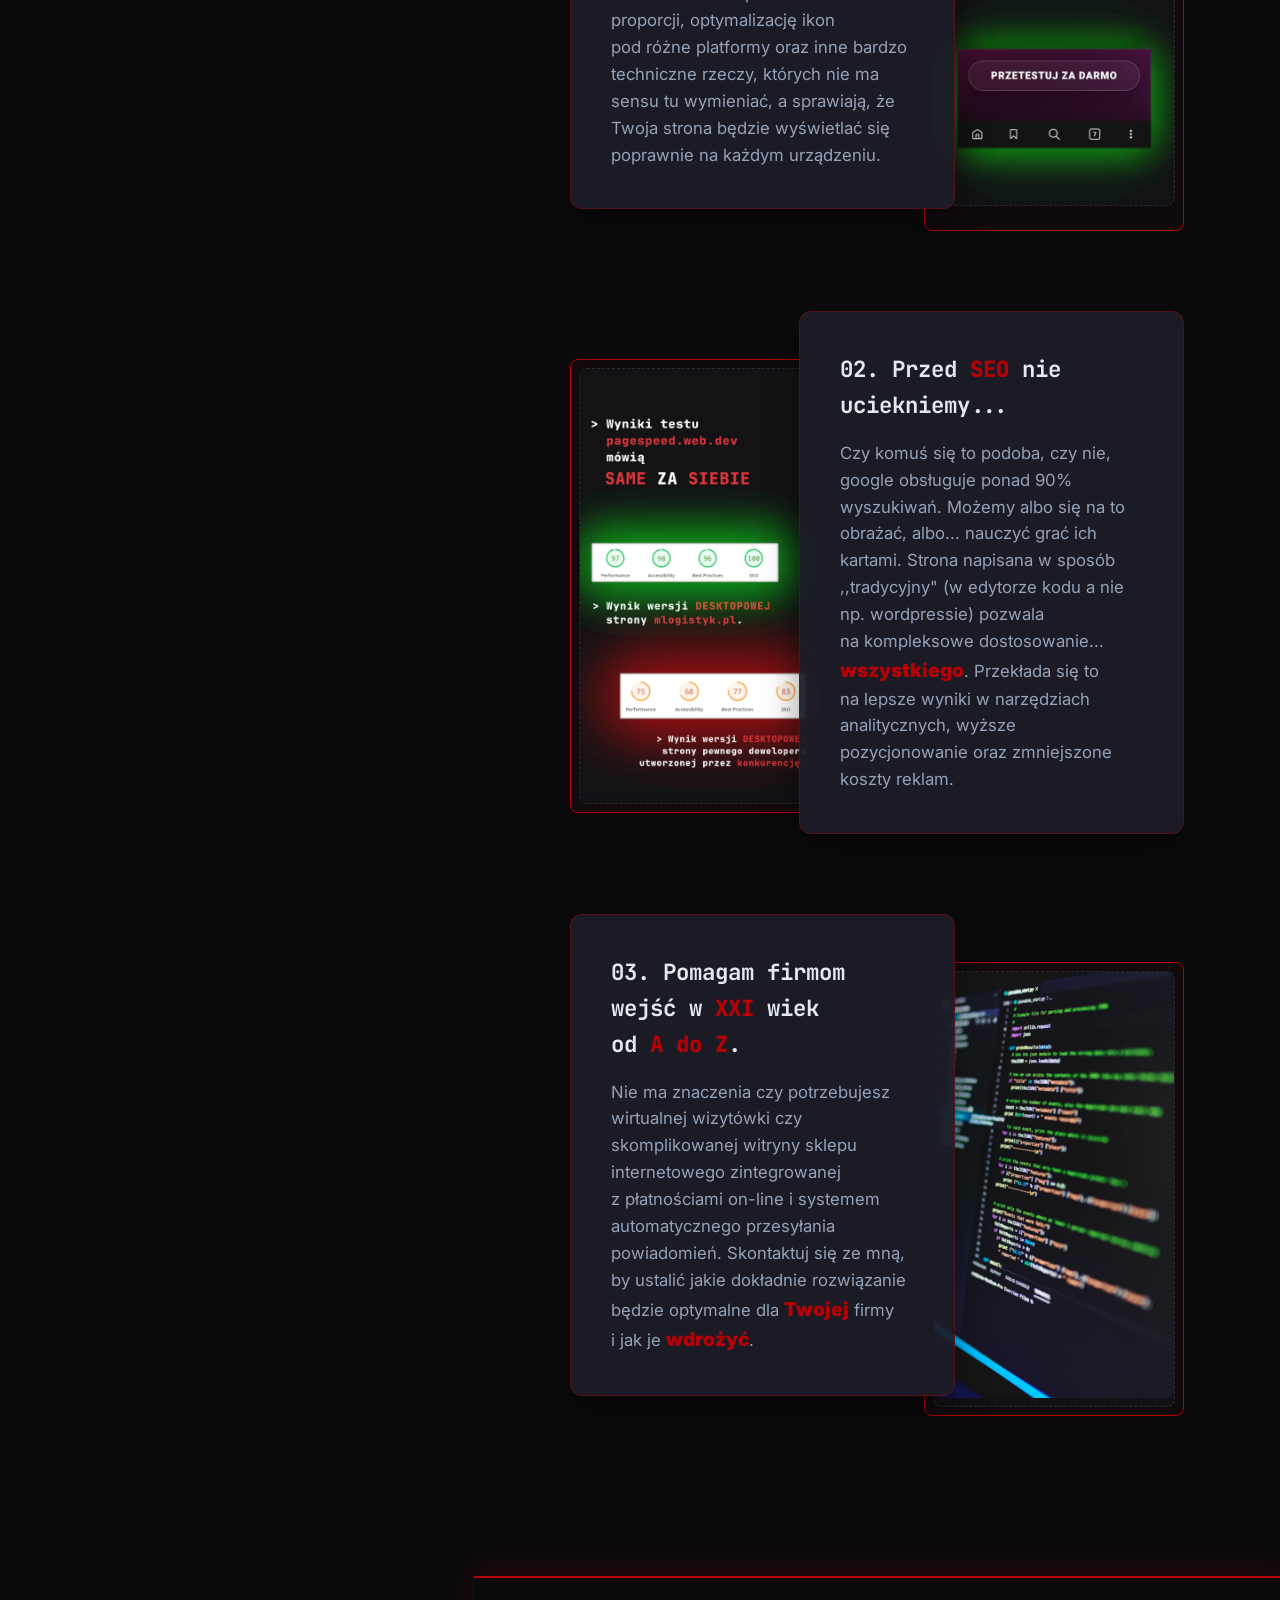
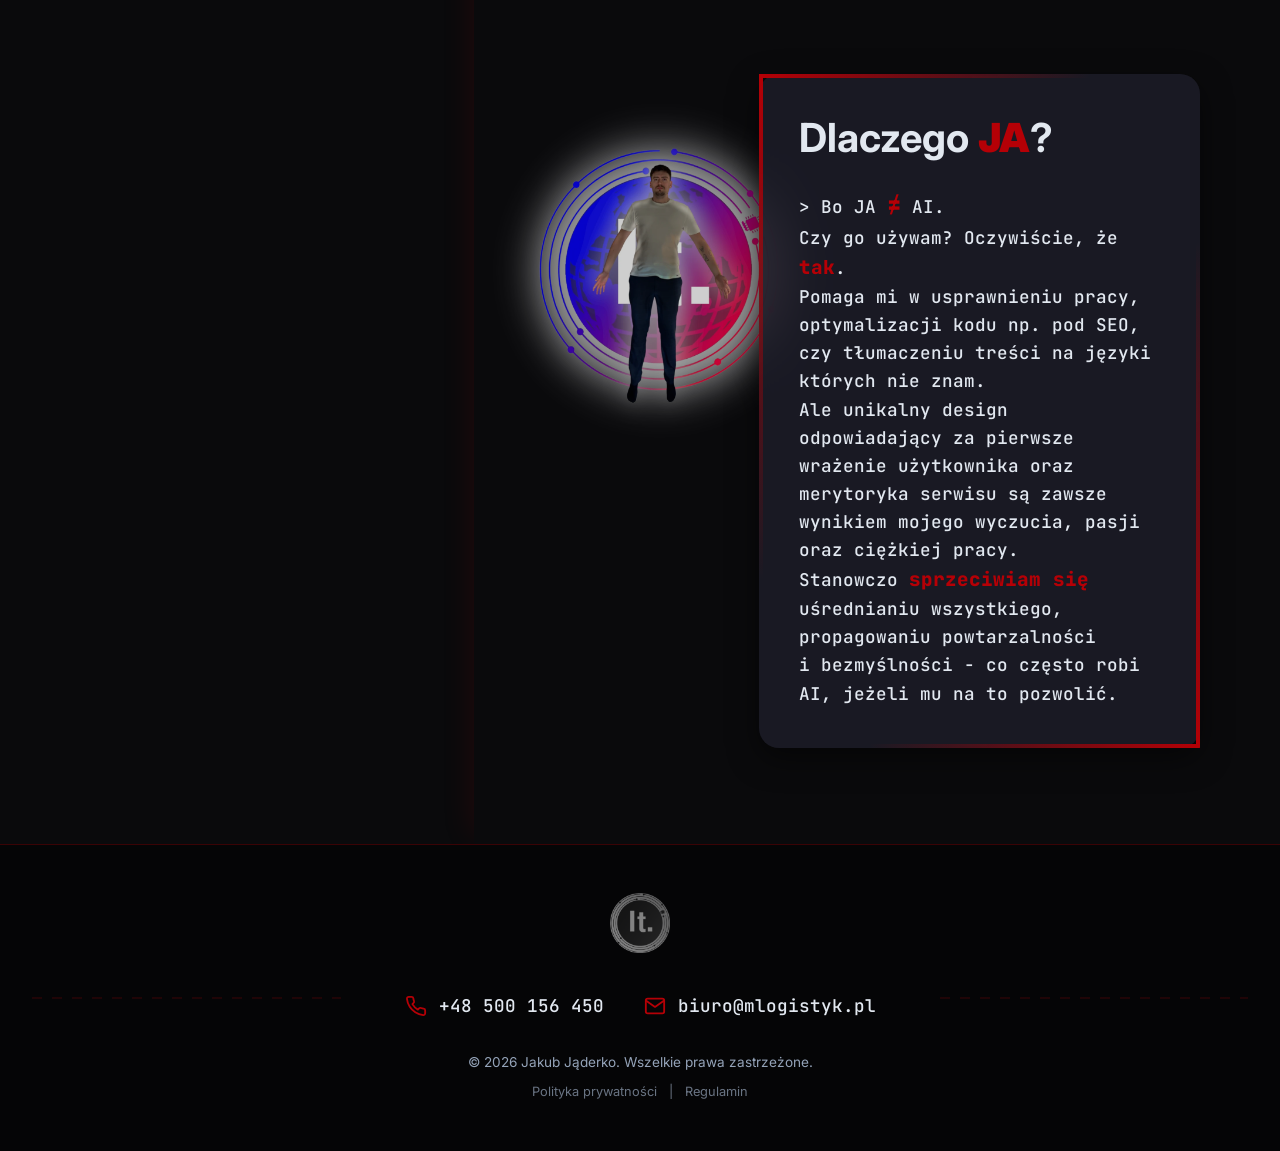
==== commit 5ab7cdb6: "wdwd" ====
--- a/index.html
+++ b/index.html
@@ -729,8 +729,9 @@
     .hero-content .highlight,
     .hero-content p {
         opacity: 1 !important;
-
-        animation-delay: 0.1s !important;
+        transform: none !important;
+        animation: none !important;
+        animation-delay: 0s !important;
     }
 }
 
@@ -1009,7 +1010,7 @@
             border-top: 2px solid var(--accent-bordeaux);
             /* Wymiana drop-shadow na box-shadow (lepszy preformance) */
             box-shadow: 0 -10px 30px rgba(181, 0, 6, 0.15);
-            min-height: 130vh;
+            min-height: 90vh;
             display: flex;
             flex-direction: row;
 
@@ -1027,7 +1028,7 @@
             padding: 40px;
             box-shadow: 0 10px 30px rgba(0,0,0,0.5);
             justify-self: flex-end;
-            align-self: flex-end;
+            align-self: flex-start;
         }
 
         .story-header-2::before, .story-header-2::after {
@@ -1071,19 +1072,19 @@
         }
 
         .story-header-2-img {
-            position: absolute;
-            right: -10%;
+            position: relative;
+            right: 15%;
             top: -10%;
             z-index: 0;
-            max-width: 90%;
+            
             justify-self: start;
             align-self: flex-start;
         }
 
         .story-header-2-img img {
-            width: 100%;
+            width: 200%;
             height: auto;
-            max-height: 90vh;
+            
             object-fit: contain;
             opacity: 0.8;
         }
@@ -1451,7 +1452,7 @@
      width="960" height="600" 
      alt="W internecie na odbiór treści wpływ mają najmniejsze detale - takie jak prawidłowo ustawione favicony" 
      loading="lazy" decoding="async">
-     
+
                             </span>
                             </div>
                             <div class="carousel-slide">
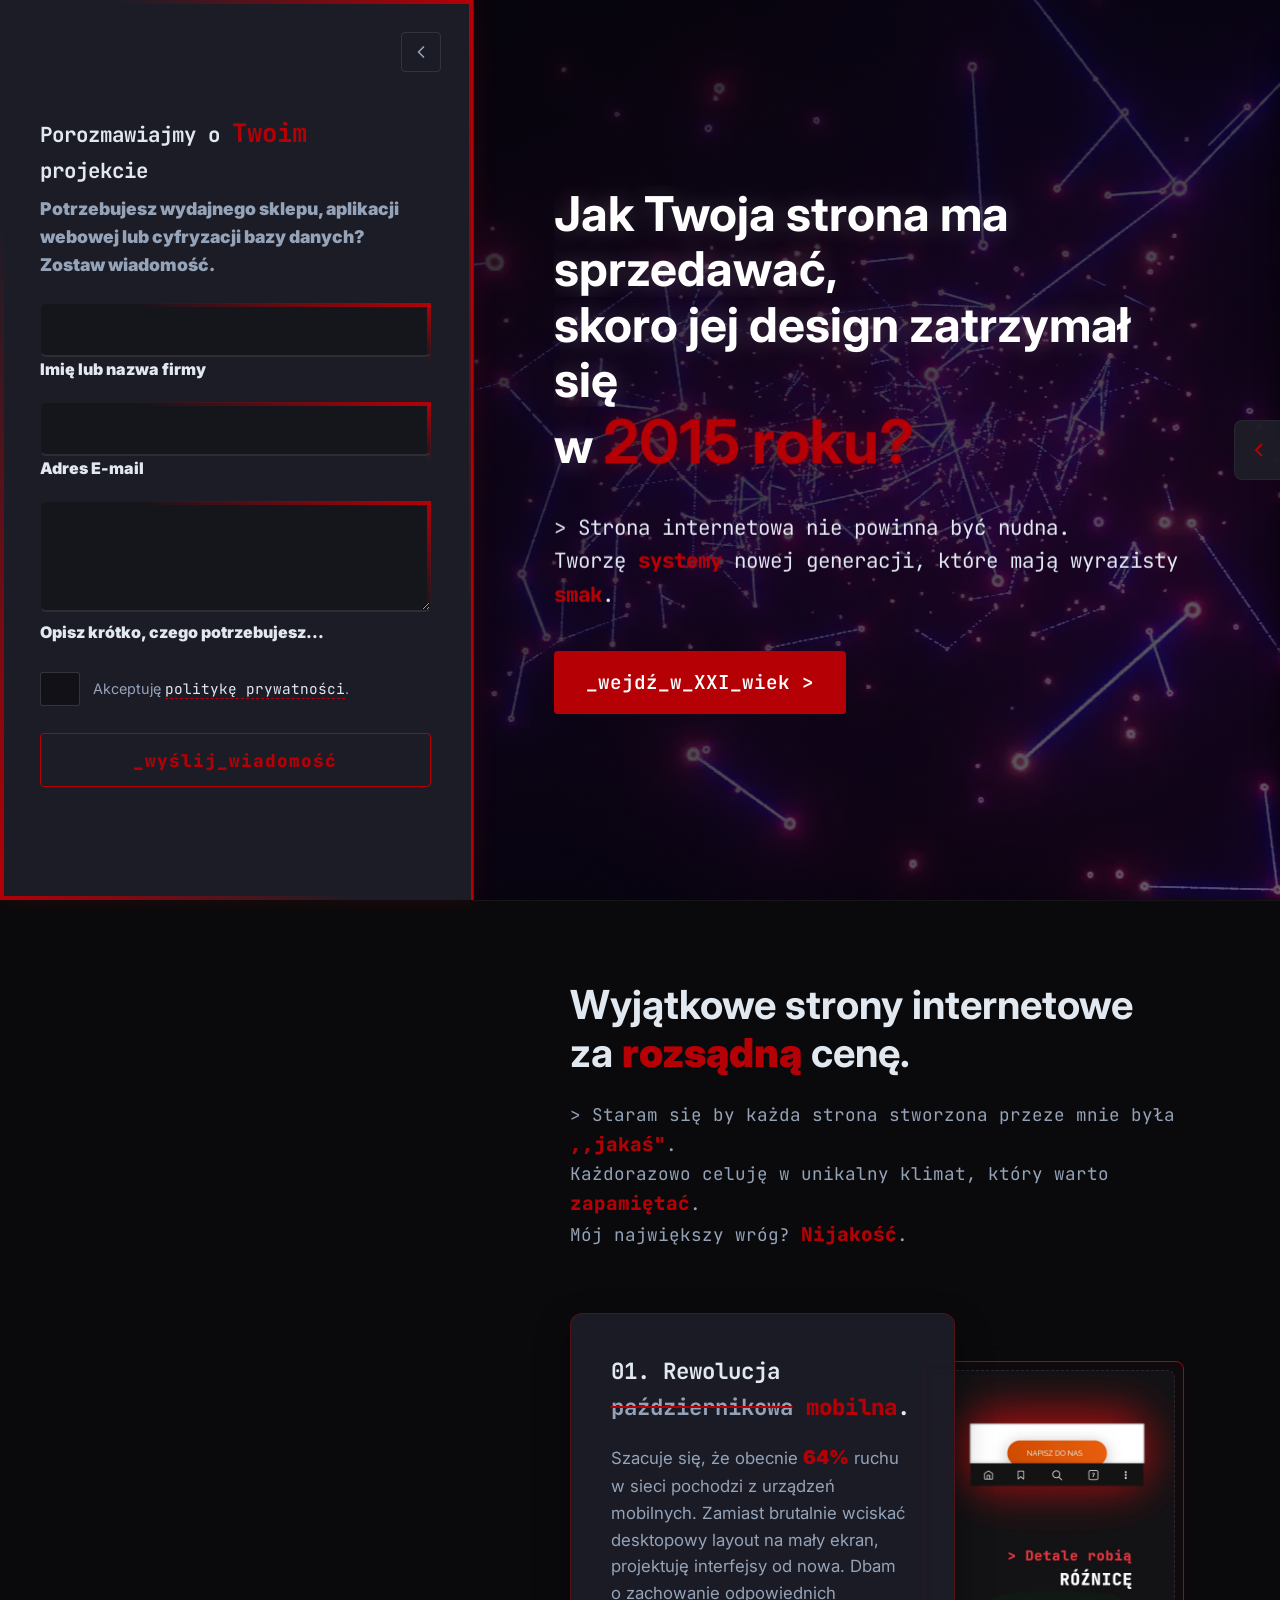
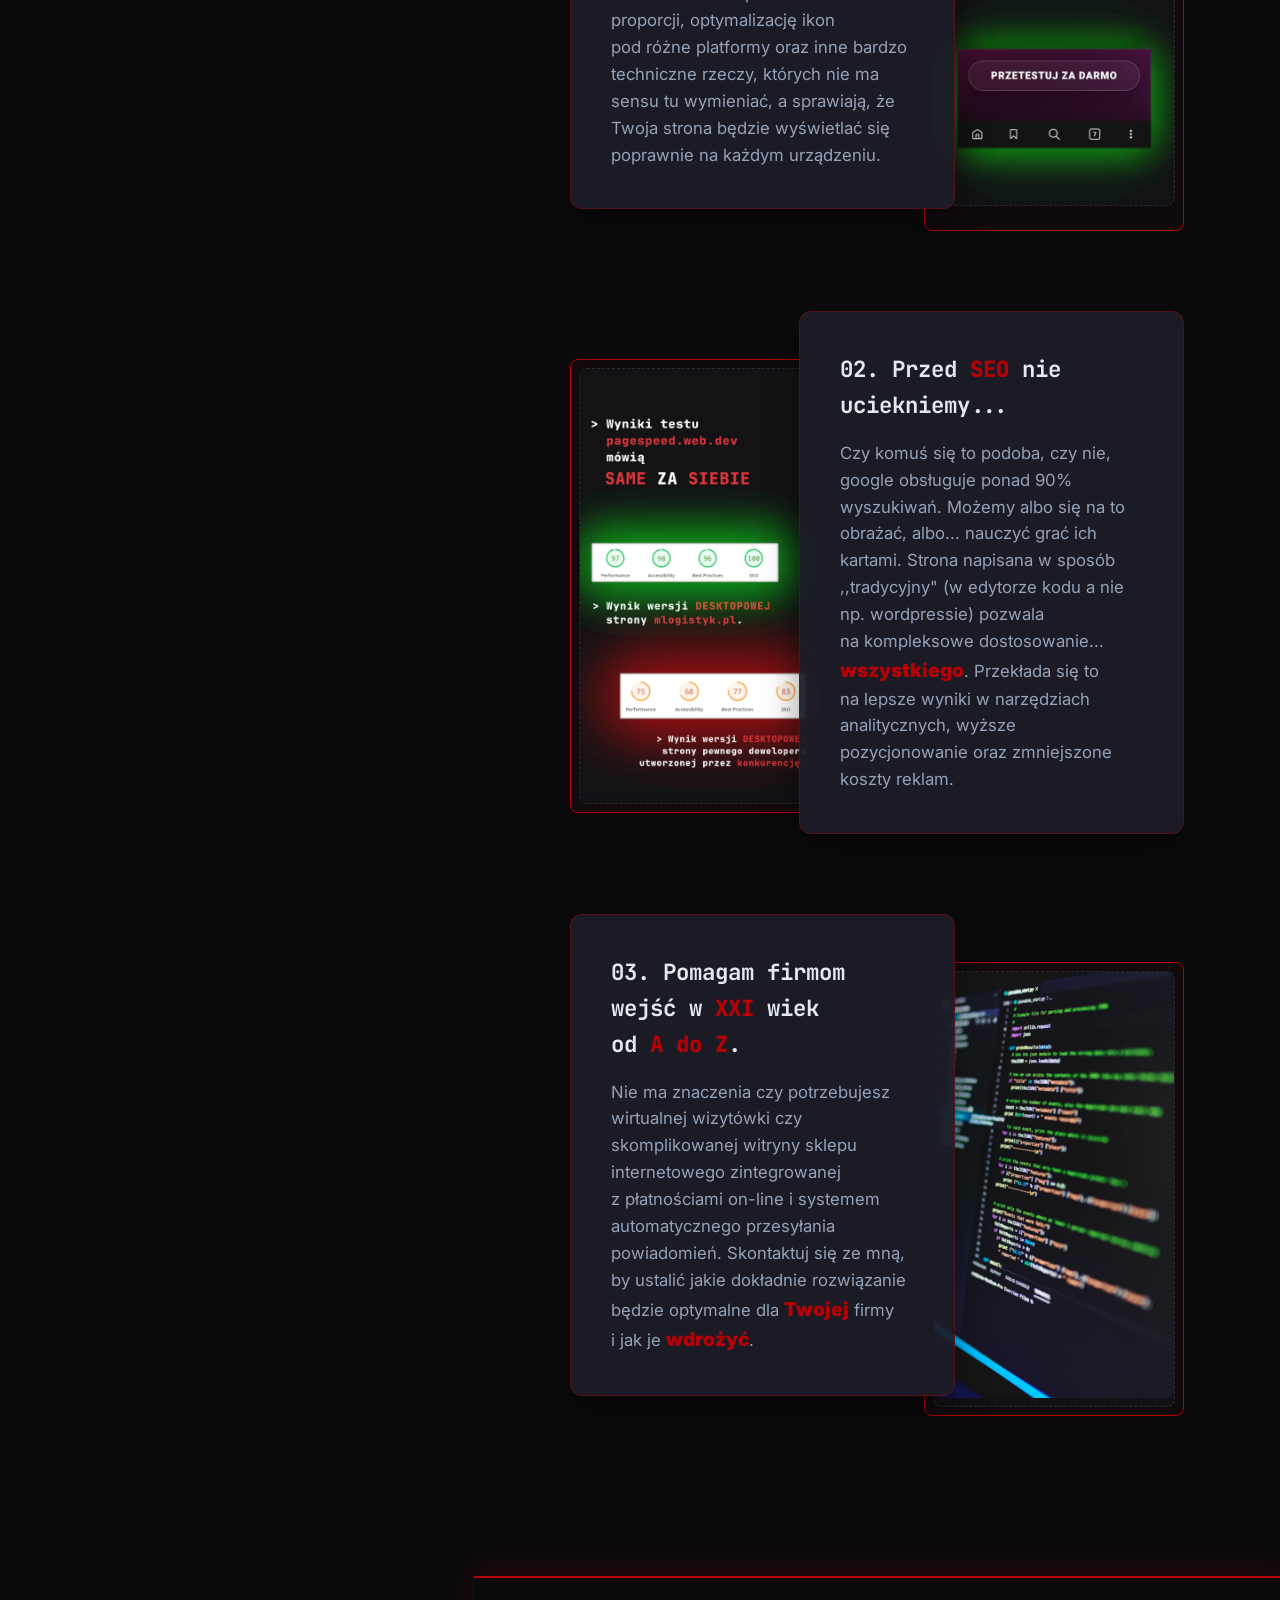
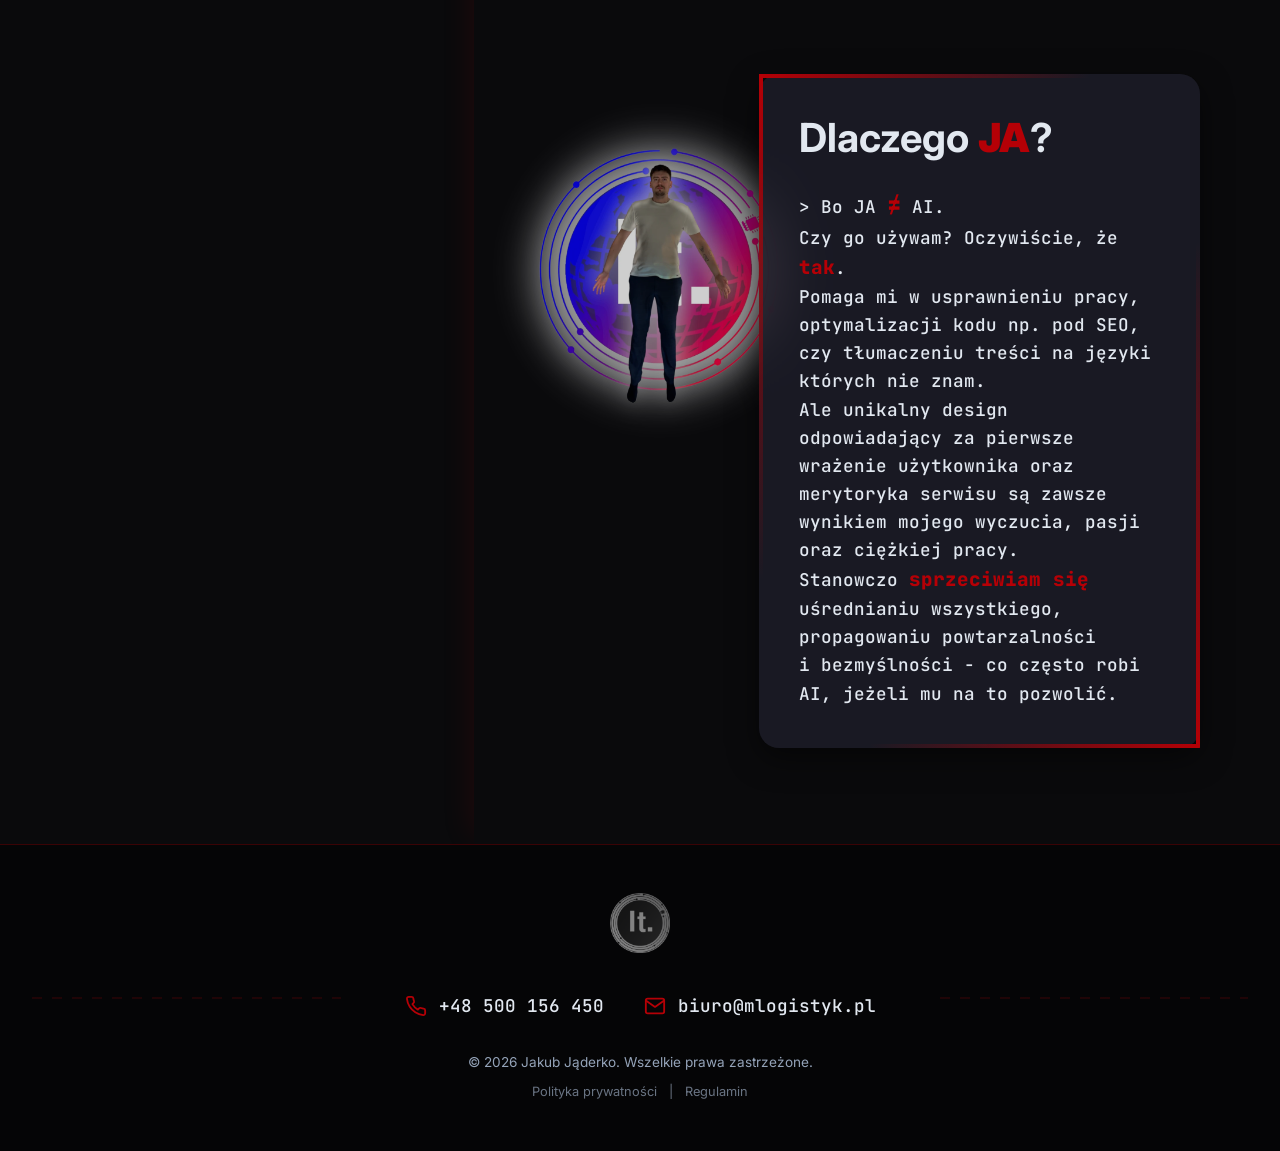
==== commit 23b08c55: "wddw" ====
--- a/index.html
+++ b/index.html
@@ -189,6 +189,100 @@
             transform: scale(0.95);
         }
 
+
+
+
+                .profile-logo img {
+            width: 40px;
+            opacity: 0.5;
+            margin-bottom: 2rem;
+            z-index: 0;
+        }
+
+        .profile-image-container {
+            position: absolute;
+            width: auto;
+            height: auto;
+            bottom: -5%;
+            left: 0;
+            margin: 0;
+            transition: transform 0.4s ease;
+            will-change: transform;
+        }
+
+        .profile-image-container:hover {
+            transform: scale(1.02);
+        }
+
+        .profile-image {
+            width: 100%;
+            height: 100%;
+            object-fit: cover;
+            /* Usunięto sprzętożerny drop-shadow, na rzecz wydajnego cienia we wrapperze, jeśli potrzebny */
+        }
+
+        .profile-text {
+            z-index: 100;
+            background: rgba(40, 40, 50, 0.6);
+            backdrop-filter: blur(10px);
+            -webkit-backdrop-filter: blur(10px);
+            border-radius: 16px;
+            padding: 1.5rem;
+            margin-top: 5%;
+            position: relative;
+            box-shadow: 0 10px 25px rgba(0,0,0,0.3);
+        }
+
+        .profile-text::before, .profile-text::after {
+            content: "";
+            position: absolute;
+            inset: 0;
+            pointer-events: none;
+            z-index: 20;
+        }
+
+        .profile-text::before {
+            background: 
+                linear-gradient(to bottom, var(--accent-bordeaux) 0%, transparent 100%) top left / 4px 75% no-repeat,
+                linear-gradient(to top, var(--accent-bordeaux) 0%, transparent 100%) bottom right / 4px 75% no-repeat;
+        }
+
+        .profile-text::after {
+            background: 
+                linear-gradient(to right, var(--accent-bordeaux) 0%, transparent 100%) top left / 75% 4px no-repeat,
+                linear-gradient(to left, var(--accent-bordeaux) 0%, transparent 100%) bottom right / 75% 4px no-repeat;
+        }
+
+        .profile-text h1 {
+            font-size: 1.3rem;
+            line-height: 1.2;
+            margin-bottom: 0.8rem;
+            font-family: 'Inter', sans-serif;
+        }
+
+        .profile-text h1 span {
+            font-size: 0.9rem;
+            color: rgb(255, 82, 82);
+            font-family: 'JetBrains Mono', monospace;
+            font-weight: 900;
+        }
+
+        .profile-text p {
+            font-size: 0.95rem;
+            color: var(--text-main);
+            line-height: 1.5;
+        }
+
+
+
+
+
+
+
+
+
+
+
         .sidebar.collapsed .profile-view {
             transform: scale(1);
             opacity: 1;
@@ -371,86 +465,7 @@
             transform: translateY(-2px);
         }
 
-        .profile-logo img {
-            width: 40px;
-            opacity: 0.5;
-            margin-bottom: 2rem;
-            z-index: 0;
-        }
-
-        .profile-image-container {
-            position: absolute;
-            width: auto;
-            height: auto;
-            bottom: -5%;
-            left: 0;
-            margin: 0;
-            transition: transform 0.4s ease;
-            will-change: transform;
-        }
-
-        .profile-image-container:hover {
-            transform: scale(1.02);
-        }
-
-        .profile-image {
-            width: 100%;
-            height: 100%;
-            object-fit: cover;
-            /* Usunięto sprzętożerny drop-shadow, na rzecz wydajnego cienia we wrapperze, jeśli potrzebny */
-        }
-
-        .profile-text {
-            z-index: 100;
-            background: rgba(40, 40, 50, 0.6);
-            backdrop-filter: blur(10px);
-            -webkit-backdrop-filter: blur(10px);
-            border-radius: 16px;
-            padding: 1.5rem;
-            margin-top: 5%;
-            position: relative;
-            box-shadow: 0 10px 25px rgba(0,0,0,0.3);
-        }
-
-        .profile-text::before, .profile-text::after {
-            content: "";
-            position: absolute;
-            inset: 0;
-            pointer-events: none;
-            z-index: 20;
-        }
-
-        .profile-text::before {
-            background: 
-                linear-gradient(to bottom, var(--accent-bordeaux) 0%, transparent 100%) top left / 4px 75% no-repeat,
-                linear-gradient(to top, var(--accent-bordeaux) 0%, transparent 100%) bottom right / 4px 75% no-repeat;
-        }
-
-        .profile-text::after {
-            background: 
-                linear-gradient(to right, var(--accent-bordeaux) 0%, transparent 100%) top left / 75% 4px no-repeat,
-                linear-gradient(to left, var(--accent-bordeaux) 0%, transparent 100%) bottom right / 75% 4px no-repeat;
-        }
-
-        .profile-text h1 {
-            font-size: 1.3rem;
-            line-height: 1.2;
-            margin-bottom: 0.8rem;
-            font-family: 'Inter', sans-serif;
-        }
-
-        .profile-text h1 span {
-            font-size: 0.9rem;
-            color: rgb(255, 82, 82);
-            font-family: 'JetBrains Mono', monospace;
-            font-weight: 900;
-        }
-
-        .profile-text p {
-            font-size: 0.95rem;
-            color: var(--text-main);
-            line-height: 1.5;
-        }
+
 
         .success-overlay {
             position: absolute;
@@ -650,7 +665,7 @@
             display: flex;
             align-items: center;
             gap: 1rem;
-            margin-top: 5%;&nbsp;
+            margin-top: 5%;
             
 
         }
@@ -1197,9 +1212,10 @@
             .sidebar {
                 width: 100%;
                 max-width: 100%;
-                height: 100dvh; /* Użycie 100dvh eliminuje problem paska przeglądarki Safari/Chrome */
+                height: auto; /* Użycie 100dvh eliminuje problem paska przeglądarki Safari/Chrome */
                 position: relative;
-                padding: 0;
+                padding-top: 5%;
+                padding-bottom: 7%;
                 order: 2; 
                 overflow: hidden; 
                 border-right: none;
@@ -1207,46 +1223,146 @@
             }
 
             .sidebar-view {
-                position: absolute; 
+                position: relative; 
                 top: 0;
                 left: 0;
                 width: 100%;
-                height: 100%; 
-                padding: 4rem 1.5rem 2rem 1.5rem;
+                height: auto; 
+                padding: 1rem 1.5rem 1rem 1.5rem;
                 display: flex;
                 flex-direction: column;
                 justify-content: center;
             }
 
+            .sidebar-view h2 {
+                font-size: 1.2rem;
+            }
+
             .form-view { 
                 z-index: 2;
                 border-right: none; 
                 background-color: var(--bg-panel);
-                padding: 7%;
+                
             }
 
             .sidebar.collapsed .form-view { 
                 transform: translateX(-100%); 
             }
+
+
+            .sidebar-toggle {
+                display: none;
+            }
+
+
+
+              .profile-view {
+            z-index: 1;
+            background-color: var(--bg-panel);
+            display: none;
+            max-height: 100vh;
+            flex-direction: column;
+            opacity: 0;
+            align-items: center;
+            text-align: center;
+            justify-content: start;
+            transform: scale(0.95);
+            position: relative;
+        }
+
+
+
+
+                .profile-logo img {
+            width: 40px;
+            opacity: 0.5;
+            margin-bottom: 2rem;
+            z-index: 0;
+        }
+
+        .profile-image-container {
+            position: relative;
+            width: auto;
+            height: auto;
+            bottom: 0;
+            left: 0;
+            margin: 0;
+            transition: transform 0.4s ease;
+            will-change: transform;
+        }
+
+        .profile-image-container:hover {
+            transform: scale(1.02);
+        }
+
+        .profile-image {
+            width: 100%;
+            height: 100%;
+            object-fit: cover;
+           
+        }
+
+        .profile-text {
+            z-index: 100;
+            background: rgba(40, 40, 50, 0.6);
+            backdrop-filter: blur(10px);
+            -webkit-backdrop-filter: blur(10px);
+            border-radius: 16px;
+            padding: 1.5rem;
             
-            .profile-view {
-                z-index: 1;
-                justify-content: flex-start;
-                padding-top: 5rem; 
-            }
-
-            .profile-image-container {
-                position: relative;
-                bottom: auto;
-                left: 0;
-                width: 100%;
-                max-width: 400px; 
-                margin: 2rem auto 0 auto;
-            }
-
-            .profile-text {
-                margin-top: 0;
-            }
+            position: relative;
+            top: 0;
+            box-shadow: 0 10px 25px rgba(0,0,0,0.3);
+        }
+
+        .profile-text::before, .profile-text::after {
+            content: "";
+            position: relative;
+            inset: 0;
+            pointer-events: none;
+            z-index: 20;
+        }
+
+        .profile-text::before {
+            background: 
+                linear-gradient(to bottom, var(--accent-bordeaux) 0%, transparent 100%) top left / 4px 75% no-repeat,
+                linear-gradient(to top, var(--accent-bordeaux) 0%, transparent 100%) bottom right / 4px 75% no-repeat;
+        }
+
+        .profile-text::after {
+            background: 
+                linear-gradient(to right, var(--accent-bordeaux) 0%, transparent 100%) top left / 75% 4px no-repeat,
+                linear-gradient(to left, var(--accent-bordeaux) 0%, transparent 100%) bottom right / 75% 4px no-repeat;
+        }
+
+        .profile-text h1 {
+            font-size: 1.3rem;
+            line-height: 1.2;
+            margin-bottom: 0.8rem;
+            font-family: 'Inter', sans-serif;
+        }
+
+        .profile-text h1 span {
+            font-size: 0.9rem;
+            color: rgb(255, 82, 82);
+            font-family: 'JetBrains Mono', monospace;
+            font-weight: 900;
+        }
+
+        .profile-text p {
+            font-size: 0.95rem;
+            color: var(--text-main);
+            line-height: 1.5;
+        }
+
+
+
+
+
+
+
+
+
 
             .main-content {
                 width: 100%;
@@ -1339,6 +1455,8 @@
     white-space: nowrap;
     border: 0;
 }
+
+
     </style>
 </head>
 <body>
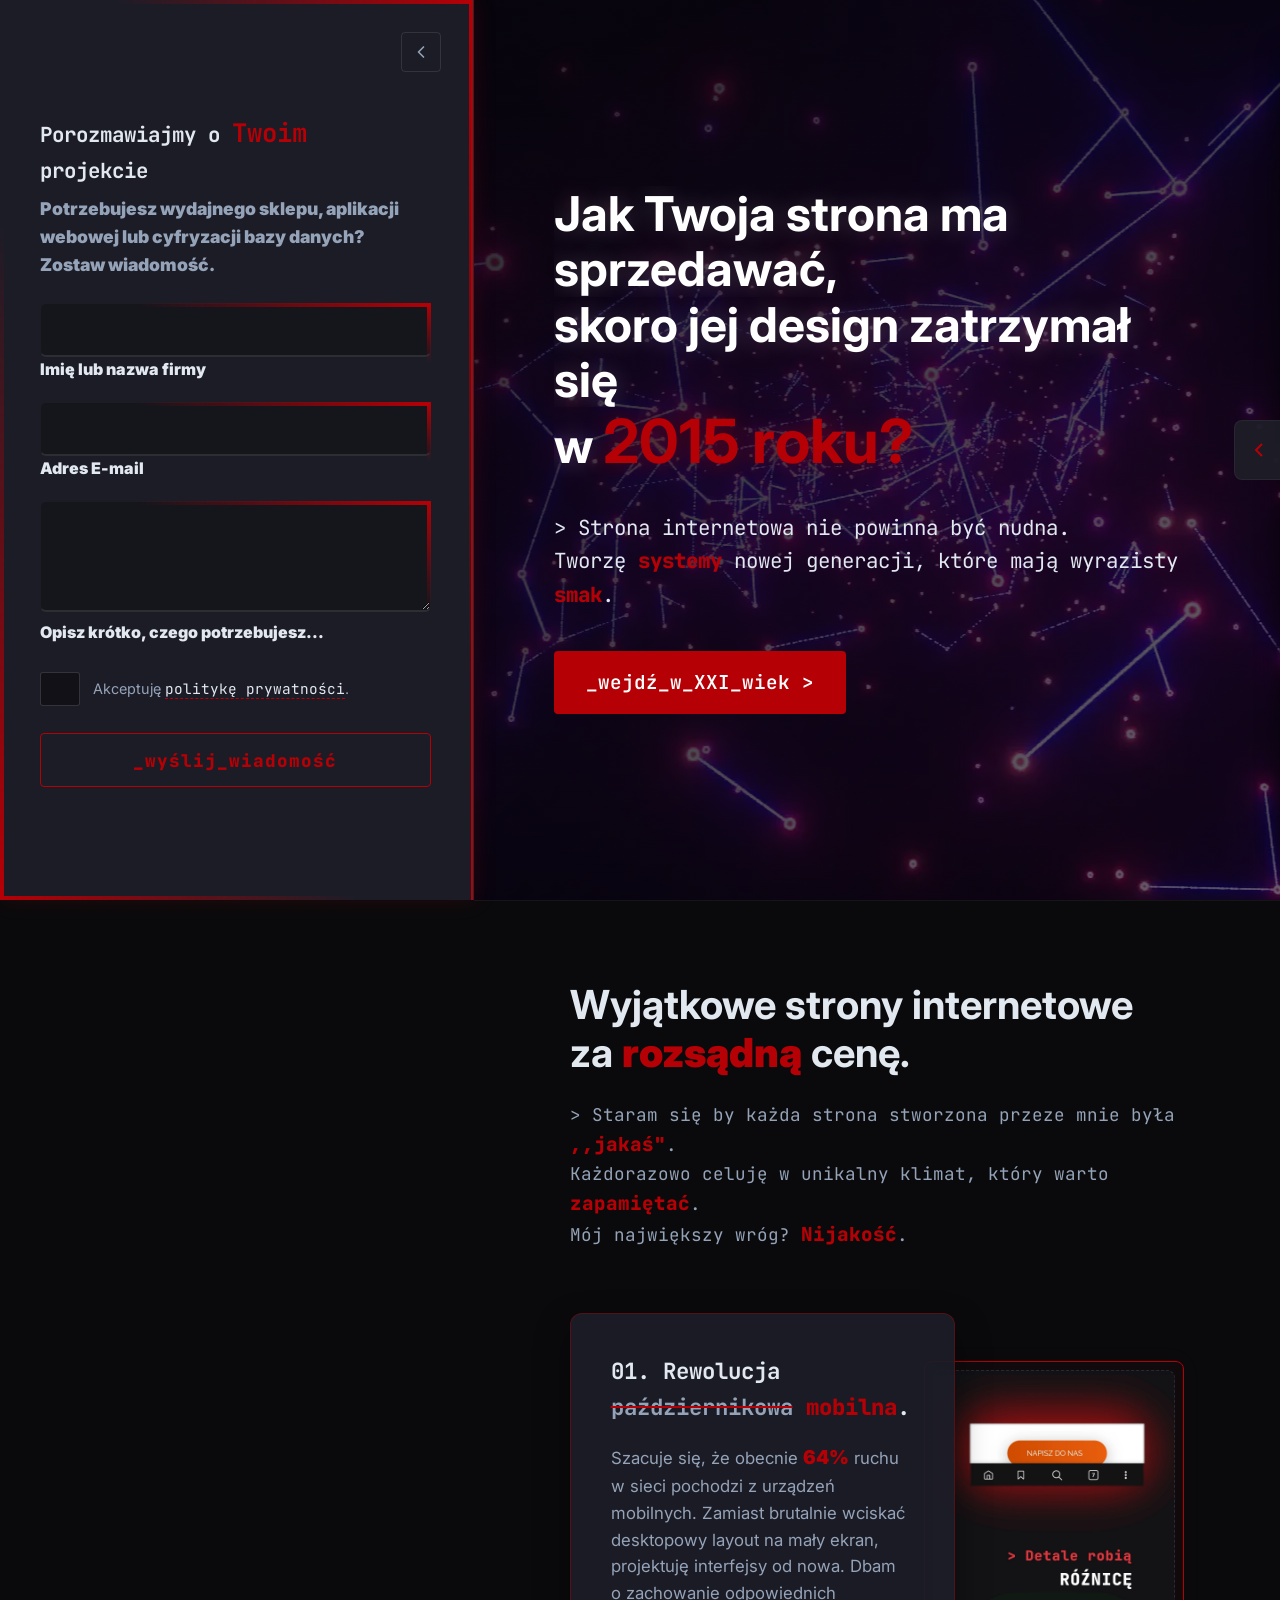
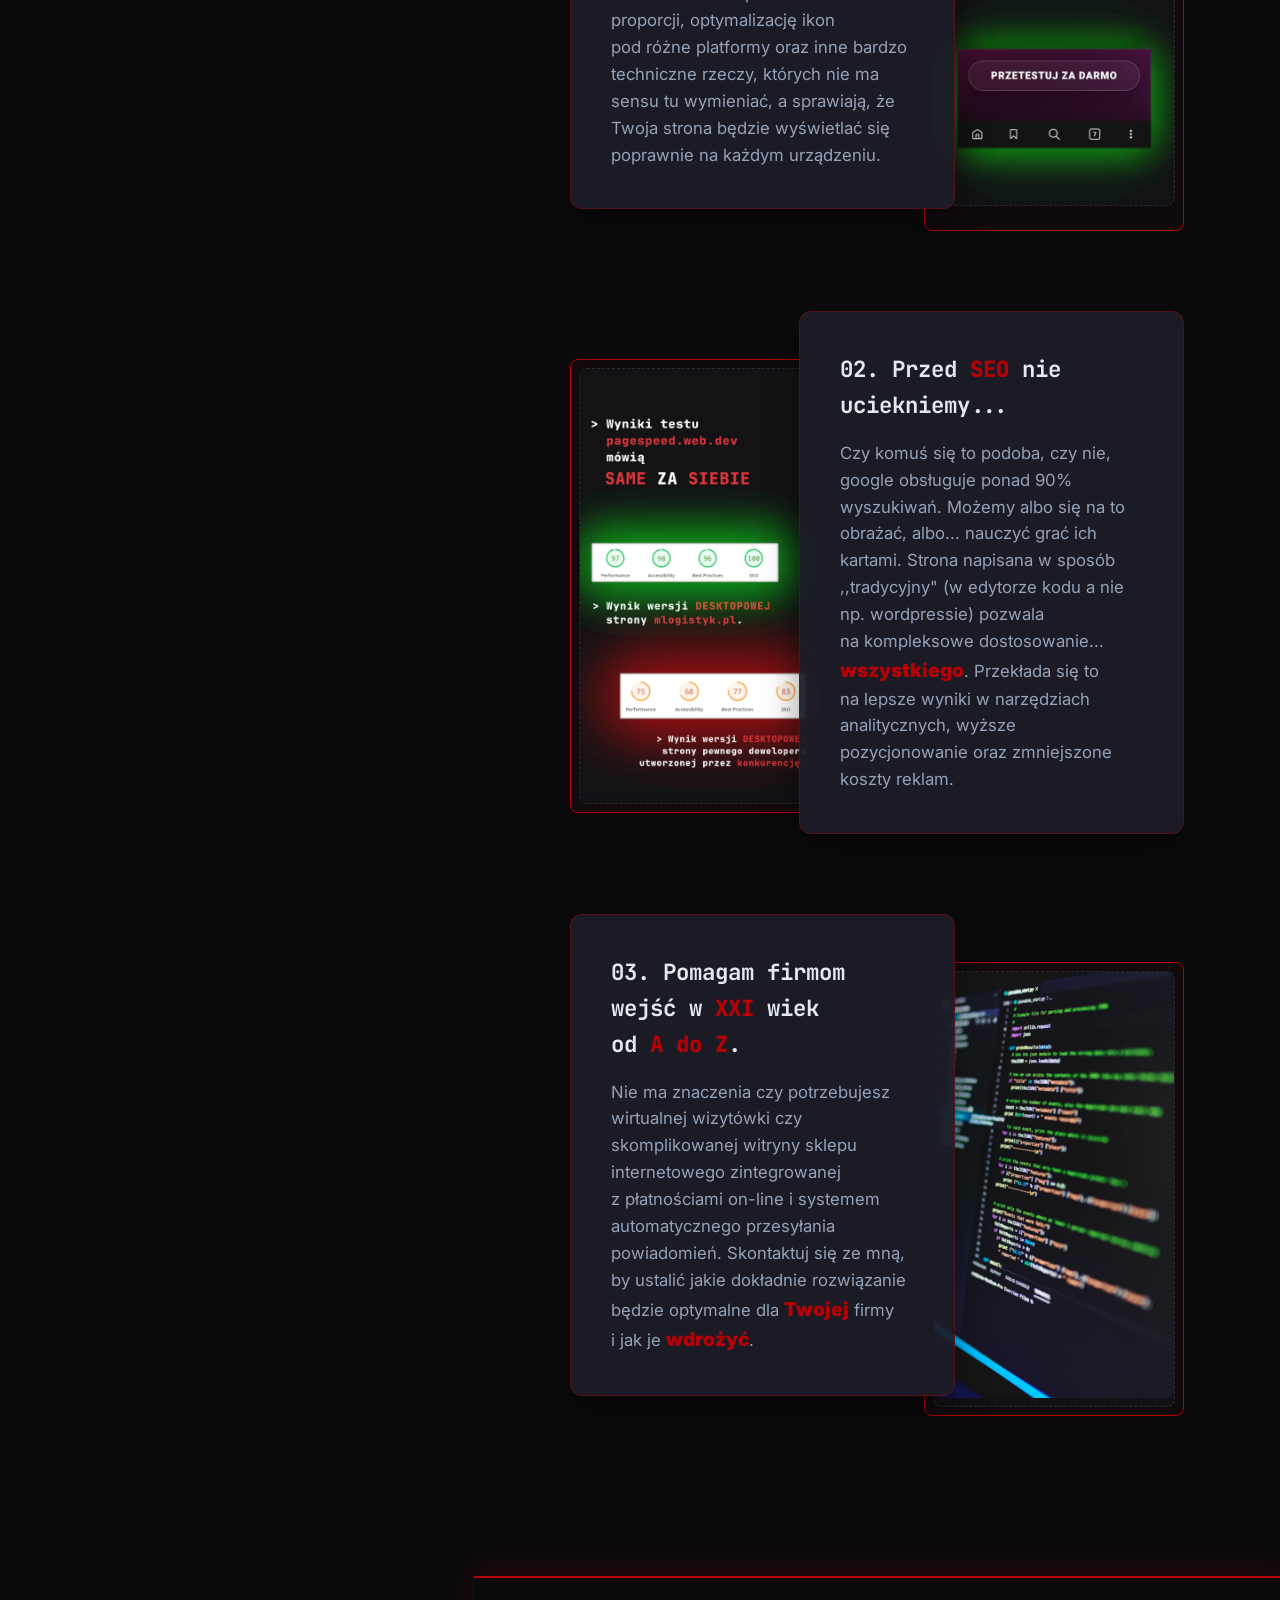
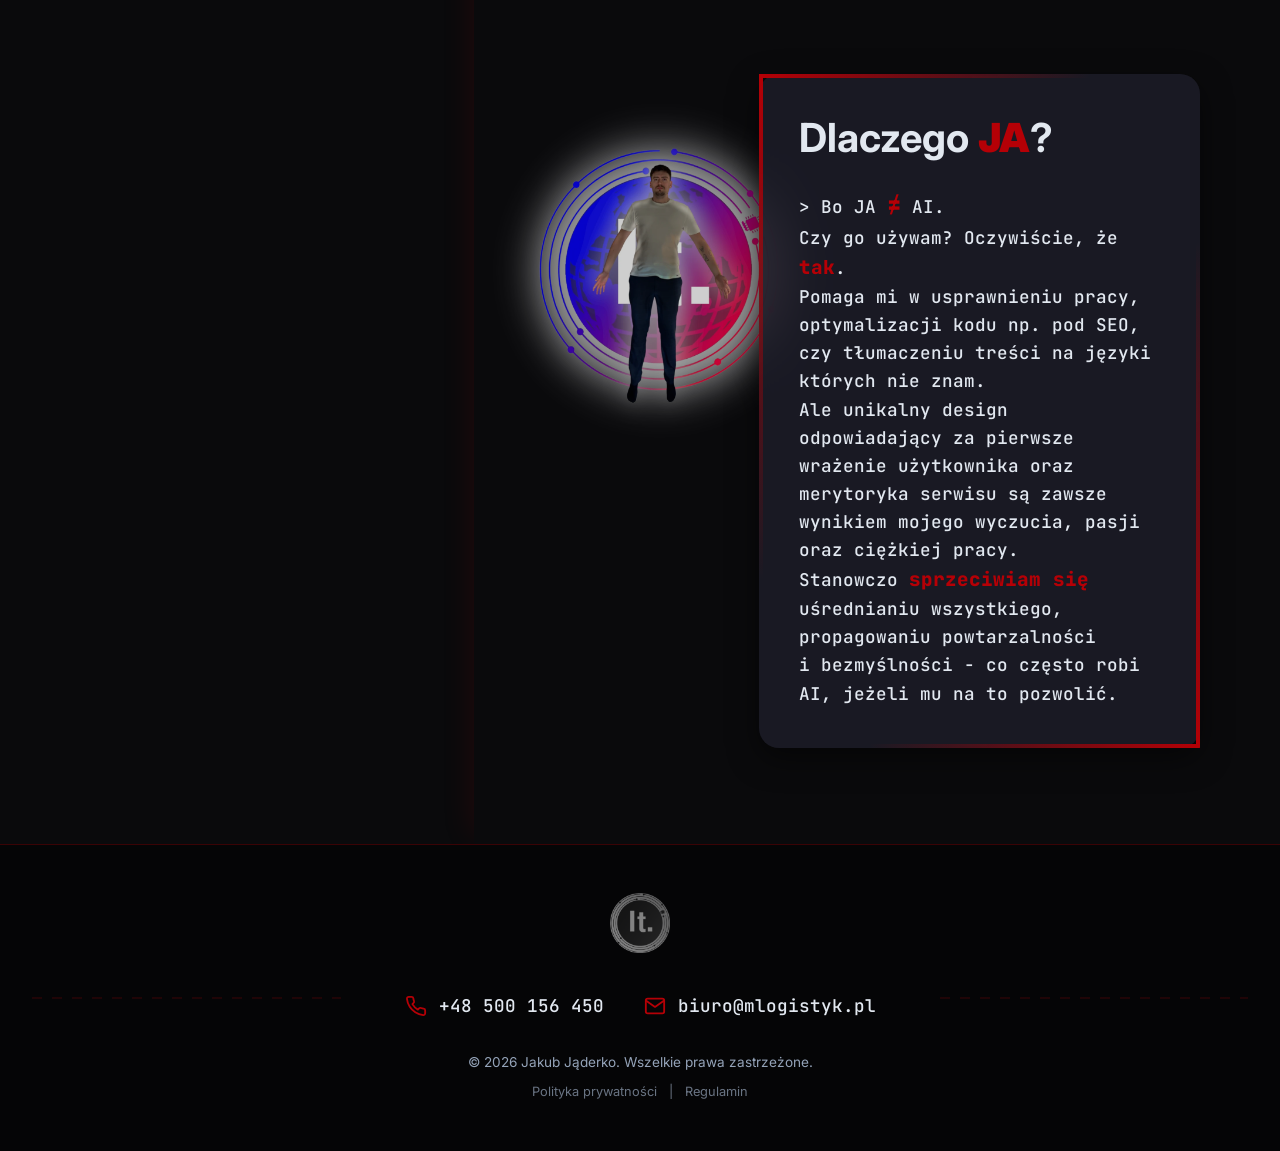
==== commit 6128878b: "scsc" ====
--- a/index.html
+++ b/index.html
@@ -1497,6 +1497,15 @@
                 <a href="#" class="active">
                     <span class="icon"> <img src="Logo/android-chrome-192x192.png" loading="lazy" decoding="async" fetchpriority="low" alt="Logo Jakub Jąderko - Twórca unikalnych stron internetowych i aplikacji webowych" width="192" height="192"> </span>
                     <span class="text" id="t-nav-home">_Strona_główna</span>
+                </a>
+                                <a href="portfolio.html">
+                    <span class="icon">
+                        <svg viewBox="0 0 24 24" fill="none" stroke="currentColor" stroke-width="2" style="width:24px; height:24px;">
+                            <rect x="2" y="7" width="20" height="14" rx="2" ry="2"></rect>
+                            <path d="M16 21V5a2 2 0 0 0-2-2h-4a2 2 0 0 0-2 2v16"></path>
+                        </svg>
+                    </span>
+                    <span class="text" id="t-nav-port">_Portfolio</span>
                 </a>
                 <a href="https://mlogistyk.pl/">
                     <span class="icon"> <img src="Logo/Icons/mlogistyk-192x192.png" alt="mLogistyk - nowoczesna i łatwa w obsłudze aplikacja do zarządzania dostawami" loading="lazy" decoding="async" fetchpriority="low" width="192" height="192"> </span>
@@ -1890,25 +1899,26 @@
         }
     };
 
-    // --- FUNKCJA ZMIANY JĘZYKA (Wzmocniona pod SEO) ---
-    function setLang(lang) {
-        document.documentElement.lang = lang;
-        
-        const dict = translations[lang];
-        for (const [id, text] of Object.entries(dict)) {
-            const el = document.getElementById(id);
-            if (el) {
-                el.innerHTML = text;
+        function setLang(lang) {
+            document.documentElement.lang = lang;
+            localStorage.setItem('siteLanguage', lang);
+            
+            const dict = translations[lang];
+            for (const [id, text] of Object.entries(dict)) {
+                const el = document.getElementById(id);
+                if (el) el.innerHTML = text;
             }
-        }
-        
-        document.querySelectorAll('.lang-btn').forEach(btn => {
-            btn.classList.remove('active');
-            if(btn.dataset.lang === lang) {
-                btn.classList.add('active');
-            }
+            
+            document.querySelectorAll('.lang-btn').forEach(btn => {
+                btn.classList.remove('active');
+                if(btn.dataset.lang === lang) btn.classList.add('active');
+            });
+        }
+
+        document.addEventListener('DOMContentLoaded', () => {
+            const savedLang = localStorage.getItem('siteLanguage') || 'pl';
+            setLang(savedLang);
         });
-    }
 </script>
 <script src="script.js" defer></script>
 
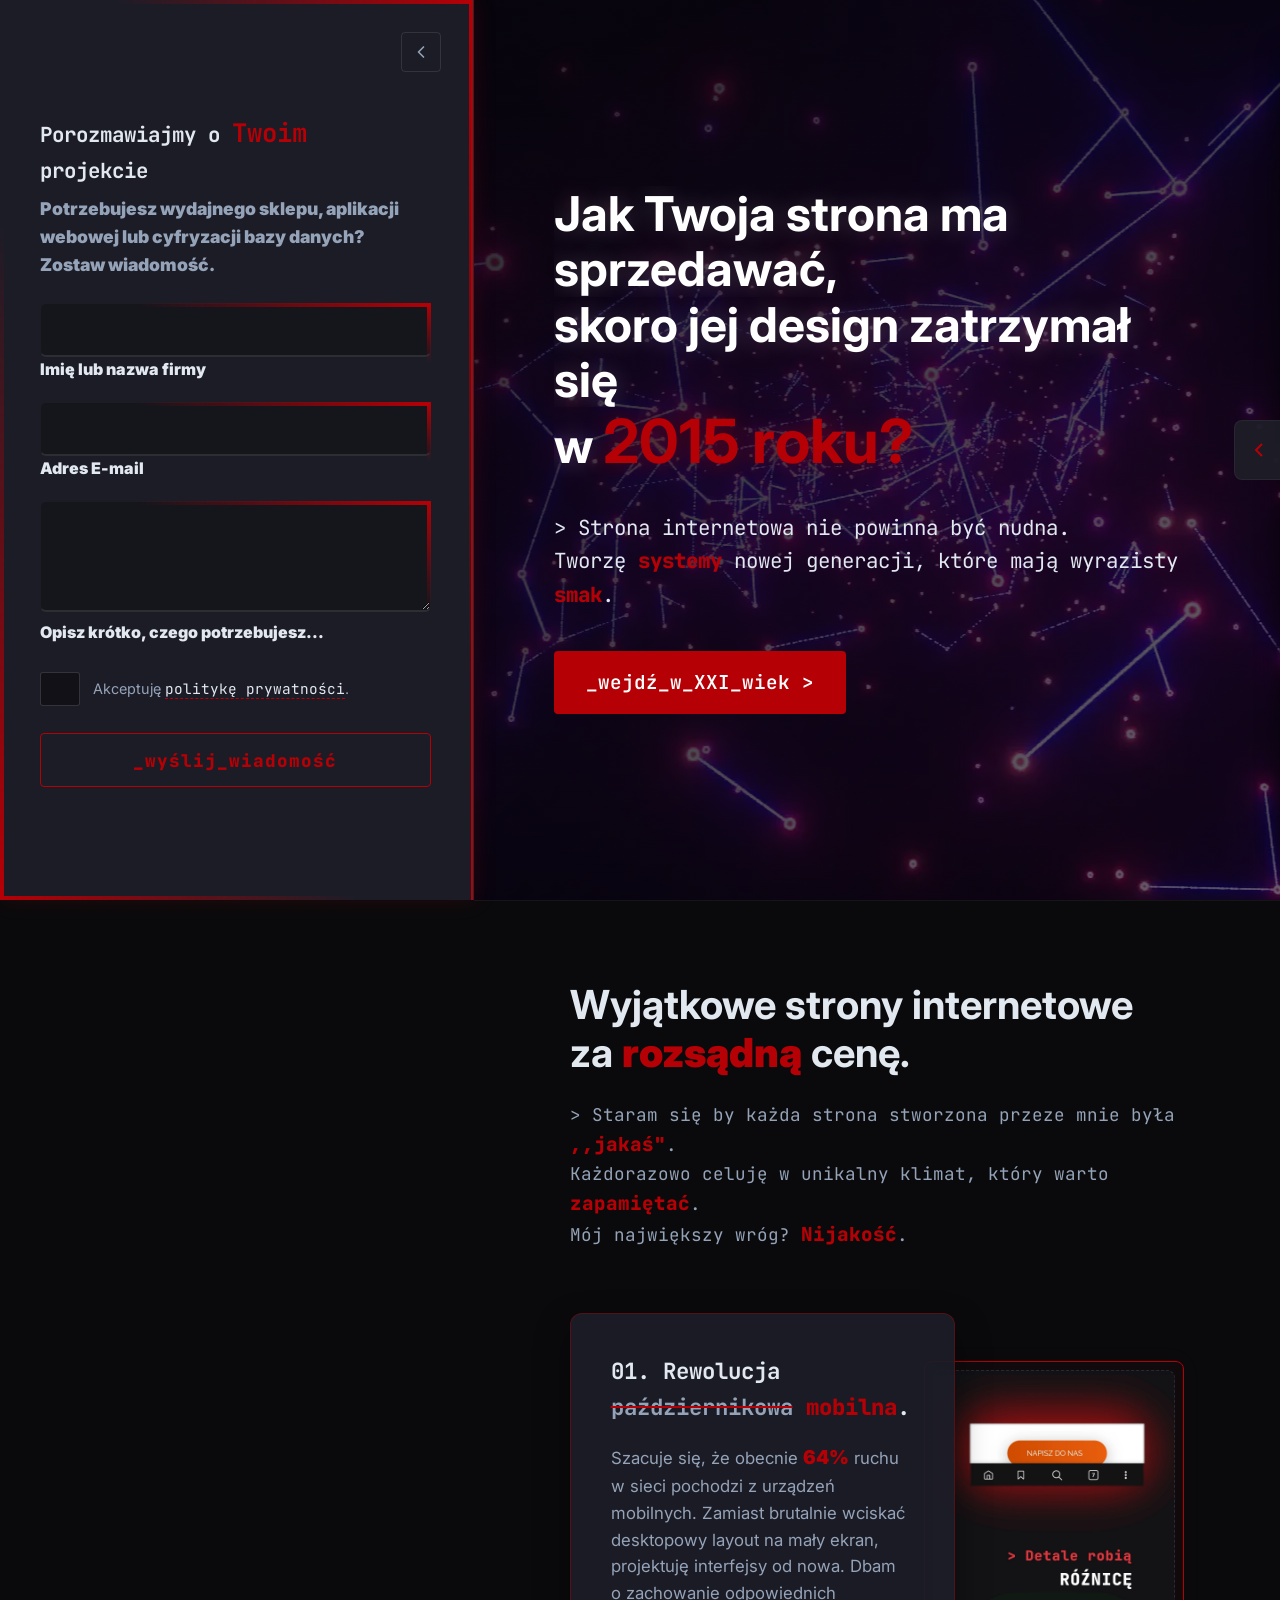
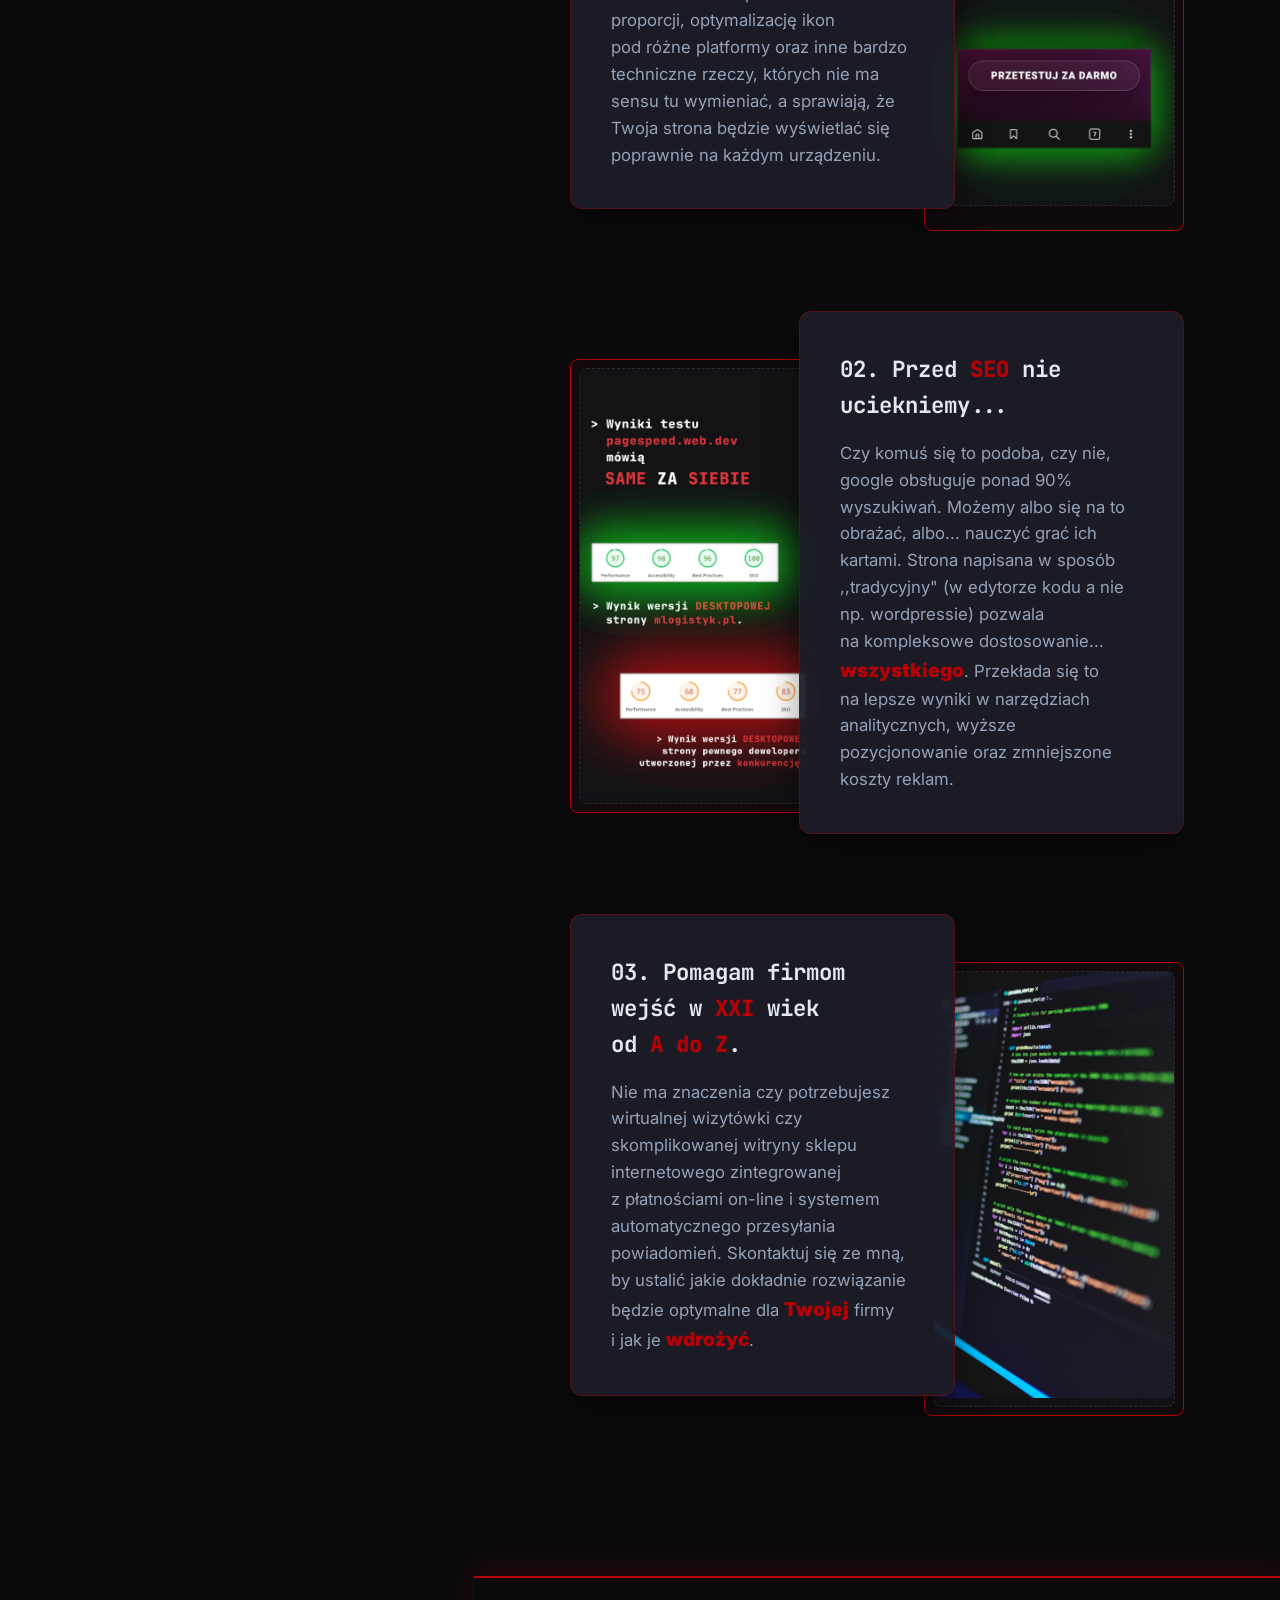
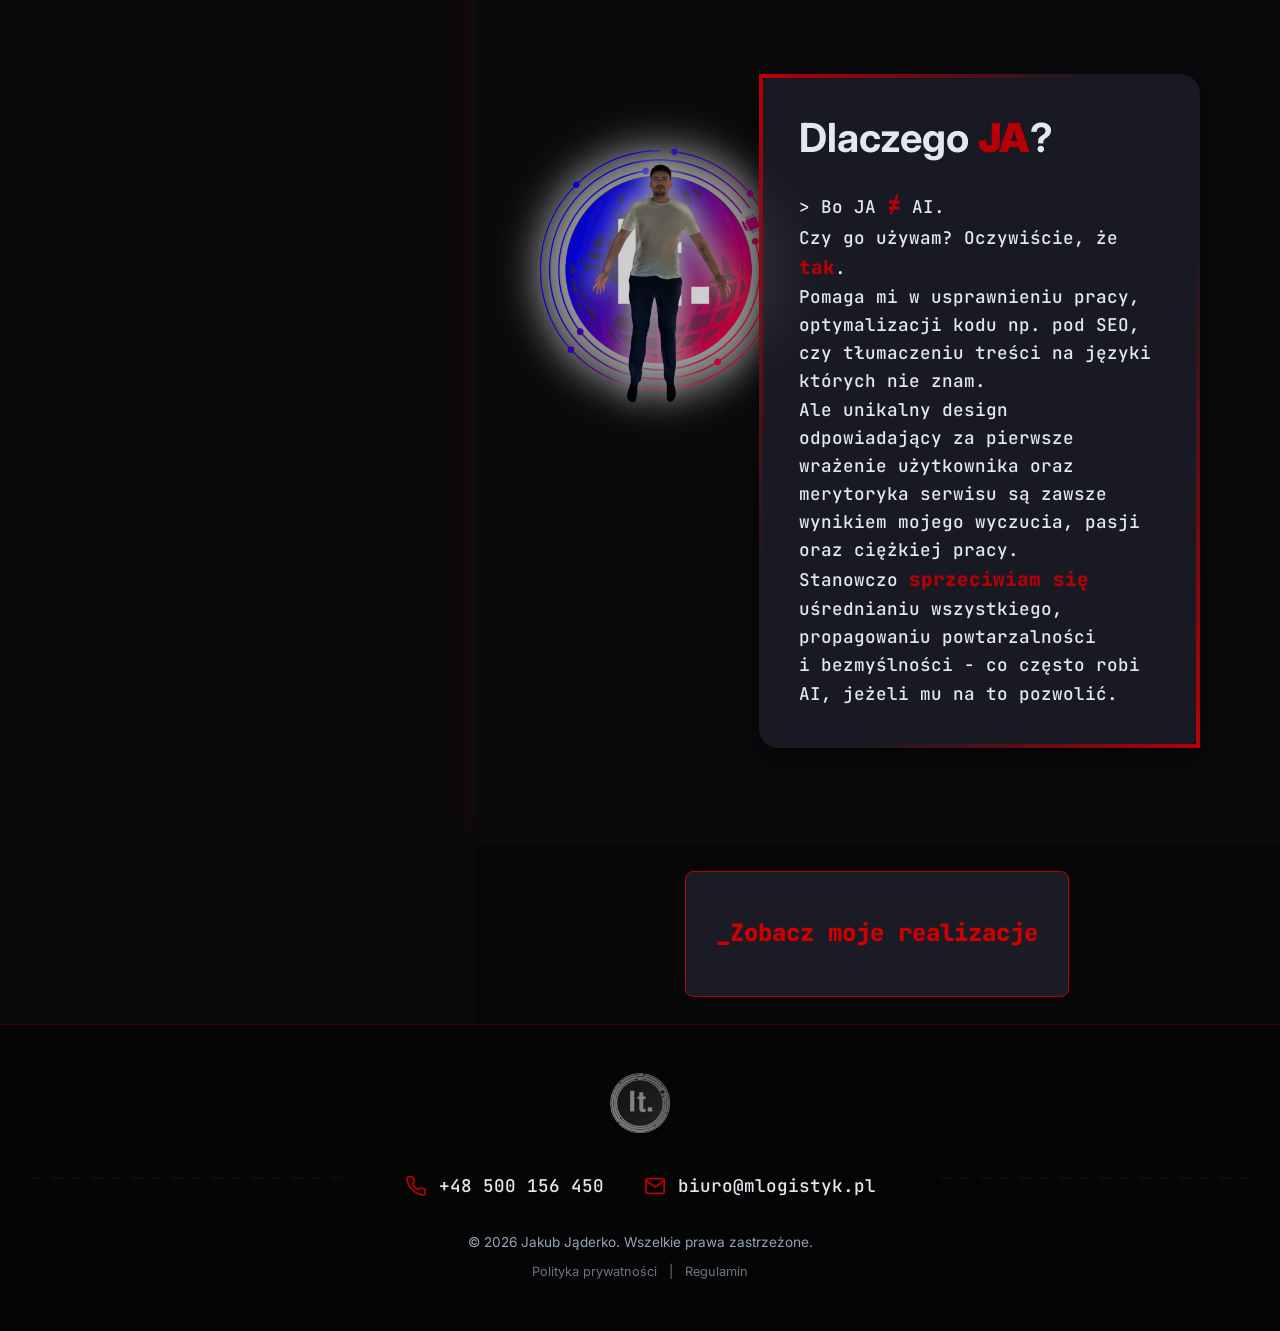
==== commit e7b4c2fe: "wddw" ====
--- a/index.html
+++ b/index.html
@@ -1104,6 +1104,44 @@
             opacity: 0.8;
         }
 
+
+
+.cta-portfolio {
+    position: relative; /* TO JEST KLUCZOWE - pozwala działać z-index */
+    z-index: 10;        /* Wystarczy niższa wartość, aby być nad footerem */
+    width: 100%;
+    height: 20vh;
+    display: flex;      /* Używamy flexa do wyśrodkowania treści */
+    align-items: center;
+    justify-content: center;
+    background-color: rgba(0, 0, 0, 0.275);
+}
+
+.cta-portfolio a {
+    display: flex;      /* Zamienia link w blokowy element */
+    width: 30vw;
+    height: 70%;
+    padding: 2%;
+    align-items: center;
+    justify-content: center;
+    text-decoration: none;
+    color: var(--accent-hover);
+    font-family: 'JetBrains Mono', monospace;
+    font-size: 1.5rem;
+    font-weight: 900;
+    transition: 0.3s;
+    background-color: var(--bg-panel);
+    border-radius: 8px;
+    border: 1px solid var(--accent-bordeaux);
+}
+
+.cta-portfolio a:hover {
+    background-color: var(--accent-hover);
+    color: white;
+}
+
+
+
         /* --- STOPKA --- */
         .site-footer {
             width: 100%;
@@ -1432,6 +1470,24 @@
             }
             .story-header-2 h2 { font-size: 1.8rem; }
             .story-header-2 p { font-size: 1rem; }
+
+            .cta-portfolio a {
+    display: flex;      /* Zamienia link w blokowy element */
+    width: 70vw;
+    height: 70%;
+    padding: 2%;
+    align-items: center;
+    justify-content: center;
+    text-decoration: none;
+    color: var(--accent-hover);
+    font-family: 'JetBrains Mono', monospace;
+    font-size: 1.1rem;
+    font-weight: 900;
+    transition: 0.3s;
+    background-color: var(--bg-panel);
+    border-radius: 8px;
+    border: 1px solid var(--accent-bordeaux);
+}
 
             .site-footer {
                 flex-direction: column;
@@ -1662,6 +1718,11 @@
                 </div>
 
             </section>
+
+            <div class="cta-portfolio">
+                <a href="portfolio.html">_Zobacz moje realizacje</a>
+
+            </div>
 
     </main>
 
